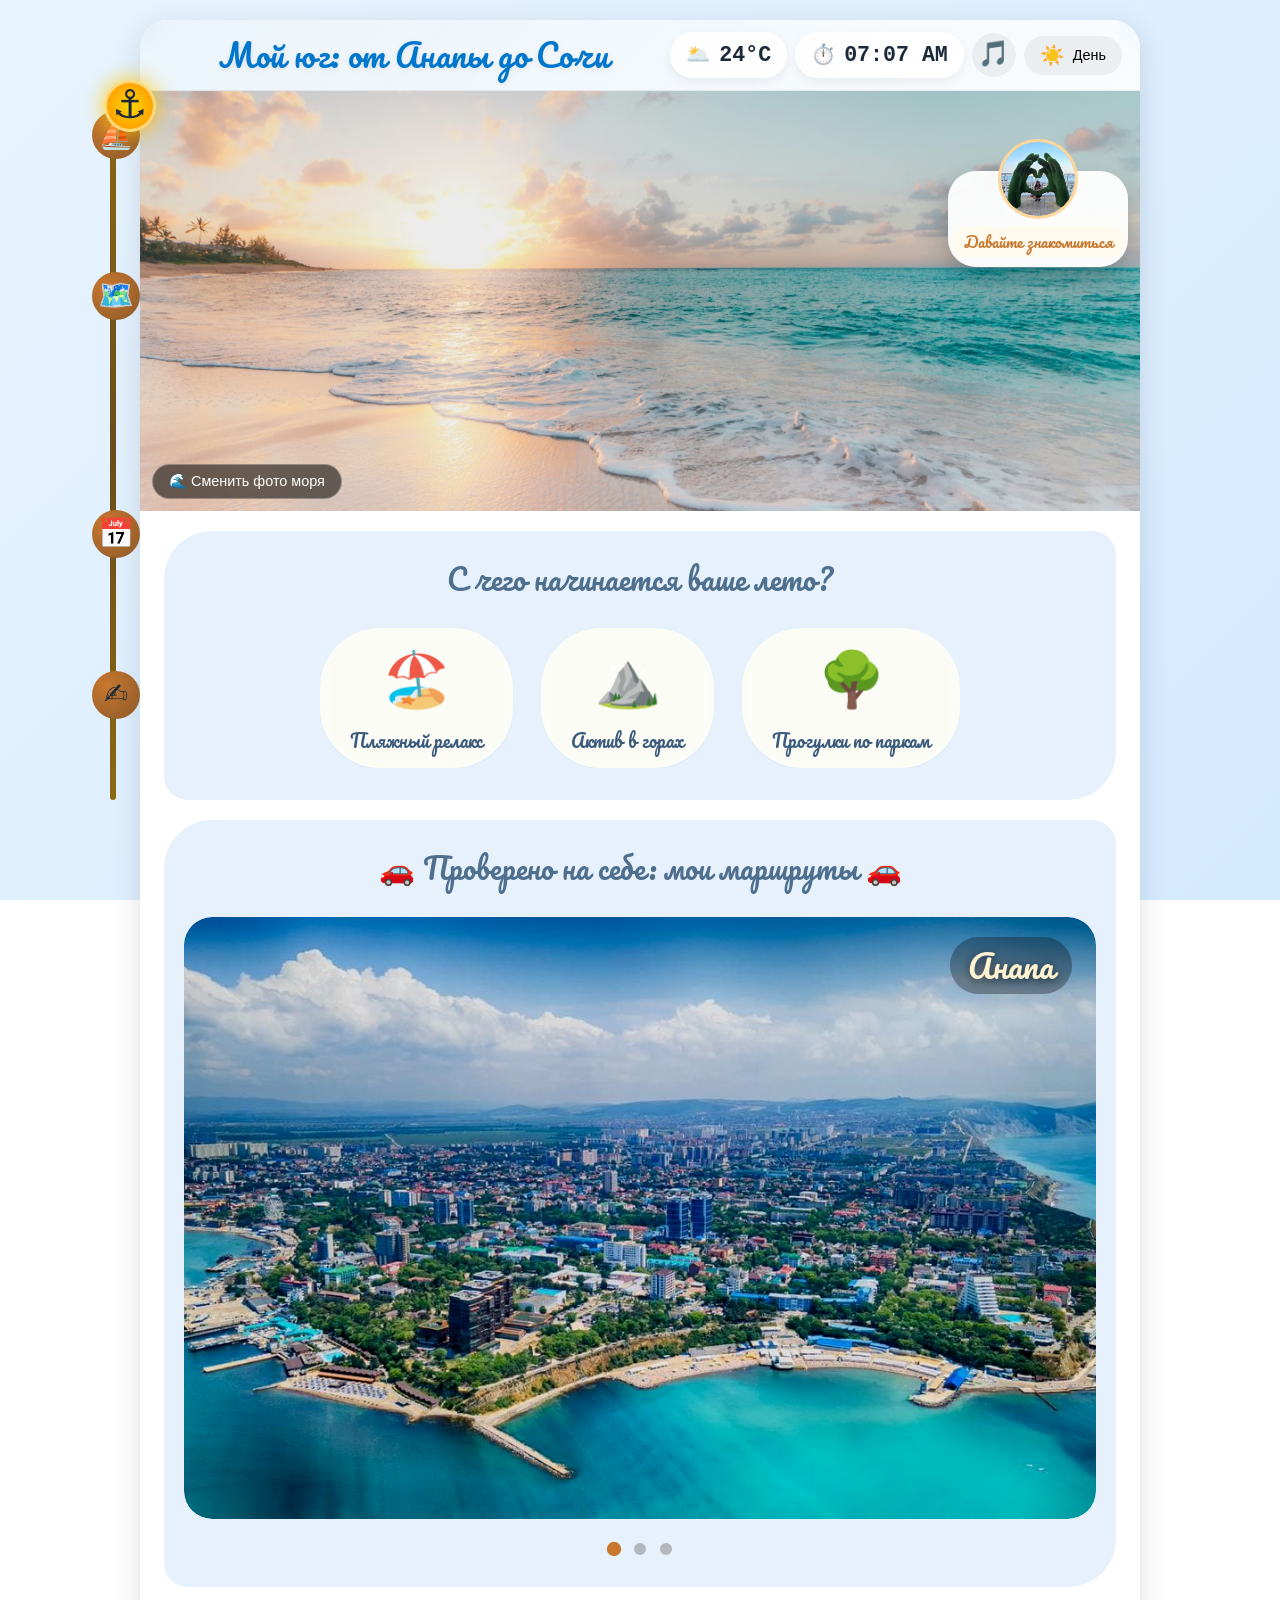
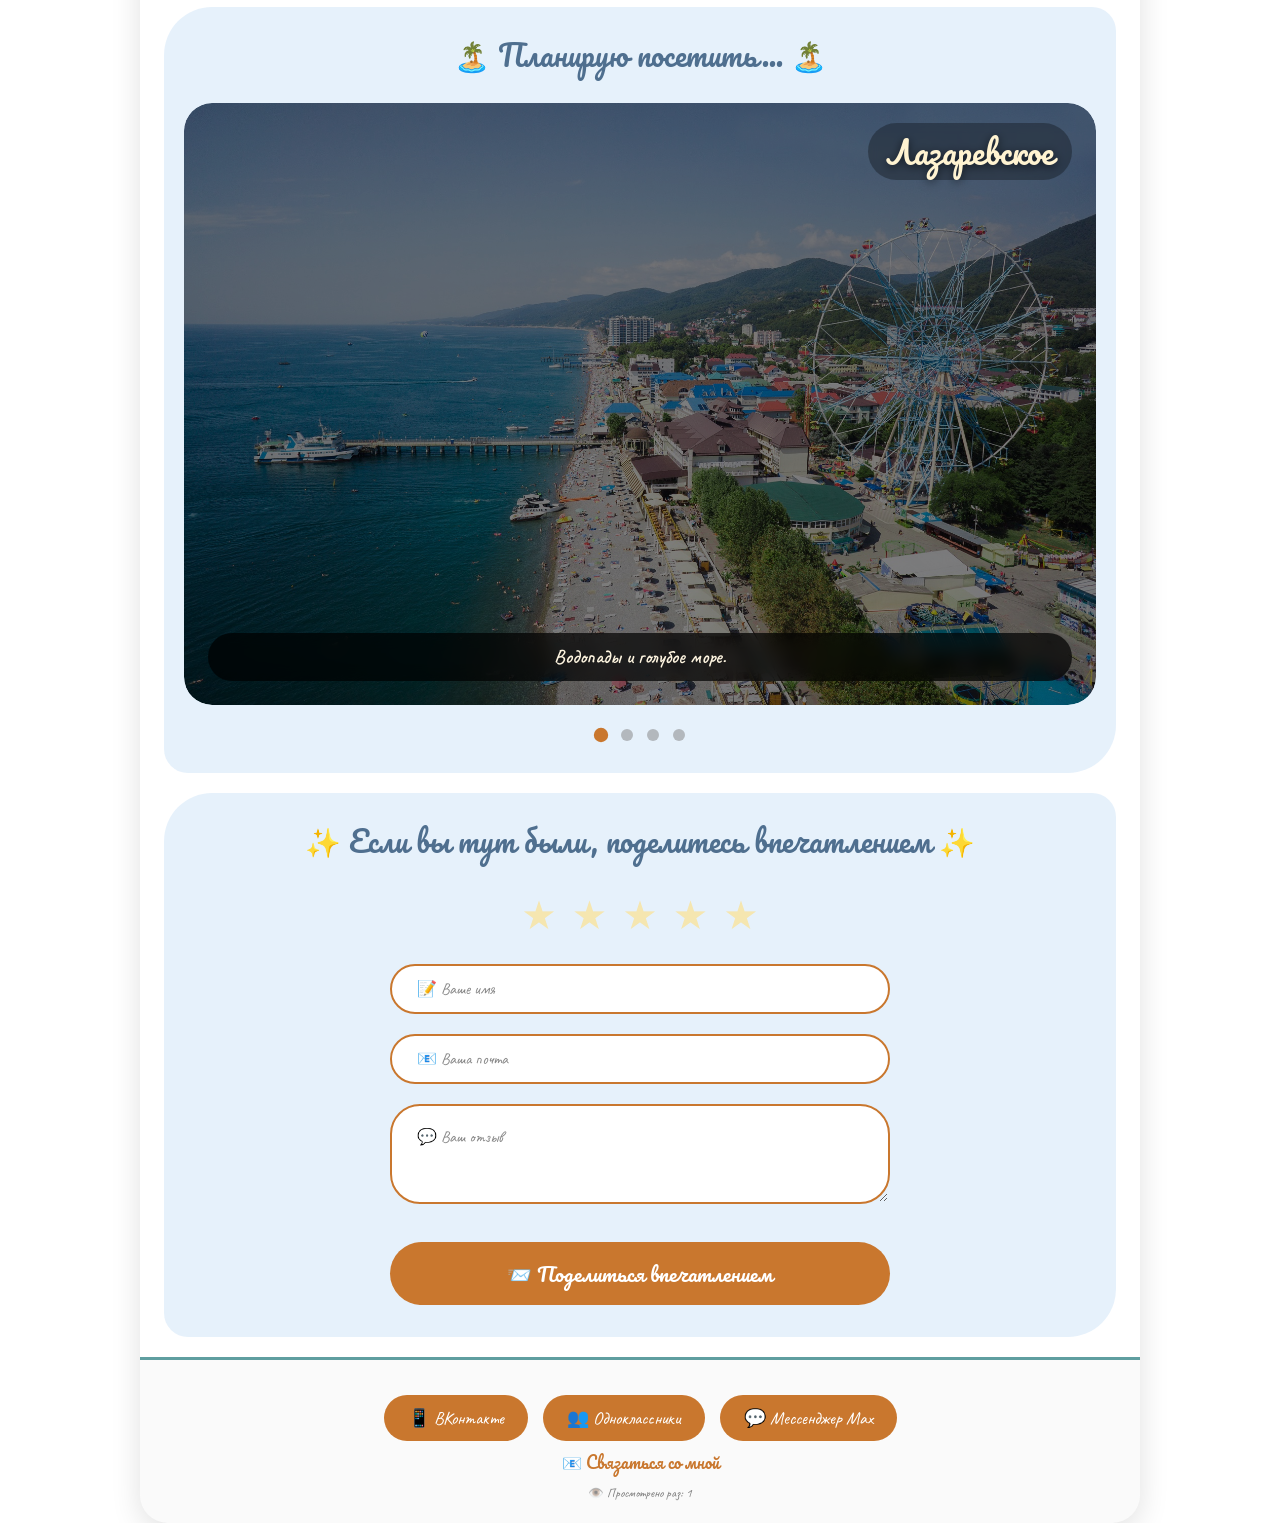
==== index.html @ ef2dfda8 "с" ====
<!DOCTYPE html>
<html lang="ru">
<head>
<meta charset="utf-8" />
<meta name="viewport" content="width=device-width, initial-scale=1.0, user-scalable=yes, viewport-fit=cover" />
<meta name="theme-color" content="#008080">
<title>Мой юг: от Анапы до Сочи</title>

<link rel="icon" href="data:image/svg+xml,<svg xmlns='http://www.w3.org/2000/svg' viewBox='0 0 100 100'><text y='.9em' font-size='90'>☀️</text></svg>">
<link rel="apple-touch-icon" href="data:image/svg+xml,<svg xmlns='http://www.w3.org/2000/svg' viewBox='0 0 100 100'><text y='.9em' font-size='90'>☀️</text></svg>">

<link href="https://fonts.googleapis.com/css2?family=Pacifico&display=swap" rel="stylesheet">
<link href="https://fonts.googleapis.com/css2?family=Caveat:wght@400;500;600;700&display=swap" rel="stylesheet">
<link rel="stylesheet" href="index.css">
</head>
<body>

<div class="container">
  <!-- ШАПКА -->
  <div class="header">
    <div class="header-left">
      <div class="mobile-menu-btn" id="mobileMenuBtn">⛵</div>
    </div>
    <div class="title">Мой юг: от Анапы до Сочи</div>
    <div class="header-right">
      <div class="stickers">
        <div class="sticker">🌥️<span id="st-weather-txt">Загрузка</span></div>
        <div class="sticker">⏱️<span id="st-time-txt">--:--</span></div>
        <div class="music-player" id="musicToggle">
          <span id="musicIcon">🎵</span>
        </div>
        <button id="theme-toggle" class="icon-btn">
          <span id="themeIcon">☀️</span>
          <span class="theme-text" id="themeText">День</span>
        </button>
      </div>
    </div>
  </div>

  <!-- МОБИЛЬНОЕ МЕНЮ -->
  <div class="mobile-menu-overlay" id="mobileMenuOverlay">
    <div class="mobile-menu-container">
      <button class="mobile-menu-close" id="mobileMenuClose">✕</button>
      <div class="mobile-menu-item" data-target="section-main">⛵ Главная</div>
      <div class="mobile-menu-item" id="mobileRoutesBtn">🗺️ Мои маршруты</div>
      <div class="mobile-menu-sub" id="mobileRoutesSub" style="display: none;">
        <a href="Anapa/Anapa.html" class="mobile-sub-link">🏖️ Анапа</a>
        <a href="Gelendzhik/Gelendzhik.html" class="mobile-sub-link">🌴 Геленджик</a>
        <a href="Sochi/Sochi.html" class="mobile-sub-link">☀️ Сочи</a>
        <a href="Sirius/Sirius.html" class="mobile-sub-link">⭐ Сириус</a>
        <a href="Roza/Roza.html" class="mobile-sub-link">⛰️ Роза-Хутор</a>
      </div>
      <div class="mobile-menu-item" data-target="section-places">📅 Планирую посетить</div>
      <div class="mobile-menu-item" data-target="section-review">✍️ Поделиться впечатлением</div>
    </div>
  </div>

  <!-- Кнопка наверх -->
  <button class="scroll-top-btn" id="scrollTopBtn">↑</button>

  <!-- ГЛАВНОЕ ФОТО -->
  <div class="photo-wrap">
    <img src="Img.Index/m.avif" alt="Море и пляж" class="photo" id="seaPhoto">
    <div class="photo-overlay"></div>
    <button class="change-bg-btn" id="changeSeaBtn">🌊 Сменить фото моря</button>
    <div class="about-float" id="about-float">
      <img src="Img.Index/i.jpg" class="about-photo" id="about-photo" alt="avatar">
      <div class="about-desc">Давайте знакомиться</div>
    </div>
  </div>

  <!-- ОПРОС -->
  <div class="survey-section" id="section-main">
    <div class="question-text">С чего начинается ваше лето?</div>
    <div class="options-row">
      <div class="option-card" data-option="пляжный релакс">
        <div class="option-emoji">🏖️</div>
        <div class="option-label">Пляжный релакс</div>
      </div>
      <div class="option-card" data-option="актив в горах">
        <div class="option-emoji">⛰️</div>
        <div class="option-label">Актив в горах</div>
      </div>
      <div class="option-card" data-option="прогулки по паркам">
        <div class="option-emoji">🌳</div>
        <div class="option-label">Прогулки по паркам</div>
      </div>
    </div>
    <div id="answerResult" class="answer-result" style="display: none;"></div>
  </div>

  <!-- КАРУСЕЛЬ МАРШРУТОВ -->
  <div class="routes-section" id="section-routes">
    <div class="routes-title">🚗 Проверено на себе: мои маршруты 🚗</div>
    <div class="carousel-container" id="routesCarousel">
      <div class="carousel-track" id="routesTrack">
        <div class="route-card" data-page="Anapa/Anapa.html">
          <div class="card-inner"><img class="route-img" src="Img.Index/anapa.jpeg" alt="Анапа"><div class="route-title-overlay">Анапа</div><div class="route-desc-overlay">Песчаные пляжи, ласковое море и семейный уют.</div></div>
        </div>
        <div class="route-card" data-page="Gelendzhik/Gelendzhik.html">
          <div class="card-inner"><img class="route-img" src="Img.Index/gelend.jpg" alt="Геленджик"><div class="route-title-overlay">Геленджик</div><div class="route-desc-overlay">Набережная, бухта и живописные горы.</div></div>
        </div>
        <div class="route-card" data-page="Sochi/Sochi.html">
          <div class="card-inner"><img class="route-img" src="Img.Index/sohi.jpg" alt="Сочи"><div class="route-title-overlay">Сочи</div><div class="route-desc-overlay">Субтропики, горы и вечное лето.</div></div>
        </div>
      </div>
    </div>
    <div class="dots" id="routesDots"></div>
  </div>

  <!-- КАРУСЕЛЬ "ПЛАНИРУЮ ПОСЕТИТЬ" -->
  <div class="places-section" id="section-places">
    <div class="places-title">🏝️ Планирую посетить... 🏝️</div>
    <div class="carousel-container" id="placesCarousel">
      <div class="carousel-track" id="placesTrack">
        <div class="place-card" data-place="lazarevskoe">
          <div class="card-inner"><img class="place-img" src="Img.Index/laz.jpg"><div class="place-title-overlay">Лазаревское</div><div class="place-desc-overlay">Водопады и голубое море.</div></div>
        </div>
        <div class="place-card" data-place="dzhugba">
          <div class="card-inner"><img class="place-img" src="Img.Index/dgub.jpg"><div class="place-title-overlay">Джугба</div><div class="place-desc-overlay">Дикие пляжи и реликтовый лес.</div></div>
        </div>
        <div class="place-card" data-place="kabardinka">
          <div class="card-inner"><img class="place-img" src="Img.Index/kabard.jpg"><div class="place-title-overlay">Кабардинка</div><div class="place-desc-overlay">Чистые пляжи, Старый парк у моря.</div></div>
        </div>
        <div class="place-card" data-place="novorossiysk">
          <div class="card-inner"><img class="place-img" src="Img.Index/novoros.jpg"><div class="place-title-overlay">Новороссийск</div><div class="place-desc-overlay">Герой-город, морской порт.</div></div>
        </div>
      </div>
    </div>
    <div class="dots" id="placesDots"></div>
  </div>

  <!-- ФОРМА ОТЗЫВА -->
  <div class="survey-section" id="section-review" style="margin-top:0; overflow:visible;">
    <div class="question-text">✨ Если вы тут были, поделитесь впечатлением ✨</div>
    <div class="star-rating" id="starRating">
      <span class="star" data-value="1">★</span>
      <span class="star" data-value="2">★</span>
      <span class="star" data-value="3">★</span>
      <span class="star" data-value="4">★</span>
      <span class="star" data-value="5">★</span>
    </div>
    <form id="reviewForm" class="review-form">
      <div class="form-field-wrapper" onclick="document.getElementById('reviewerName').focus();">
        <input type="text" id="reviewerName" name="reviewerName" autocomplete="off" placeholder=" ">
        <label>📝 Ваше имя</label>
      </div>
      <div class="form-field-wrapper" onclick="document.getElementById('reviewerEmail').focus();">
        <input type="email" id="reviewerEmail" name="reviewerEmail" autocomplete="off" placeholder=" ">
        <label>📧 Ваша почта</label>
      </div>
      <div class="form-field-wrapper" onclick="document.getElementById('reviewText').focus();">
        <textarea id="reviewText" name="reviewText" placeholder=" "></textarea>
        <label>💬 Ваш отзыв</label>
      </div>
      <button type="submit" class="submit-review-btn">📨 Поделиться впечатлением</button>
    </form>
  </div>

  <!-- ФУТЕР -->
  <div class="footer">
    <div class="share-buttons">
      <button class="share-btn" id="vkShareBtn">📱 ВКонтакте</button>
      <button class="share-btn" id="okShareBtn">👥 Одноклассники</button>
      <button class="share-btn" id="maxShareBtn">💬 Мессенджер Max</button>
    </div>
    <div><a href="javascript:void(0);" id="footerMailLink">📧 Связаться со мной</a></div>
    <div style="margin-top:10px; font-size:0.7rem;">👁️ Просмотрено раз: <span id="siteViewsCounter">0</span></div>
  </div>
</div>

<!-- ПК ЛИАНА -->
<div class="rope-container">
  <div class="rope-line"></div>
  <div class="knot-item" data-target="section-main" style="top: 5%;">⛵<div class="bubble-menu-right">⚓ Главная</div></div>
  <div class="knot-item" data-target="section-routes" style="top: 28%;">🗺️
    <div class="subknots-right">
      <div class="subknot-title">📋 Мои маршруты</div>
      <a href="Anapa/Anapa.html" class="subknot-link">🏖️ Анапа</a>
      <a href="Gelendzhik/Gelendzhik.html" class="subknot-link">🌴 Геленджик</a>
      <a href="Sochi/Sochi.html" class="subknot-link">☀️ Сочи</a>
      <a href="Sirius/Sirius.html" class="subknot-link">⭐ Сириус</a>
      <a href="Roza/Roza.html" class="subknot-link">⛰️ Роза-Хутор</a>
    </div>
  </div>
  <div class="knot-item" data-target="section-places" style="top: 62%;">📅<div class="bubble-menu-right">📅 Планирую посетить</div></div>
  <div class="knot-item" data-target="section-review" style="top: 85%;">✍️<div class="bubble-menu-right">✍️ Поделиться впечатлением</div></div>
</div>
<div class="rope-anchor" id="ropeAnchor">⚓</div>

<!-- ДОПОЛНИТЕЛЬНЫЕ ЭЛЕМЕНТЫ -->
<div class="side-panel" id="panel"><div class="checklist" id="checklist"></div></div>
<div id="toastMsg" class="toast-message"></div>
<div id="introModal" class="modal-overlay"><div class="modal-card"><img src="Img.Index/i.jpg" class="modal-photo" id="modalUserPhoto"><div class="modal-text">Давайте знакомиться!<br><br>Меня зовут Черновалова Ангелина Алексеевна, я студентка ПИ-3,6-2024-2УД. Я объединила знания интернет-технологий и свою страсть к путешествиям, чтобы создать удобный интерфейс для планирования отдыха.</div><button class="modal-close" id="closeModalBtn">Закрыть</button></div></div>

<audio id="bgMusic" src="Audio.Index/chai.mp3" loop></audio>

<script src="menu.js"></script>
<script src="index.js"></script>
</body>
</html>
---- index.css ----
/* ========== ОБНУЛЕНИЕ И БАЗОВЫЕ СТИЛИ ========== */
* {
  margin: 0;
  padding: 0;
  box-sizing: border-box;
}

.clickable, .option-card, .route-card, .about-float, .icon-btn, .change-bg-btn, .modal-close, .star, .share-btn, .knot-item, .subknot-link, button, a, .dot, .modal-card, .music-player, .mobile-menu-btn, .scroll-top-btn, .place-card {
  cursor: pointer;
  -webkit-tap-highlight-color: transparent;
  touch-action: manipulation;
}

/* ========== ПЕРЕМЕННЫЕ ========== */
:root {
  --site-width: 1000px;
  --accent: #0077cc;
  --bg-page: linear-gradient(135deg, #e8f4ff 0%, #d4eaff 100%);
  --card-bg: #ffffff;
  --text: #1a2a3a;
  --muted: rgba(0,0,0,.5);
  --rope-color: #8B6914;
  --knot-color: #c9772e;
  --bubble-bg: rgba(0,0,0,0.75);
  --header-grad-start: rgba(0,119,204,0.08);
  --header-grad-end: rgba(0,119,204,0.02);
  --modal-bg: #fffef7;
  --modal-text: #c9772e;
  --mobile-menu-bg: #0a2463;
  --mobile-menu-text: #ffffff;
}

[data-theme="dark"] {
  --accent: #7ab8e8;
  --bg-page: linear-gradient(135deg, #0a1628 0%, #0d1f3a 50%, #0b2a4a 100%);
  --card-bg: #0c1a2ecc;
  --text: #e6f0ff;
  --muted: rgba(255,255,255,.65);
  --rope-color: #c9a03d;
  --knot-color: #e8a94e;
  --bubble-bg: rgba(0,0,0,0.85);
  --header-grad-start: rgba(100,150,220,0.2);
  --header-grad-end: rgba(100,150,220,0.05);
  --modal-bg: #f5e6c8;
  --modal-text: #8B5A2B;
  --mobile-menu-bg: #0a1a3a;
  --mobile-menu-text: #cce4ff;
}

/* ========== ОСНОВНЫЕ СТИЛИ ========== */
html, body {
  height: 100%;
  margin: 0;
  background: var(--bg-page);
  font-family: 'Caveat', system-ui, Segoe UI, Roboto, Arial;
  color: var(--text);
  font-size: 18px;
  line-height: 1.4;
  background-attachment: fixed;
  scroll-behavior: smooth;
}

.container {
  max-width: var(--site-width);
  margin: 20px auto;
  background: var(--card-bg);
  border-radius: 28px;
  overflow: hidden;
  position: relative;
  box-shadow: 0 8px 30px rgba(0,0,0,.12);
}

/* ========== ШАПКА ========== */
.header {
  background: linear-gradient(135deg, var(--header-grad-start), var(--header-grad-end));
  backdrop-filter: blur(12px);
  display: flex;
  align-items: center;
  justify-content: space-between;
  padding: 12px 18px;
  z-index: 100;
  border-bottom: 1px solid rgba(0,0,0,.06);
  flex-wrap: wrap;
  gap: 10px;
}

[data-theme="dark"] .header {
  background: linear-gradient(135deg, rgba(0,20,50,0.7), rgba(0,30,60,0.5));
  border-bottom: 1px solid rgba(100,150,220,0.2);
}

.title {
  font-family: 'Pacifico', cursive;
  font-size: 1.8rem;
  font-weight: 400;
  text-align: center;
  flex: 1;
  color: var(--accent);
  letter-spacing: 0.4px;
  text-shadow: 0 2px 6px rgba(0,0,0,.08);
}

.header-left { display: flex; align-items: center; gap: 12px; }
.header-right { display: flex; gap: 12px; align-items: center; flex-wrap: wrap; }
.stickers { display: flex; gap: 8px; align-items: center; flex-wrap: wrap; }

.sticker {
  display: inline-flex;
  align-items: center;
  gap: 8px;
  padding: 8px 16px;
  border-radius: 40px;
  background: rgba(255,255,255,0.95);
  box-shadow: 0 4px 12px rgba(0,0,0,.06);
  font-size: 1.1rem;
  font-weight: bold;
  color: var(--text);
}

[data-theme="dark"] .sticker {
  background: rgba(0,20,40,0.7);
  border: 1px solid rgba(100,150,220,0.3);
  color: #eef4ff;
}

#st-time-txt, #st-weather-txt {
  font-weight: 800;
  font-size: 1.2rem;
  font-family: monospace;
}

.icon-btn {
  background: rgba(0,0,0,0.05);
  border: none;
  border-radius: 40px;
  padding: 8px 16px;
  font-size: 1.1rem;
  transition: 0.2s;
  display: flex;
  align-items: center;
  gap: 8px;
  font-weight: 500;
  min-width: 70px;
  justify-content: center;
}

.icon-btn:active { transform: scale(0.95); }

.music-player {
  display: inline-flex;
  align-items: center;
  justify-content: center;
  background: rgba(0,0,0,0.05);
  border-radius: 40px;
  width: 44px;
  height: 44px;
  font-size: 1.4rem;
  transition: 0.2s;
}

.music-player:active { transform: scale(0.95); }

.theme-text { font-size: 0.8rem; font-weight: normal; color: inherit; }

/* ========== МОБИЛЬНОЕ МЕНЮ ========== */
.mobile-menu-btn {
  display: none;
  background: rgba(0,0,0,0.4);
  backdrop-filter: blur(8px);
  border: 1px solid rgba(255,255,255,0.25);
  border-radius: 60px;
  padding: 8px 14px;
  font-size: 1.4rem;
  color: white;
  animation: menuPulse 1.5s ease-in-out infinite;
}

@keyframes menuPulse {
  0%, 100% { transform: scale(1); box-shadow: 0 0 0 0 rgba(255,255,255,0.4); }
  50% { transform: scale(1.05); box-shadow: 0 0 0 6px rgba(255,255,255,0.2); }
}

.mobile-menu-btn:active { transform: scale(0.95); animation: none; }

.mobile-menu-overlay {
  position: fixed;
  top: 0;
  left: 0;
  width: 100%;
  height: 100%;
  background: rgba(0,0,0,0.92);
  backdrop-filter: blur(12px);
  z-index: 20000;
  visibility: hidden;
  opacity: 0;
  transition: 0.25s ease;
}

.mobile-menu-overlay.active { visibility: visible; opacity: 1; }

.mobile-menu-container {
  position: absolute;
  top: 0;
  left: 0;
  width: 75%;
  max-width: 300px;
  height: 100%;
  background: var(--mobile-menu-bg);
  padding: 80px 20px 30px;
  display: flex;
  flex-direction: column;
  gap: 5px;
  transform: translateX(-100%);
  transition: transform 0.25s ease-out;
  overflow-y: auto;
}

.mobile-menu-overlay.active .mobile-menu-container { transform: translateX(0); }

.mobile-menu-close {
  position: absolute;
  top: 15px;
  right: 15px;
  background: rgba(255,255,255,0.15);
  border: none;
  border-radius: 50%;
  width: 40px;
  height: 40px;
  font-size: 1.6rem;
  color: white;
  cursor: pointer;
}

.mobile-menu-item {
  display: flex;
  align-items: center;
  gap: 15px;
  padding: 14px 16px;
  border-radius: 28px;
  color: var(--mobile-menu-text);
  font-family: 'Caveat', cursive;
  font-size: 1.3rem;
  font-weight: 600;
  background: rgba(255,255,255,0.05);
  margin-bottom: 8px;
}

.mobile-menu-sub {
  padding-left: 45px;
  display: flex;
  flex-direction: column;
  gap: 5px;
  margin-bottom: 12px;
}

.mobile-sub-link {
  display: flex;
  align-items: center;
  gap: 12px;
  padding: 10px 16px;
  border-radius: 24px;
  color: var(--mobile-menu-text);
  font-family: 'Caveat', cursive;
  font-size: 1.1rem;
  text-decoration: none;
  background: rgba(0,0,0,0.4);
}

@media (min-width: 769px) {
  .rope-container { display: block; }
  .rope-anchor { display: flex; }
  .mobile-menu-btn { display: none; }
  .mobile-menu-overlay { display: none; }
}

@media (max-width: 768px) {
  .rope-container { display: none !important; }
  .rope-anchor { display: none !important; }
  .mobile-menu-btn { display: flex; }
}

/* ========== КНОПКА НАВЕРХ ========== */
.scroll-top-btn {
  position: fixed;
  bottom: 20px;
  right: 20px;
  width: 50px;
  height: 50px;
  background: var(--accent);
  border-radius: 50%;
  display: none;
  align-items: center;
  justify-content: center;
  font-size: 1.8rem;
  color: white;
  box-shadow: 0 4px 15px rgba(0,0,0,0.3);
  z-index: 9999;
  border: none;
  opacity: 0;
  transform: scale(0.8);
}

.scroll-top-btn.show { display: flex; opacity: 1; transform: scale(1); }
.scroll-top-btn:active { transform: scale(0.9); }

/* ========== ЯКОРЬ ========== */
.rope-anchor {
  position: fixed;
  left: calc(50% - var(--site-width)/2 - 36px);
  width: 52px;
  height: 52px;
  background: radial-gradient(circle, #ffd700, #ff8c00);
  border-radius: 50%;
  display: flex;
  align-items: center;
  justify-content: center;
  font-size: 2.2rem;
  z-index: 1005;
  pointer-events: none;
  box-shadow: 0 0 22px rgba(255,200,0,0.9);
  border: 3px solid rgba(255,255,200,0.6);
  transition: top 0.55s cubic-bezier(0.2, 0.9, 0.4, 1.2);
}

@media (max-width: 1060px) {
  .rope-anchor { left: 2px; width: 44px; height: 44px; font-size: 1.8rem; }
}

/* ========== ГЛАВНОЕ ФОТО ========== */
.photo { width: 100%; height: 420px; object-fit: cover; display: block; position: relative; }
.photo-wrap { position: relative; }

.photo-overlay {
  position: absolute;
  left: 0;
  top: 0;
  width: 100%;
  height: 100%;
  display: flex;
  align-items: flex-start;
  justify-content: flex-end;
  padding: 18px;
  pointer-events: none;
}

.change-bg-btn {
  position: absolute;
  bottom: 12px;
  left: 12px;
  background: rgba(0,0,0,0.55);
  backdrop-filter: blur(12px);
  color: white;
  border: 1px solid rgba(255,255,255,0.3);
  border-radius: 40px;
  padding: 8px 16px;
  font-size: 0.8rem;
  z-index: 20;
}

.about-float {
  position: absolute;
  right: 12px;
  top: 80px;
  width: 180px;
  background: rgba(255,255,255,0.94);
  border-radius: 28px;
  padding: 12px 10px 10px;
  box-shadow: 0 12px 24px rgba(0,0,0,.2);
  display: flex;
  flex-direction: column;
  align-items: center;
  z-index: 15;
  backdrop-filter: blur(4px);
}

.about-photo {
  width: 80px;
  height: 80px;
  border-radius: 50%;
  object-fit: cover;
  border: 3px solid rgba(255,215,150,0.98);
  margin-top: -44px;
  margin-bottom: 8px;
}

.about-desc {
  font-family: 'Pacifico', cursive;
  font-size: 0.85rem;
  color: #c9772e;
  background: rgba(255,250,235,0.8);
  padding: 4px 12px;
  border-radius: 40px;
  white-space: nowrap;
}

/* ========== ЛИАНА ========== */
.rope-container {
  position: fixed;
  left: calc(50% - var(--site-width)/2 - 30px);
  top: 100px;
  bottom: 100px;
  width: 6px;
  z-index: 1000;
  pointer-events: none;
}

@media (max-width: 1060px) { .rope-container { left: 8px; } }

.rope-line {
  position: absolute;
  left: 0;
  top: 0;
  width: 100%;
  height: 100%;
  background: linear-gradient(180deg, var(--rope-color) 0%, #6b4c1a 50%, var(--rope-color) 100%);
  border-radius: 4px;
}

.knot-item {
  position: absolute;
  left: -18px;
  width: 48px;
  height: 48px;
  background: radial-gradient(circle at 30% 30%, var(--knot-color), #8B5A2B);
  border-radius: 50%;
  transform: translateY(-50%);
  pointer-events: auto;
  display: flex;
  align-items: center;
  justify-content: center;
  font-size: 1.6rem;
}

.bubble-menu-right {
  position: absolute;
  left: 54px;
  top: 50%;
  transform: translateY(-50%);
  background: var(--bubble-bg);
  backdrop-filter: blur(12px);
  border-radius: 30px;
  padding: 6px 20px;
  white-space: nowrap;
  font-family: 'Caveat', cursive;
  color: #ffefcf;
  pointer-events: none;
  opacity: 0;
  transition: 0.2s;
}

.knot-item:hover .bubble-menu-right { opacity: 1; }

.subknots-right {
  position: absolute;
  left: 54px;
  top: 50%;
  transform: translateY(-50%);
  display: flex;
  flex-direction: column;
  gap: 6px;
  opacity: 0;
  visibility: hidden;
  transition: opacity 0.2s, visibility 0.2s;
}

.knot-item:hover .subknots-right { opacity: 1; visibility: visible; }

.subknots-right .subknot-title {
  display: flex;
  align-items: center;
  gap: 10px;
  font-family: 'Caveat', cursive;
  font-size: 1rem;
  font-weight: 600;
  color: #ffefcf;
  padding: 8px 18px;
  margin-bottom: 8px;
  background: rgba(0,0,0,0.6);
  backdrop-filter: blur(10px);
  border-radius: 40px;
  pointer-events: none;
}

.subknot-link {
  display: flex;
  align-items: center;
  gap: 8px;
  font-family: 'Caveat', cursive;
  font-size: 1rem;
  color: #ffefcf;
  text-decoration: none;
  padding: 6px 14px;
  border-radius: 20px;
  background: rgba(0,0,0,0.4);
}

/* ========== СЕКЦИИ ========== */
.survey-section, .routes-section, .places-section {
  margin: 20px 24px;
  padding: 28px 20px 32px 20px;
  background: rgba(200,225,245,0.45);
  backdrop-filter: blur(2px);
  border-radius: 48px 24px 48px 24px;
  text-align: center;
}

[data-theme="dark"] .survey-section,
[data-theme="dark"] .routes-section,
[data-theme="dark"] .places-section {
  background: rgba(20,35,55,0.6);
}

.question-text, .routes-title, .places-title {
  font-family: 'Pacifico', cursive;
  font-size: 1.6rem;
  color: #4f6f8f;
  margin-bottom: 28px;
  text-align: center;
}

/* ========== ОПЦИИ ОПРОСА ========== */
.options-row { display: flex; flex-wrap: wrap; justify-content: center; gap: 28px; }

.option-card {
  background: rgba(255,255,245,0.9);
  backdrop-filter: blur(4px);
  border-radius: 60px;
  padding: 15px 30px;
  display: flex;
  flex-direction: column;
  align-items: center;
  gap: 10px;
  min-width: 140px;
  transition: all 0.2s;
  cursor: pointer;
}

.option-card:active {
  transform: scale(0.95);
  background: #d4a373;
}

.option-emoji { font-size: 3rem; }
.option-label { font-family: 'Pacifico', cursive; font-size: 1rem; color: #3c5a7d; }

.answer-result {
  margin-top: 20px;
  padding: 15px 20px;
  background: rgba(0,119,204,0.1);
  border-radius: 60px;
  font-family: 'Caveat', cursive;
  font-size: 1.2rem;
  font-weight: 600;
  color: var(--accent);
  text-align: center;
}

/* ========== КАРУСЕЛИ ========== */
.carousel-container { overflow: hidden; border-radius: 28px; touch-action: pan-y pinch-zoom; }
.carousel-track { display: flex; transition: transform 0.5s ease-in-out; }

.route-card, .place-card {
  flex: 0 0 100%;
  position: relative;
  border-radius: 28px;
  overflow: hidden;
  cursor: pointer;
  min-height: 200px;
}

.route-card .card-inner, .place-card .card-inner {
  position: relative;
  width: 100%;
  padding-bottom: 66%;
  overflow: hidden;
  min-height: 200px;
}

.route-img, .place-img {
  position: absolute;
  top: 0;
  left: 0;
  width: 100%;
  height: 100%;
  object-fit: cover;
}

.route-img {
  filter: brightness(0.9) contrast(1.05);
}

.place-img {
  filter: brightness(0.5) !important;
  transition: filter 0.3s;
}

.place-card:active .place-img {
  filter: brightness(0.65) !important;
}

.route-title-overlay, .place-title-overlay {
  position: absolute;
  top: 20px;
  right: 24px;
  font-family: 'Pacifico', cursive;
  font-size: 1.8rem;
  color: #fff3d1;
  text-shadow: 0 2px 10px rgba(0,0,0,0.6);
  z-index: 5;
  background: rgba(0,0,0,0.3);
  padding: 6px 18px;
  border-radius: 60px;
  backdrop-filter: blur(4px);
}

.route-desc-overlay, .place-desc-overlay {
  position: absolute;
  bottom: 24px;
  left: 24px;
  right: 24px;
  font-family: 'Caveat', cursive;
  font-size: 1.1rem;
  font-weight: 600;
  color: #fef5e0;
  background: rgba(0,0,0,0.7);
  padding: 10px 16px;
  border-radius: 28px;
  backdrop-filter: blur(8px);
  text-align: center;
}

.route-desc-overlay { opacity: 0; transform: translateY(20px); transition: opacity 0.3s, transform 0.3s; }
.route-card:hover .route-desc-overlay { opacity: 1; transform: translateY(0); }
.place-desc-overlay { opacity: 1; }

.dots { display: flex; justify-content: center; gap: 14px; margin-top: 24px; }
.dot {
  width: 12px;
  height: 12px;
  background: rgba(128,128,128,0.5);
  border-radius: 50%;
  transition: 0.2s;
}
.dot.active { background: #c9772e; transform: scale(1.2); }

/* ========== ФОРМА ОТЗЫВА ========== */
.review-form { max-width: 500px; margin: 20px auto 0; display: flex; flex-direction: column; gap: 20px; }

.form-field-wrapper {
  position: relative;
  width: 100%;
  cursor: pointer;
  touch-action: manipulation;
}

.form-field-wrapper input,
.form-field-wrapper textarea {
  width: 100%;
  padding: 18px 20px 8px 20px;
  font-size: 16px;
  border-radius: 60px !important;
  border: 2px solid #c9772e;
  background: white;
  color: #1a2a3a;
  font-family: 'Caveat', cursive;
  outline: none;
  transition: all 0.2s ease;
  box-sizing: border-box;
}

.form-field-wrapper textarea {
  border-radius: 30px !important;
  resize: vertical;
  min-height: 100px;
  padding-top: 22px;
}

.form-field-wrapper label {
  position: absolute;
  left: 22px;
  top: 50%;
  transform: translateY(-50%);
  font-family: 'Caveat', cursive;
  font-size: 16px;
  color: #888;
  pointer-events: none;
  transition: 0.2s ease all;
  background: transparent;
  padding: 0 5px;
}

.form-field-wrapper textarea ~ label {
  top: 22px;
  transform: none;
}

.form-field-wrapper input:focus ~ label,
.form-field-wrapper input:not(:placeholder-shown) ~ label,
.form-field-wrapper textarea:focus ~ label,
.form-field-wrapper textarea:not(:placeholder-shown) ~ label {
  top: 5px;
  transform: translateY(0);
  font-size: 11px;
  color: #c9772e;
  background: white;
  padding: 0 5px;
  border-radius: 20px;
}

.submit-review-btn {
  background: #c9772e;
  border: none;
  border-radius: 60px;
  padding: 14px 28px;
  font-family: 'Pacifico', cursive;
  font-size: 1.1rem;
  color: white;
  cursor: pointer;
  transition: 0.2s;
  margin-top: 10px;
}
.submit-review-btn:active { transform: scale(0.97); }

/* ========== ЗВЁЗДЫ ========== */
.star-rating { display: flex; justify-content: center; gap: 15px; margin: 20px 0; }
.star {
  font-size: 2.2rem;
  color: #f5e6b0;
  transition: color 0.2s;
  cursor: pointer;
}
.star.active, .star:hover { color: #ffc107; }

/* ========== ФУТЕР ========== */
.footer {
  text-align: center;
  padding: 20px;
  font-size: 0.9rem;
  border-top: 3px solid #5f9ea0;
  color: var(--muted);
  background: rgba(0,0,0,0.02);
}

.share-buttons {
  display: flex;
  justify-content: center;
  gap: 15px;
  margin: 15px 0 10px;
  flex-wrap: wrap;
}

.share-btn {
  background: #c9772e;
  color: white;
  border: none;
  border-radius: 40px;
  padding: 12px 24px;
  font-family: 'Caveat', cursive;
  font-size: 1rem;
  cursor: pointer;
  transition: 0.2s;
  min-width: 110px;
}
.share-btn:active { transform: scale(0.96); background: #b86520; }

.footer a { color: #c9772e; text-decoration: none; font-family: 'Pacifico', cursive; cursor: pointer; }

/* ========== МОДАЛЬНОЕ ОКНО ========== */
.modal-overlay {
  position: fixed;
  top: 0;
  left: 0;
  width: 100%;
  height: 100%;
  background: rgba(0,0,0,0.65);
  backdrop-filter: blur(8px);
  display: flex;
  align-items: center;
  justify-content: center;
  z-index: 10000;
  visibility: hidden;
  opacity: 0;
  transition: 0.2s;
}
.modal-overlay.active { visibility: visible; opacity: 1; }
.modal-card {
  max-width: 500px;
  width: 88%;
  background: var(--modal-bg);
  border-radius: 56px 32px 56px 32px;
  padding: 36px 28px;
  text-align: center;
  box-shadow: 0 25px 50px rgba(0,0,0,0.3);
  border: 2px solid #ffd796;
}
.modal-photo {
  width: 120px;
  height: 120px;
  border-radius: 50%;
  object-fit: cover;
  border: 4px solid #ffd796;
  margin-bottom: 20px;
}
.modal-text {
  font-family: 'Caveat', cursive;
  font-size: 1.2rem;
  line-height: 1.5;
  color: var(--modal-text);
  margin-bottom: 28px;
  background: rgba(255,250,235,0.5);
  padding: 16px;
  border-radius: 32px;
}
.modal-close {
  background: #c9772e;
  border: none;
  border-radius: 40px;
  padding: 10px 28px;
  font-family: 'Pacifico', cursive;
  font-size: 1rem;
  color: white;
  cursor: pointer;
}

/* ========== TOAST ========== */
.toast-message {
  position: fixed;
  bottom: 30px;
  left: 50%;
  transform: translateX(-50%) scale(0.9);
  background: rgba(0,0,0,0.8);
  backdrop-filter: blur(20px);
  color: #ffefcf;
  font-family: 'Pacifico', cursive;
  padding: 12px 28px;
  border-radius: 60px;
  z-index: 20000;
  opacity: 0;
  transition: 0.2s;
  white-space: nowrap;
}
.toast-message.show { opacity: 1; transform: translateX(-50%) scale(1); }

/* ========== АДАПТАЦИЯ ========== */
@media (max-width: 700px) {
  .container { margin: 10px; border-radius: 20px; width: auto; }
  .title { font-size: 1.2rem; }
  .header { padding: 8px 12px; }
  .sticker { padding: 5px 10px; font-size: 0.8rem; }
  .icon-btn { min-width: 65px; padding: 5px 10px; font-size: 0.9rem; }
  .question-text, .routes-title, .places-title { font-size: 1.2rem; }
  .option-card { min-width: 110px; padding: 10px 16px; }
  .survey-section, .routes-section, .places-section { margin: 12px 16px; padding: 20px 16px; }
  
  .form-field-wrapper input,
  .form-field-wrapper textarea {
    font-size: 18px !important;
    padding: 20px 20px 10px 20px !important;
    min-height: 55px !important;
  }
  .form-field-wrapper textarea { min-height: 120px !important; }
  .form-field-wrapper label { font-size: 18px; left: 25px; }
  .submit-review-btn { padding: 14px 24px; font-size: 1rem; }
  .star { font-size: 1.8rem !important; padding: 5px; }
  
  .share-btn { padding: 10px 16px; font-size: 0.85rem; min-width: 90px; }
  .share-buttons { gap: 10px; }
  
  .place-title-overlay { font-size: 1.2rem; top: 10px; right: 12px; }
  .place-desc-overlay { font-size: 0.8rem; bottom: 12px; left: 12px; right: 12px; }
}

/* ========== ТЁМНАЯ ТЕМА ========== */
[data-theme="dark"] .footer { background: rgba(0,0,0,0.5); color: #cccccc; }
[data-theme="dark"] .footer a { color: #ffcc66; }
[data-theme="dark"] .form-field-wrapper input,
[data-theme="dark"] .form-field-wrapper textarea { background: #1a2a3a; color: #e6f0ff; border-color: #7ab8e8; }
[data-theme="dark"] .form-field-wrapper input:focus ~ label,
[data-theme="dark"] .form-field-wrapper textarea:focus ~ label { background: #1a2a3a; color: #7ab8e8; }

/* ========== ДОПОЛНИТЕЛЬНЫЕ ЭЛЕМЕНТЫ ========== */
.side-panel {
  position: fixed;
  left: 20px;
  top: 110px;
  width: 260px;
  max-width: 85vw;
  background: var(--card-bg);
  border-radius: 8px;
  padding: 10px;
  box-shadow: 0 10px 34px rgba(0,0,0,.18);
  z-index: 9999;
  opacity: 0;
  transform: translateX(-8px);
  transition: 0.18s;
}
.side-panel.visible { opacity: 1; transform: translateX(0); }
.checkrow { display: flex; align-items: center; gap: 8px; padding: 6px; border-radius: 6px; }
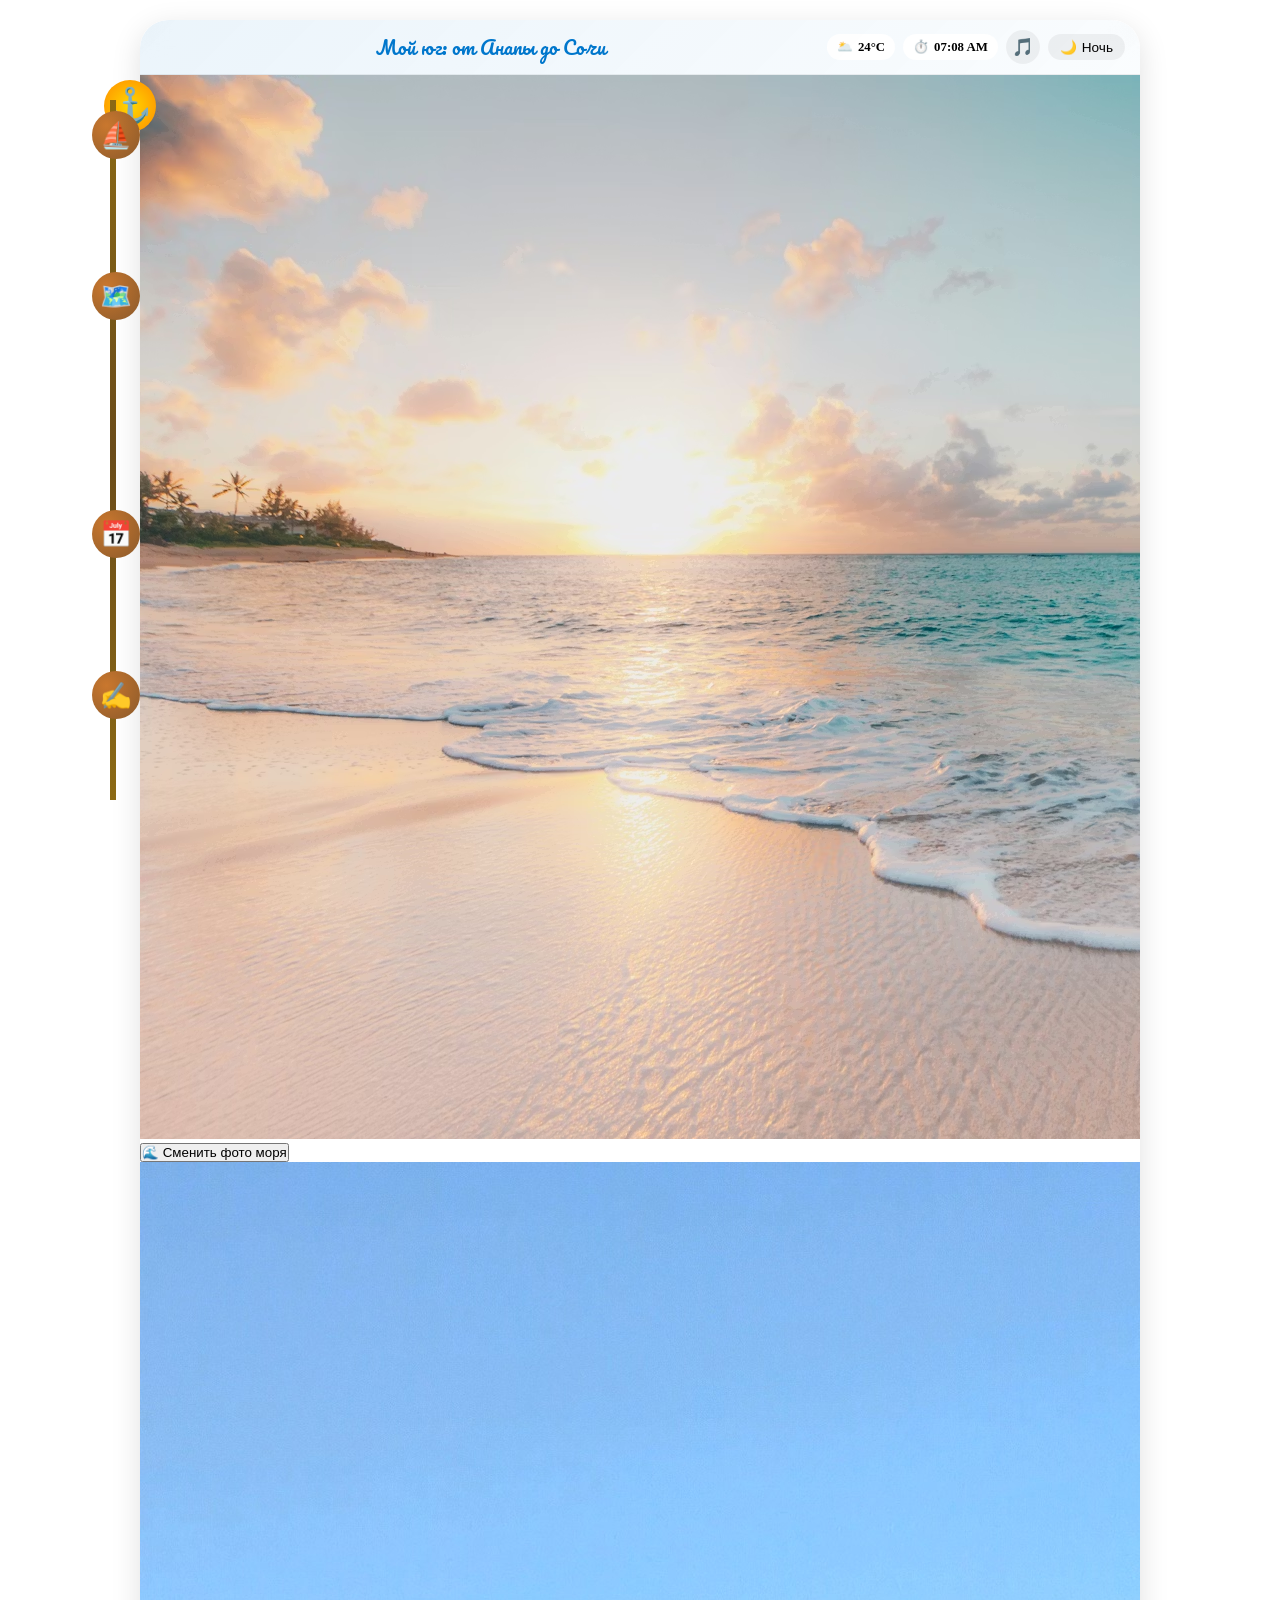
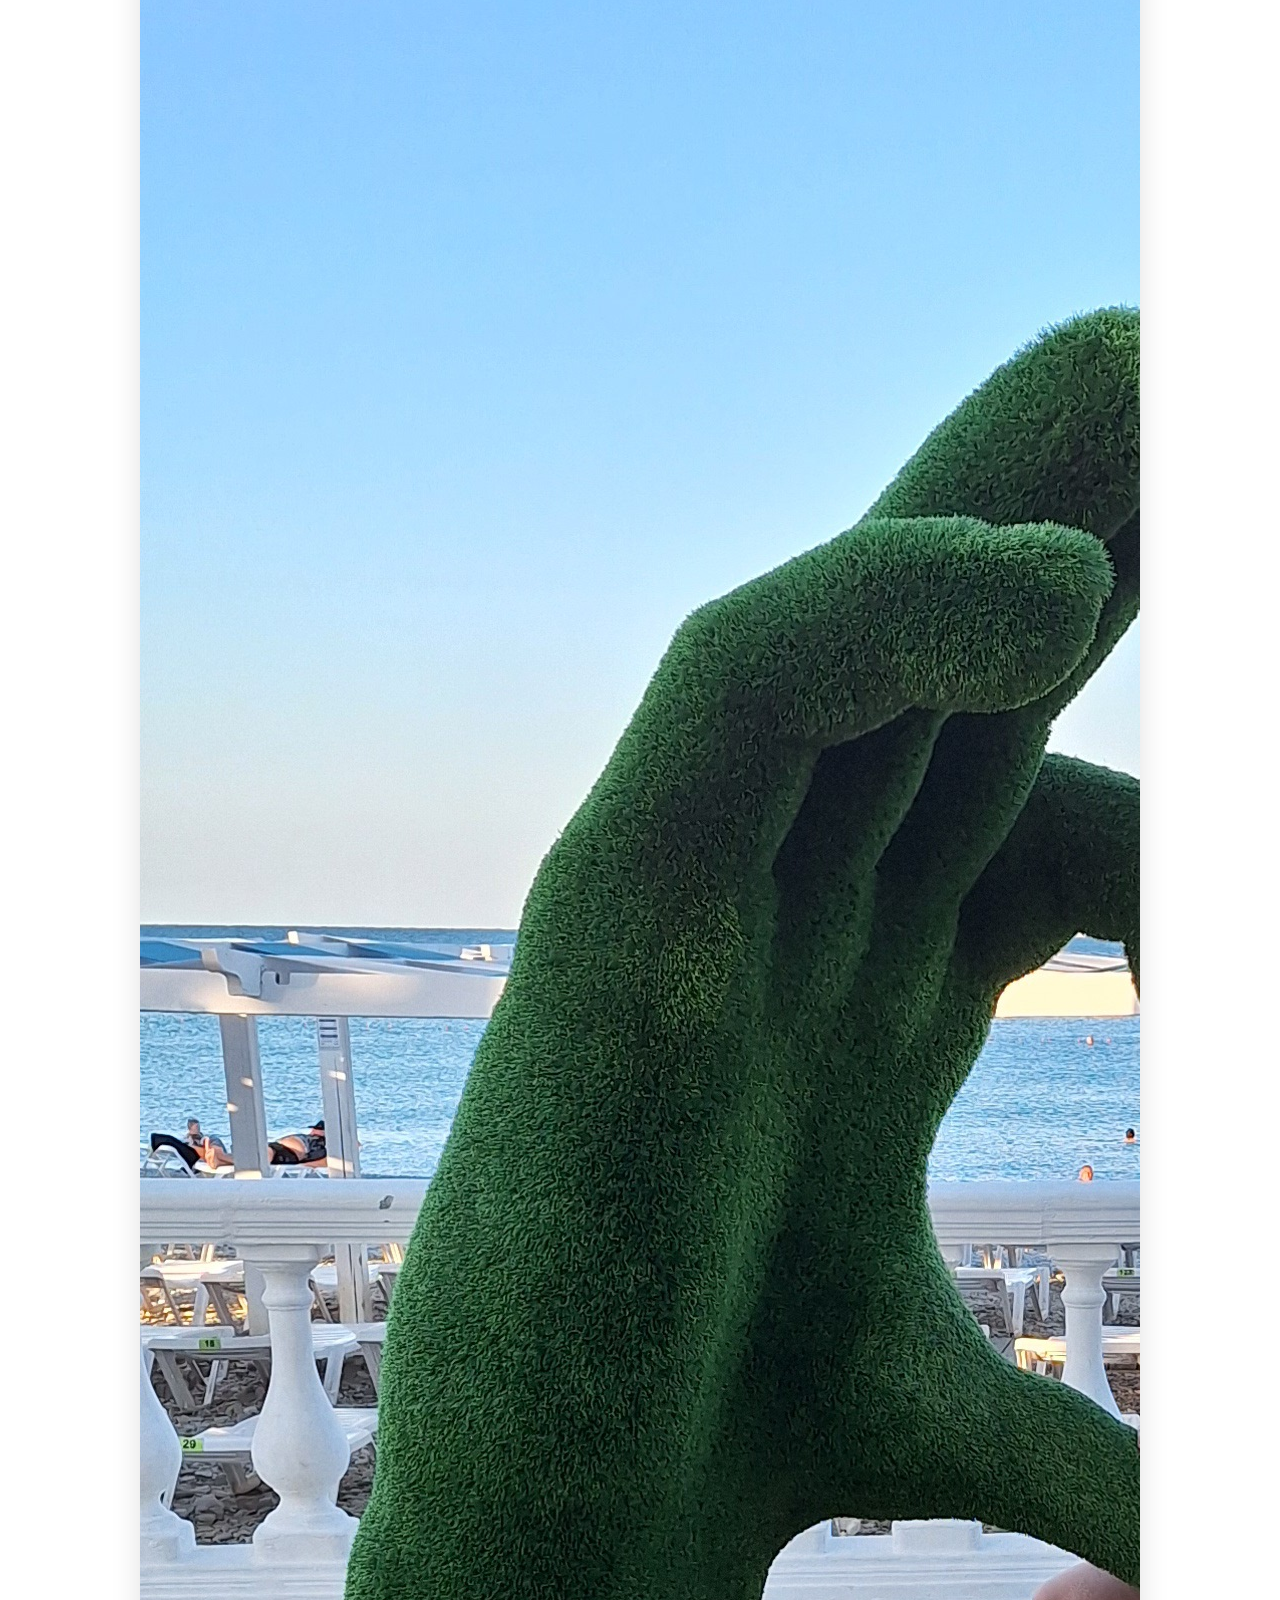
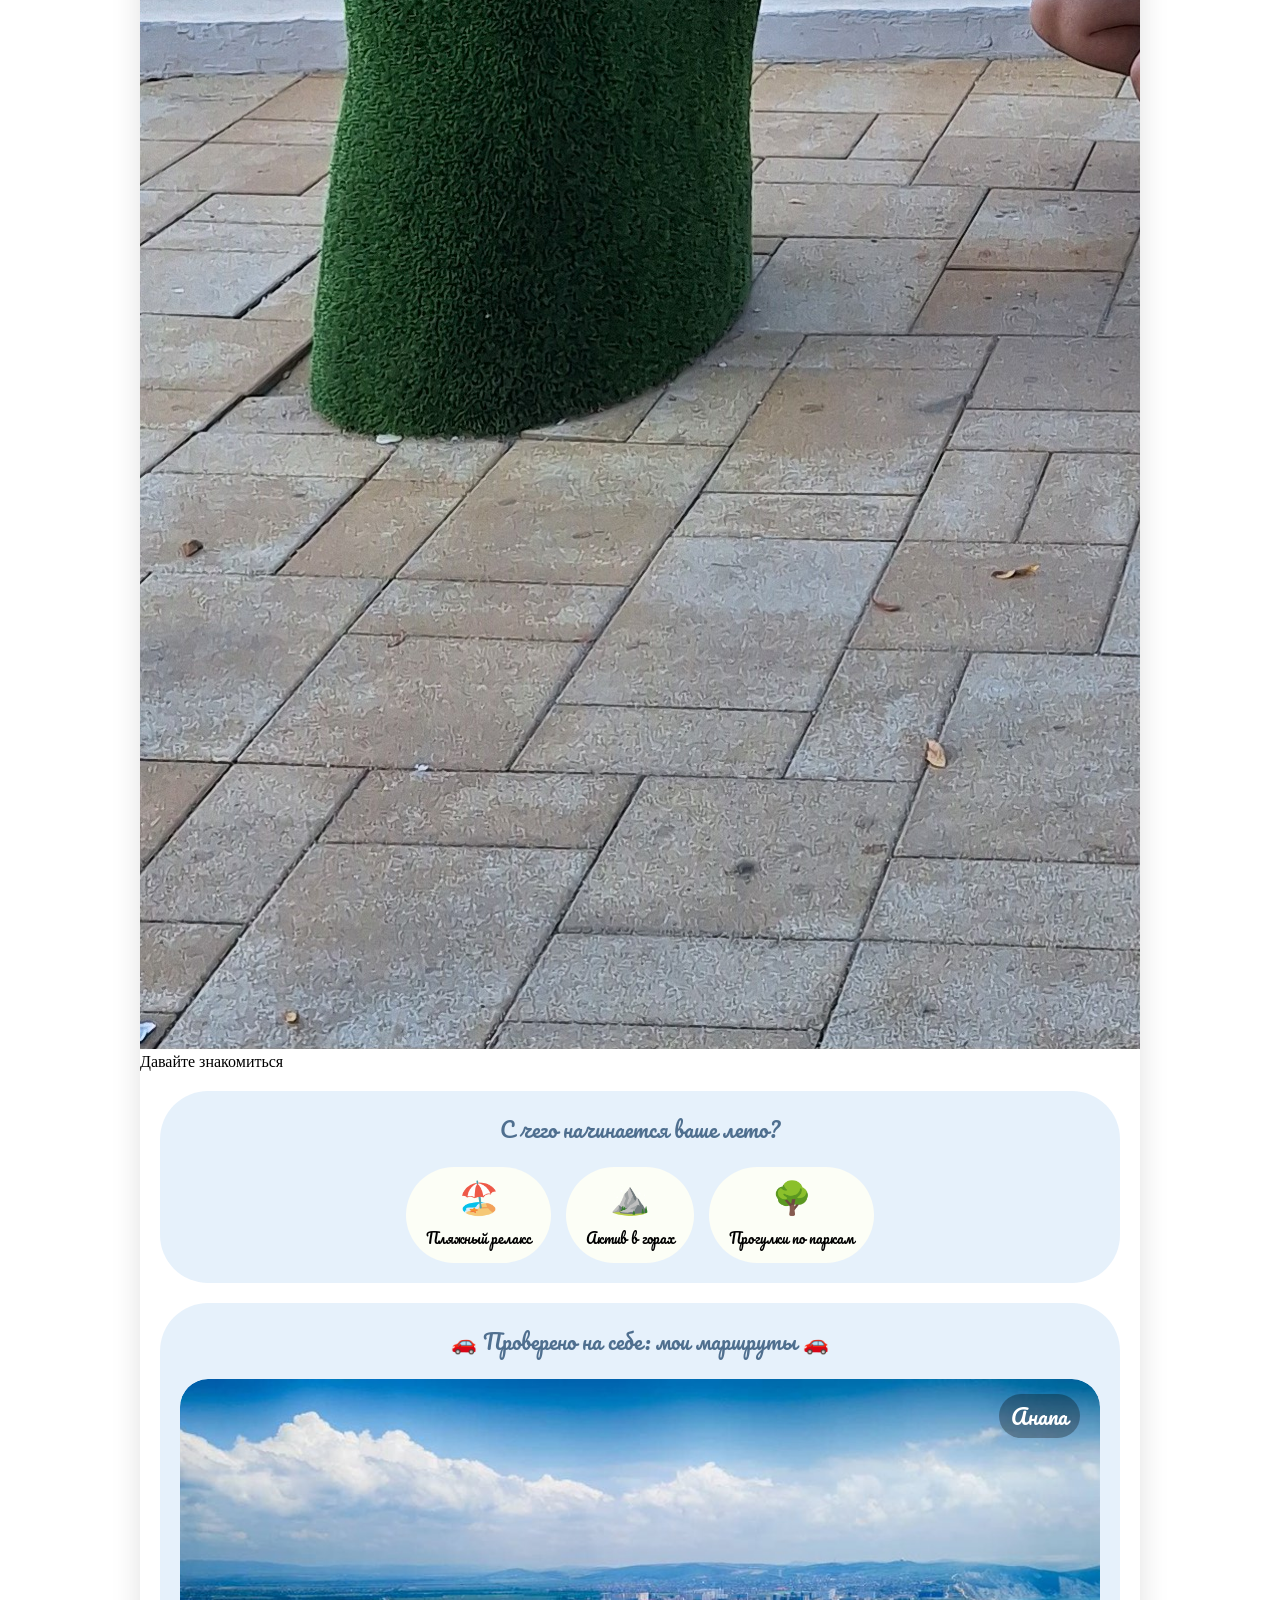
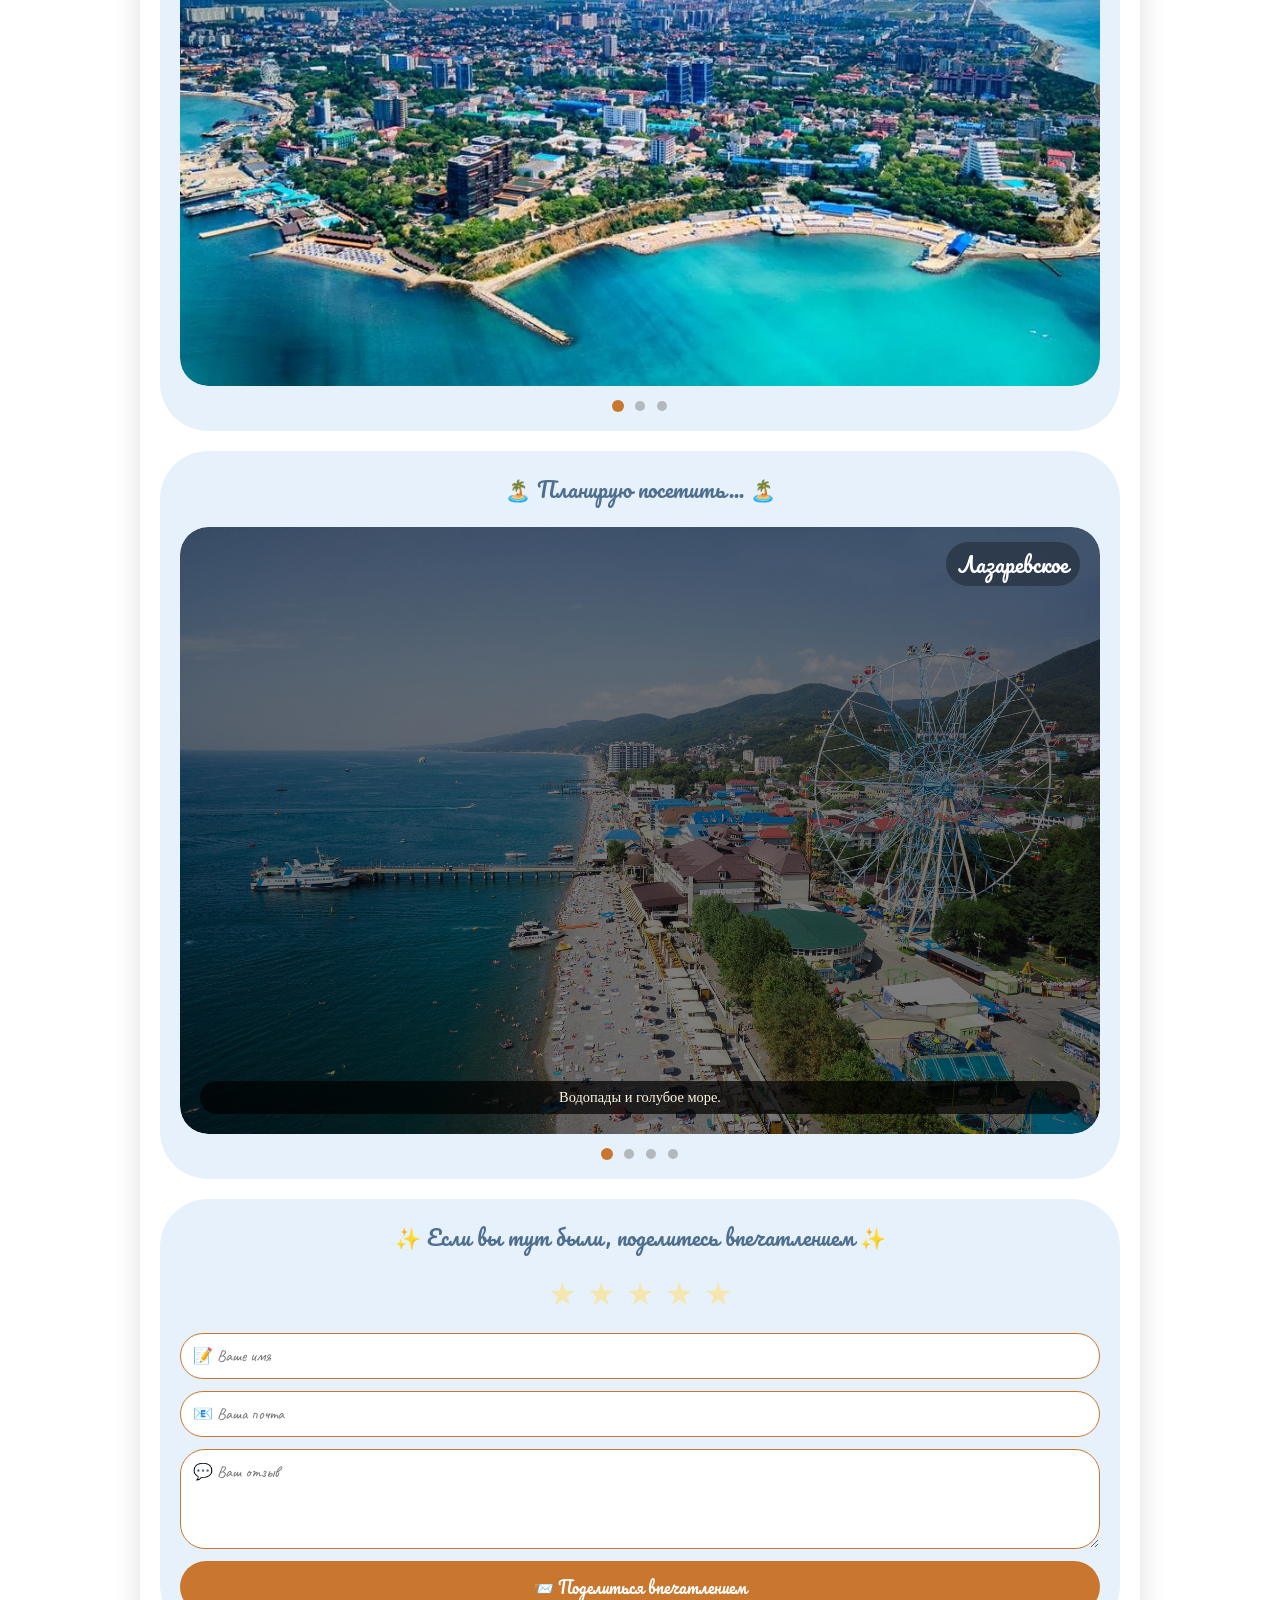
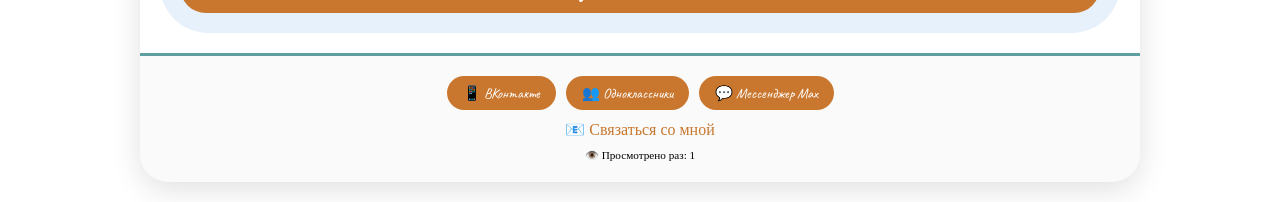
==== commit e7a686d6: "с" ====
--- a/index.html
+++ b/index.html
@@ -23,17 +23,10 @@
     </div>
     <div class="title">Мой юг: от Анапы до Сочи</div>
     <div class="header-right">
-      <div class="stickers">
-        <div class="sticker">🌥️<span id="st-weather-txt">Загрузка</span></div>
-        <div class="sticker">⏱️<span id="st-time-txt">--:--</span></div>
-        <div class="music-player" id="musicToggle">
-          <span id="musicIcon">🎵</span>
-        </div>
-        <button id="theme-toggle" class="icon-btn">
-          <span id="themeIcon">☀️</span>
-          <span class="theme-text" id="themeText">День</span>
-        </button>
-      </div>
+      <div class="sticker">🌥️<span id="st-weather-txt">Загрузка</span></div>
+      <div class="sticker">⏱️<span id="st-time-txt">--:--</span></div>
+      <div class="music-player" id="musicToggle"><span id="musicIcon">🎵</span></div>
+      <button id="theme-toggle" class="icon-btn"><span id="themeIcon">🌙</span><span class="theme-text" id="themeText">Ночь</span></button>
     </div>
   </div>
 
@@ -55,7 +48,6 @@
     </div>
   </div>
 
-  <!-- Кнопка наверх -->
   <button class="scroll-top-btn" id="scrollTopBtn">↑</button>
 
   <!-- ГЛАВНОЕ ФОТО -->
@@ -73,18 +65,9 @@
   <div class="survey-section" id="section-main">
     <div class="question-text">С чего начинается ваше лето?</div>
     <div class="options-row">
-      <div class="option-card" data-option="пляжный релакс">
-        <div class="option-emoji">🏖️</div>
-        <div class="option-label">Пляжный релакс</div>
-      </div>
-      <div class="option-card" data-option="актив в горах">
-        <div class="option-emoji">⛰️</div>
-        <div class="option-label">Актив в горах</div>
-      </div>
-      <div class="option-card" data-option="прогулки по паркам">
-        <div class="option-emoji">🌳</div>
-        <div class="option-label">Прогулки по паркам</div>
-      </div>
+      <div class="option-card" data-option="пляжный релакс"><div class="option-emoji">🏖️</div><div class="option-label">Пляжный релакс</div></div>
+      <div class="option-card" data-option="актив в горах"><div class="option-emoji">⛰️</div><div class="option-label">Актив в горах</div></div>
+      <div class="option-card" data-option="прогулки по паркам"><div class="option-emoji">🌳</div><div class="option-label">Прогулки по паркам</div></div>
     </div>
     <div id="answerResult" class="answer-result" style="display: none;"></div>
   </div>
@@ -94,65 +77,38 @@
     <div class="routes-title">🚗 Проверено на себе: мои маршруты 🚗</div>
     <div class="carousel-container" id="routesCarousel">
       <div class="carousel-track" id="routesTrack">
-        <div class="route-card" data-page="Anapa/Anapa.html">
-          <div class="card-inner"><img class="route-img" src="Img.Index/anapa.jpeg" alt="Анапа"><div class="route-title-overlay">Анапа</div><div class="route-desc-overlay">Песчаные пляжи, ласковое море и семейный уют.</div></div>
-        </div>
-        <div class="route-card" data-page="Gelendzhik/Gelendzhik.html">
-          <div class="card-inner"><img class="route-img" src="Img.Index/gelend.jpg" alt="Геленджик"><div class="route-title-overlay">Геленджик</div><div class="route-desc-overlay">Набережная, бухта и живописные горы.</div></div>
-        </div>
-        <div class="route-card" data-page="Sochi/Sochi.html">
-          <div class="card-inner"><img class="route-img" src="Img.Index/sohi.jpg" alt="Сочи"><div class="route-title-overlay">Сочи</div><div class="route-desc-overlay">Субтропики, горы и вечное лето.</div></div>
-        </div>
+        <div class="route-card" data-page="Anapa/Anapa.html"><div class="card-inner"><img class="route-img" src="Img.Index/anapa.jpeg"><div class="route-title-overlay">Анапа</div><div class="route-desc-overlay">Песчаные пляжи, ласковое море и семейный уют.</div></div></div>
+        <div class="route-card" data-page="Gelendzhik/Gelendzhik.html"><div class="card-inner"><img class="route-img" src="Img.Index/gelend.jpg"><div class="route-title-overlay">Геленджик</div><div class="route-desc-overlay">Набережная, бухта и живописные горы.</div></div></div>
+        <div class="route-card" data-page="Sochi/Sochi.html"><div class="card-inner"><img class="route-img" src="Img.Index/sohi.jpg"><div class="route-title-overlay">Сочи</div><div class="route-desc-overlay">Субтропики, горы и вечное лето.</div></div></div>
       </div>
     </div>
     <div class="dots" id="routesDots"></div>
   </div>
 
-  <!-- КАРУСЕЛЬ "ПЛАНИРУЮ ПОСЕТИТЬ" -->
+  <!-- ПЛАНИРУЮ ПОСЕТИТЬ -->
   <div class="places-section" id="section-places">
     <div class="places-title">🏝️ Планирую посетить... 🏝️</div>
     <div class="carousel-container" id="placesCarousel">
       <div class="carousel-track" id="placesTrack">
-        <div class="place-card" data-place="lazarevskoe">
-          <div class="card-inner"><img class="place-img" src="Img.Index/laz.jpg"><div class="place-title-overlay">Лазаревское</div><div class="place-desc-overlay">Водопады и голубое море.</div></div>
-        </div>
-        <div class="place-card" data-place="dzhugba">
-          <div class="card-inner"><img class="place-img" src="Img.Index/dgub.jpg"><div class="place-title-overlay">Джугба</div><div class="place-desc-overlay">Дикие пляжи и реликтовый лес.</div></div>
-        </div>
-        <div class="place-card" data-place="kabardinka">
-          <div class="card-inner"><img class="place-img" src="Img.Index/kabard.jpg"><div class="place-title-overlay">Кабардинка</div><div class="place-desc-overlay">Чистые пляжи, Старый парк у моря.</div></div>
-        </div>
-        <div class="place-card" data-place="novorossiysk">
-          <div class="card-inner"><img class="place-img" src="Img.Index/novoros.jpg"><div class="place-title-overlay">Новороссийск</div><div class="place-desc-overlay">Герой-город, морской порт.</div></div>
-        </div>
+        <div class="place-card" data-place="lazarevskoe"><div class="card-inner"><img class="place-img" src="Img.Index/laz.jpg"><div class="place-title-overlay">Лазаревское</div><div class="place-desc-overlay">Водопады и голубое море.</div></div></div>
+        <div class="place-card" data-place="dzhugba"><div class="card-inner"><img class="place-img" src="Img.Index/dgub.jpg"><div class="place-title-overlay">Джугба</div><div class="place-desc-overlay">Дикие пляжи и реликтовый лес.</div></div></div>
+        <div class="place-card" data-place="kabardinka"><div class="card-inner"><img class="place-img" src="Img.Index/kabard.jpg"><div class="place-title-overlay">Кабардинка</div><div class="place-desc-overlay">Чистые пляжи, Старый парк у моря.</div></div></div>
+        <div class="place-card" data-place="novorossiysk"><div class="card-inner"><img class="place-img" src="Img.Index/novoros.jpg"><div class="place-title-overlay">Новороссийск</div><div class="place-desc-overlay">Герой-город, морской порт.</div></div></div>
       </div>
     </div>
     <div class="dots" id="placesDots"></div>
   </div>
 
   <!-- ФОРМА ОТЗЫВА -->
-  <div class="survey-section" id="section-review" style="margin-top:0; overflow:visible;">
+  <div class="survey-section" id="section-review" style="margin-top:0">
     <div class="question-text">✨ Если вы тут были, поделитесь впечатлением ✨</div>
     <div class="star-rating" id="starRating">
-      <span class="star" data-value="1">★</span>
-      <span class="star" data-value="2">★</span>
-      <span class="star" data-value="3">★</span>
-      <span class="star" data-value="4">★</span>
-      <span class="star" data-value="5">★</span>
+      <span class="star" data-value="1">★</span><span class="star" data-value="2">★</span><span class="star" data-value="3">★</span><span class="star" data-value="4">★</span><span class="star" data-value="5">★</span>
     </div>
     <form id="reviewForm" class="review-form">
-      <div class="form-field-wrapper" onclick="document.getElementById('reviewerName').focus();">
-        <input type="text" id="reviewerName" name="reviewerName" autocomplete="off" placeholder=" ">
-        <label>📝 Ваше имя</label>
-      </div>
-      <div class="form-field-wrapper" onclick="document.getElementById('reviewerEmail').focus();">
-        <input type="email" id="reviewerEmail" name="reviewerEmail" autocomplete="off" placeholder=" ">
-        <label>📧 Ваша почта</label>
-      </div>
-      <div class="form-field-wrapper" onclick="document.getElementById('reviewText').focus();">
-        <textarea id="reviewText" name="reviewText" placeholder=" "></textarea>
-        <label>💬 Ваш отзыв</label>
-      </div>
+      <input type="text" id="reviewerName" placeholder="📝 Ваше имя" autocomplete="off">
+      <input type="email" id="reviewerEmail" placeholder="📧 Ваша почта" autocomplete="off">
+      <textarea id="reviewText" placeholder="💬 Ваш отзыв"></textarea>
       <button type="submit" class="submit-review-btn">📨 Поделиться впечатлением</button>
     </form>
   </div>
@@ -173,16 +129,7 @@
 <div class="rope-container">
   <div class="rope-line"></div>
   <div class="knot-item" data-target="section-main" style="top: 5%;">⛵<div class="bubble-menu-right">⚓ Главная</div></div>
-  <div class="knot-item" data-target="section-routes" style="top: 28%;">🗺️
-    <div class="subknots-right">
-      <div class="subknot-title">📋 Мои маршруты</div>
-      <a href="Anapa/Anapa.html" class="subknot-link">🏖️ Анапа</a>
-      <a href="Gelendzhik/Gelendzhik.html" class="subknot-link">🌴 Геленджик</a>
-      <a href="Sochi/Sochi.html" class="subknot-link">☀️ Сочи</a>
-      <a href="Sirius/Sirius.html" class="subknot-link">⭐ Сириус</a>
-      <a href="Roza/Roza.html" class="subknot-link">⛰️ Роза-Хутор</a>
-    </div>
-  </div>
+  <div class="knot-item" data-target="section-routes" style="top: 28%;">🗺️<div class="subknots-right"><div class="subknot-title">📋 Мои маршруты</div><a href="Anapa/Anapa.html" class="subknot-link">🏖️ Анапа</a><a href="Gelendzhik/Gelendzhik.html" class="subknot-link">🌴 Геленджик</a><a href="Sochi/Sochi.html" class="subknot-link">☀️ Сочи</a><a href="Sirius/Sirius.html" class="subknot-link">⭐ Сириус</a><a href="Roza/Roza.html" class="subknot-link">⛰️ Роза-Хутор</a></div></div>
   <div class="knot-item" data-target="section-places" style="top: 62%;">📅<div class="bubble-menu-right">📅 Планирую посетить</div></div>
   <div class="knot-item" data-target="section-review" style="top: 85%;">✍️<div class="bubble-menu-right">✍️ Поделиться впечатлением</div></div>
 </div>
@@ -191,7 +138,7 @@
 <!-- ДОПОЛНИТЕЛЬНЫЕ ЭЛЕМЕНТЫ -->
 <div class="side-panel" id="panel"><div class="checklist" id="checklist"></div></div>
 <div id="toastMsg" class="toast-message"></div>
-<div id="introModal" class="modal-overlay"><div class="modal-card"><img src="Img.Index/i.jpg" class="modal-photo" id="modalUserPhoto"><div class="modal-text">Давайте знакомиться!<br><br>Меня зовут Черновалова Ангелина Алексеевна, я студентка ПИ-3,6-2024-2УД. Я объединила знания интернет-технологий и свою страсть к путешествиям, чтобы создать удобный интерфейс для планирования отдыха.</div><button class="modal-close" id="closeModalBtn">Закрыть</button></div></div>
+<div id="introModal" class="modal-overlay"><div class="modal-card"><img src="Img.Index/i.jpg" class="modal-photo" id="modalUserPhoto"><div class="modal-text">Давайте знакомиться!<br><br>Меня зовут Черновалова Ангелина Алексеевна, я студентка ПИ-3,6-2024-2УД.</div><button class="modal-close" id="closeModalBtn">Закрыть</button></div></div>
 
 <audio id="bgMusic" src="Audio.Index/chai.mp3" loop></audio>
 
--- a/index.css
+++ b/index.css
@@ -1,186 +1,104 @@
-/* ========== ОБНУЛЕНИЕ И БАЗОВЫЕ СТИЛИ ========== */
 * {
   margin: 0;
   padding: 0;
   box-sizing: border-box;
 }
 
-.clickable, .option-card, .route-card, .about-float, .icon-btn, .change-bg-btn, .modal-close, .star, .share-btn, .knot-item, .subknot-link, button, a, .dot, .modal-card, .music-player, .mobile-menu-btn, .scroll-top-btn, .place-card {
-  cursor: pointer;
-  -webkit-tap-highlight-color: transparent;
-  touch-action: manipulation;
-}
-
-/* ========== ПЕРЕМЕННЫЕ ========== */
-:root {
-  --site-width: 1000px;
-  --accent: #0077cc;
-  --bg-page: linear-gradient(135deg, #e8f4ff 0%, #d4eaff 100%);
-  --card-bg: #ffffff;
-  --text: #1a2a3a;
-  --muted: rgba(0,0,0,.5);
-  --rope-color: #8B6914;
-  --knot-color: #c9772e;
-  --bubble-bg: rgba(0,0,0,0.75);
-  --header-grad-start: rgba(0,119,204,0.08);
-  --header-grad-end: rgba(0,119,204,0.02);
-  --modal-bg: #fffef7;
-  --modal-text: #c9772e;
-  --mobile-menu-bg: #0a2463;
-  --mobile-menu-text: #ffffff;
-}
-
-[data-theme="dark"] {
-  --accent: #7ab8e8;
-  --bg-page: linear-gradient(135deg, #0a1628 0%, #0d1f3a 50%, #0b2a4a 100%);
-  --card-bg: #0c1a2ecc;
-  --text: #e6f0ff;
-  --muted: rgba(255,255,255,.65);
-  --rope-color: #c9a03d;
-  --knot-color: #e8a94e;
-  --bubble-bg: rgba(0,0,0,0.85);
-  --header-grad-start: rgba(100,150,220,0.2);
-  --header-grad-end: rgba(100,150,220,0.05);
-  --modal-bg: #f5e6c8;
-  --modal-text: #8B5A2B;
-  --mobile-menu-bg: #0a1a3a;
-  --mobile-menu-text: #cce4ff;
-}
-
-/* ========== ОСНОВНЫЕ СТИЛИ ========== */
-html, body {
-  height: 100%;
-  margin: 0;
-  background: var(--bg-page);
-  font-family: 'Caveat', system-ui, Segoe UI, Roboto, Arial;
-  color: var(--text);
-  font-size: 18px;
-  line-height: 1.4;
-  background-attachment: fixed;
-  scroll-behavior: smooth;
-}
-
+/* ========== ШАПКА ========== */
+.header {
+  background: linear-gradient(135deg, rgba(0,119,204,0.08), rgba(0,119,204,0.02));
+  backdrop-filter: blur(12px);
+  display: flex;
+  align-items: center;
+  justify-content: space-between;
+  padding: 10px 15px;
+  border-bottom: 1px solid rgba(0,0,0,.06);
+  gap: 8px;
+}
+
+.title {
+  font-family: 'Pacifico', cursive;
+  font-size: 1.2rem;
+  text-align: center;
+  flex: 1;
+  color: #0077cc;
+  white-space: nowrap;
+  overflow: hidden;
+  text-overflow: ellipsis;
+}
+
+.header-left, .header-right { display: flex; align-items: center; gap: 8px; flex-shrink: 0; }
+
+.sticker {
+  background: rgba(255,255,255,0.95);
+  border-radius: 40px;
+  padding: 5px 10px;
+  font-size: 0.8rem;
+  font-weight: bold;
+  display: inline-flex;
+  align-items: center;
+  gap: 5px;
+  white-space: nowrap;
+}
+
+.icon-btn, #theme-toggle {
+  background: rgba(0,0,0,0.05);
+  border: none;
+  border-radius: 40px;
+  padding: 5px 12px;
+  font-size: 0.85rem;
+  display: flex;
+  align-items: center;
+  gap: 5px;
+  white-space: nowrap;
+}
+
+.music-player {
+  background: rgba(0,0,0,0.05);
+  border-radius: 40px;
+  width: 34px;
+  height: 34px;
+  display: flex;
+  align-items: center;
+  justify-content: center;
+  font-size: 1.1rem;
+}
+
+/* Мобильная версия */
+@media (max-width: 768px) {
+  .title { font-size: 0.9rem; }
+  .sticker { padding: 4px 8px; font-size: 0.7rem; }
+  .icon-btn, #theme-toggle { padding: 4px 8px; font-size: 0.7rem; }
+  .music-player { width: 30px; height: 30px; font-size: 1rem; }
+  .header { padding: 8px 10px; }
+}
+
+/* ========== ОСТАЛЬНЫЕ СТИЛИ ========== */
 .container {
-  max-width: var(--site-width);
+  max-width: 1000px;
+  width: 92%;
   margin: 20px auto;
-  background: var(--card-bg);
+  background: #fff;
   border-radius: 28px;
   overflow: hidden;
-  position: relative;
   box-shadow: 0 8px 30px rgba(0,0,0,.12);
 }
 
-/* ========== ШАПКА ========== */
-.header {
-  background: linear-gradient(135deg, var(--header-grad-start), var(--header-grad-end));
-  backdrop-filter: blur(12px);
-  display: flex;
-  align-items: center;
-  justify-content: space-between;
-  padding: 12px 18px;
-  z-index: 100;
-  border-bottom: 1px solid rgba(0,0,0,.06);
-  flex-wrap: wrap;
-  gap: 10px;
-}
-
-[data-theme="dark"] .header {
-  background: linear-gradient(135deg, rgba(0,20,50,0.7), rgba(0,30,60,0.5));
-  border-bottom: 1px solid rgba(100,150,220,0.2);
-}
-
-.title {
-  font-family: 'Pacifico', cursive;
-  font-size: 1.8rem;
-  font-weight: 400;
-  text-align: center;
-  flex: 1;
-  color: var(--accent);
-  letter-spacing: 0.4px;
-  text-shadow: 0 2px 6px rgba(0,0,0,.08);
-}
-
-.header-left { display: flex; align-items: center; gap: 12px; }
-.header-right { display: flex; gap: 12px; align-items: center; flex-wrap: wrap; }
-.stickers { display: flex; gap: 8px; align-items: center; flex-wrap: wrap; }
-
-.sticker {
-  display: inline-flex;
-  align-items: center;
-  gap: 8px;
-  padding: 8px 16px;
-  border-radius: 40px;
-  background: rgba(255,255,255,0.95);
-  box-shadow: 0 4px 12px rgba(0,0,0,.06);
-  font-size: 1.1rem;
-  font-weight: bold;
-  color: var(--text);
-}
-
-[data-theme="dark"] .sticker {
-  background: rgba(0,20,40,0.7);
-  border: 1px solid rgba(100,150,220,0.3);
-  color: #eef4ff;
-}
-
-#st-time-txt, #st-weather-txt {
-  font-weight: 800;
-  font-size: 1.2rem;
-  font-family: monospace;
-}
-
-.icon-btn {
-  background: rgba(0,0,0,0.05);
-  border: none;
-  border-radius: 40px;
-  padding: 8px 16px;
-  font-size: 1.1rem;
-  transition: 0.2s;
-  display: flex;
-  align-items: center;
-  gap: 8px;
-  font-weight: 500;
-  min-width: 70px;
-  justify-content: center;
-}
-
-.icon-btn:active { transform: scale(0.95); }
-
-.music-player {
-  display: inline-flex;
-  align-items: center;
-  justify-content: center;
-  background: rgba(0,0,0,0.05);
-  border-radius: 40px;
-  width: 44px;
-  height: 44px;
-  font-size: 1.4rem;
-  transition: 0.2s;
-}
-
-.music-player:active { transform: scale(0.95); }
-
-.theme-text { font-size: 0.8rem; font-weight: normal; color: inherit; }
-
-/* ========== МОБИЛЬНОЕ МЕНЮ ========== */
+[data-theme="dark"] .container { background: #0c1a2ecc; color: #e6f0ff; }
+[data-theme="dark"] .sticker { background: rgba(0,20,40,0.7); color: #eef4ff; }
+[data-theme="dark"] .title { color: #7ab8e8; }
+
+/* Мобильное меню */
 .mobile-menu-btn {
   display: none;
   background: rgba(0,0,0,0.4);
   backdrop-filter: blur(8px);
-  border: 1px solid rgba(255,255,255,0.25);
   border-radius: 60px;
   padding: 8px 14px;
   font-size: 1.4rem;
   color: white;
-  animation: menuPulse 1.5s ease-in-out infinite;
-}
-
-@keyframes menuPulse {
-  0%, 100% { transform: scale(1); box-shadow: 0 0 0 0 rgba(255,255,255,0.4); }
-  50% { transform: scale(1.05); box-shadow: 0 0 0 6px rgba(255,255,255,0.2); }
-}
-
-.mobile-menu-btn:active { transform: scale(0.95); animation: none; }
+}
+@media (max-width: 768px) { .mobile-menu-btn { display: flex; } }
 
 .mobile-menu-overlay {
   position: fixed;
@@ -189,13 +107,11 @@
   width: 100%;
   height: 100%;
   background: rgba(0,0,0,0.92);
-  backdrop-filter: blur(12px);
   z-index: 20000;
   visibility: hidden;
   opacity: 0;
-  transition: 0.25s ease;
-}
-
+  transition: 0.25s;
+}
 .mobile-menu-overlay.active { visibility: visible; opacity: 1; }
 
 .mobile-menu-container {
@@ -203,18 +119,14 @@
   top: 0;
   left: 0;
   width: 75%;
-  max-width: 300px;
+  max-width: 280px;
   height: 100%;
-  background: var(--mobile-menu-bg);
+  background: #0a2463;
   padding: 80px 20px 30px;
-  display: flex;
-  flex-direction: column;
-  gap: 5px;
   transform: translateX(-100%);
-  transition: transform 0.25s ease-out;
+  transition: transform 0.25s;
   overflow-y: auto;
 }
-
 .mobile-menu-overlay.active .mobile-menu-container { transform: translateX(0); }
 
 .mobile-menu-close {
@@ -228,7 +140,6 @@
   height: 40px;
   font-size: 1.6rem;
   color: white;
-  cursor: pointer;
 }
 
 .mobile-menu-item {
@@ -237,219 +148,76 @@
   gap: 15px;
   padding: 14px 16px;
   border-radius: 28px;
-  color: var(--mobile-menu-text);
+  color: white;
   font-family: 'Caveat', cursive;
   font-size: 1.3rem;
-  font-weight: 600;
   background: rgba(255,255,255,0.05);
   margin-bottom: 8px;
 }
 
-.mobile-menu-sub {
-  padding-left: 45px;
-  display: flex;
-  flex-direction: column;
-  gap: 5px;
-  margin-bottom: 12px;
-}
-
+.mobile-menu-sub { padding-left: 45px; display: flex; flex-direction: column; gap: 5px; }
 .mobile-sub-link {
   display: flex;
-  align-items: center;
   gap: 12px;
   padding: 10px 16px;
   border-radius: 24px;
-  color: var(--mobile-menu-text);
+  color: white;
   font-family: 'Caveat', cursive;
   font-size: 1.1rem;
   text-decoration: none;
   background: rgba(0,0,0,0.4);
 }
 
-@media (min-width: 769px) {
-  .rope-container { display: block; }
-  .rope-anchor { display: flex; }
-  .mobile-menu-btn { display: none; }
-  .mobile-menu-overlay { display: none; }
-}
-
-@media (max-width: 768px) {
-  .rope-container { display: none !important; }
-  .rope-anchor { display: none !important; }
-  .mobile-menu-btn { display: flex; }
-}
-
-/* ========== КНОПКА НАВЕРХ ========== */
-.scroll-top-btn {
-  position: fixed;
-  bottom: 20px;
-  right: 20px;
-  width: 50px;
-  height: 50px;
-  background: var(--accent);
-  border-radius: 50%;
-  display: none;
-  align-items: center;
-  justify-content: center;
-  font-size: 1.8rem;
-  color: white;
-  box-shadow: 0 4px 15px rgba(0,0,0,0.3);
-  z-index: 9999;
-  border: none;
-  opacity: 0;
-  transform: scale(0.8);
-}
-
-.scroll-top-btn.show { display: flex; opacity: 1; transform: scale(1); }
-.scroll-top-btn:active { transform: scale(0.9); }
-
-/* ========== ЯКОРЬ ========== */
-.rope-anchor {
-  position: fixed;
-  left: calc(50% - var(--site-width)/2 - 36px);
-  width: 52px;
-  height: 52px;
-  background: radial-gradient(circle, #ffd700, #ff8c00);
-  border-radius: 50%;
-  display: flex;
-  align-items: center;
-  justify-content: center;
-  font-size: 2.2rem;
-  z-index: 1005;
-  pointer-events: none;
-  box-shadow: 0 0 22px rgba(255,200,0,0.9);
-  border: 3px solid rgba(255,255,200,0.6);
-  transition: top 0.55s cubic-bezier(0.2, 0.9, 0.4, 1.2);
-}
-
-@media (max-width: 1060px) {
-  .rope-anchor { left: 2px; width: 44px; height: 44px; font-size: 1.8rem; }
-}
-
-/* ========== ГЛАВНОЕ ФОТО ========== */
-.photo { width: 100%; height: 420px; object-fit: cover; display: block; position: relative; }
-.photo-wrap { position: relative; }
-
-.photo-overlay {
-  position: absolute;
-  left: 0;
-  top: 0;
-  width: 100%;
-  height: 100%;
-  display: flex;
-  align-items: flex-start;
-  justify-content: flex-end;
-  padding: 18px;
-  pointer-events: none;
-}
-
-.change-bg-btn {
-  position: absolute;
-  bottom: 12px;
-  left: 12px;
-  background: rgba(0,0,0,0.55);
-  backdrop-filter: blur(12px);
-  color: white;
-  border: 1px solid rgba(255,255,255,0.3);
-  border-radius: 40px;
-  padding: 8px 16px;
-  font-size: 0.8rem;
-  z-index: 20;
-}
-
-.about-float {
-  position: absolute;
-  right: 12px;
-  top: 80px;
-  width: 180px;
-  background: rgba(255,255,255,0.94);
-  border-radius: 28px;
-  padding: 12px 10px 10px;
-  box-shadow: 0 12px 24px rgba(0,0,0,.2);
-  display: flex;
-  flex-direction: column;
-  align-items: center;
-  z-index: 15;
-  backdrop-filter: blur(4px);
-}
-
-.about-photo {
-  width: 80px;
-  height: 80px;
-  border-radius: 50%;
-  object-fit: cover;
-  border: 3px solid rgba(255,215,150,0.98);
-  margin-top: -44px;
-  margin-bottom: 8px;
-}
-
-.about-desc {
-  font-family: 'Pacifico', cursive;
-  font-size: 0.85rem;
-  color: #c9772e;
-  background: rgba(255,250,235,0.8);
-  padding: 4px 12px;
-  border-radius: 40px;
-  white-space: nowrap;
-}
-
-/* ========== ЛИАНА ========== */
+/* Лиана для ПК */
+@media (min-width: 769px) { .rope-container { display: block; } }
+@media (max-width: 768px) { .rope-container { display: none !important; } }
+
 .rope-container {
   position: fixed;
-  left: calc(50% - var(--site-width)/2 - 30px);
+  left: calc(50% - 500px - 30px);
   top: 100px;
   bottom: 100px;
   width: 6px;
   z-index: 1000;
   pointer-events: none;
 }
-
-@media (max-width: 1060px) { .rope-container { left: 8px; } }
-
 .rope-line {
   position: absolute;
   left: 0;
-  top: 0;
   width: 100%;
   height: 100%;
-  background: linear-gradient(180deg, var(--rope-color) 0%, #6b4c1a 50%, var(--rope-color) 100%);
-  border-radius: 4px;
-}
-
+  background: linear-gradient(180deg, #8B6914 0%, #6b4c1a 50%, #8B6914 100%);
+}
 .knot-item {
   position: absolute;
   left: -18px;
   width: 48px;
   height: 48px;
-  background: radial-gradient(circle at 30% 30%, var(--knot-color), #8B5A2B);
+  background: radial-gradient(circle at 30% 30%, #c9772e, #8B5A2B);
   border-radius: 50%;
   transform: translateY(-50%);
-  pointer-events: auto;
   display: flex;
   align-items: center;
   justify-content: center;
   font-size: 1.6rem;
-}
-
+  cursor: pointer;
+}
 .bubble-menu-right {
   position: absolute;
   left: 54px;
   top: 50%;
   transform: translateY(-50%);
-  background: var(--bubble-bg);
+  background: rgba(0,0,0,0.75);
   backdrop-filter: blur(12px);
   border-radius: 30px;
   padding: 6px 20px;
   white-space: nowrap;
-  font-family: 'Caveat', cursive;
   color: #ffefcf;
-  pointer-events: none;
   opacity: 0;
   transition: 0.2s;
-}
-
+  pointer-events: none;
+}
 .knot-item:hover .bubble-menu-right { opacity: 1; }
-
 .subknots-right {
   position: absolute;
   left: 54px;
@@ -460,122 +228,120 @@
   gap: 6px;
   opacity: 0;
   visibility: hidden;
-  transition: opacity 0.2s, visibility 0.2s;
-}
-
+  transition: 0.2s;
+}
 .knot-item:hover .subknots-right { opacity: 1; visibility: visible; }
-
-.subknots-right .subknot-title {
-  display: flex;
-  align-items: center;
-  gap: 10px;
-  font-family: 'Caveat', cursive;
-  font-size: 1rem;
-  font-weight: 600;
-  color: #ffefcf;
+.subknot-title {
+  background: rgba(0,0,0,0.6);
+  border-radius: 40px;
   padding: 8px 18px;
   margin-bottom: 8px;
-  background: rgba(0,0,0,0.6);
-  backdrop-filter: blur(10px);
-  border-radius: 40px;
+  color: #ffefcf;
   pointer-events: none;
 }
-
 .subknot-link {
   display: flex;
   align-items: center;
   gap: 8px;
-  font-family: 'Caveat', cursive;
-  font-size: 1rem;
-  color: #ffefcf;
-  text-decoration: none;
   padding: 6px 14px;
   border-radius: 20px;
   background: rgba(0,0,0,0.4);
-}
-
-/* ========== СЕКЦИИ ========== */
+  color: #ffefcf;
+  text-decoration: none;
+  font-size: 1rem;
+}
+.rope-anchor {
+  position: fixed;
+  left: calc(50% - 500px - 36px);
+  width: 52px;
+  height: 52px;
+  background: radial-gradient(circle, #ffd700, #ff8c00);
+  border-radius: 50%;
+  display: flex;
+  align-items: center;
+  justify-content: center;
+  font-size: 2.2rem;
+  pointer-events: none;
+}
+
+/* Кнопка наверх */
+.scroll-top-btn {
+  position: fixed;
+  bottom: 20px;
+  right: 20px;
+  width: 50px;
+  height: 50px;
+  background: #0077cc;
+  border-radius: 50%;
+  display: none;
+  align-items: center;
+  justify-content: center;
+  font-size: 1.8rem;
+  color: white;
+  z-index: 9999;
+  border: none;
+  cursor: pointer;
+}
+.scroll-top-btn.show { display: flex; }
+
+/* Секции */
 .survey-section, .routes-section, .places-section {
-  margin: 20px 24px;
-  padding: 28px 20px 32px 20px;
+  margin: 20px;
+  padding: 20px;
   background: rgba(200,225,245,0.45);
-  backdrop-filter: blur(2px);
-  border-radius: 48px 24px 48px 24px;
+  border-radius: 48px;
   text-align: center;
 }
-
-[data-theme="dark"] .survey-section,
-[data-theme="dark"] .routes-section,
-[data-theme="dark"] .places-section {
-  background: rgba(20,35,55,0.6);
-}
-
 .question-text, .routes-title, .places-title {
   font-family: 'Pacifico', cursive;
-  font-size: 1.6rem;
+  font-size: 1.3rem;
   color: #4f6f8f;
-  margin-bottom: 28px;
-  text-align: center;
-}
-
-/* ========== ОПЦИИ ОПРОСА ========== */
-.options-row { display: flex; flex-wrap: wrap; justify-content: center; gap: 28px; }
-
+  margin-bottom: 20px;
+}
+@media (max-width: 700px) {
+  .question-text, .routes-title, .places-title { font-size: 1.1rem; }
+  .survey-section, .routes-section, .places-section { margin: 12px; padding: 16px; }
+}
+
+/* Опции опроса */
+.options-row { display: flex; flex-wrap: wrap; justify-content: center; gap: 15px; }
 .option-card {
   background: rgba(255,255,245,0.9);
-  backdrop-filter: blur(4px);
   border-radius: 60px;
-  padding: 15px 30px;
+  padding: 12px 20px;
   display: flex;
   flex-direction: column;
   align-items: center;
-  gap: 10px;
-  min-width: 140px;
-  transition: all 0.2s;
-  cursor: pointer;
-}
-
-.option-card:active {
-  transform: scale(0.95);
-  background: #d4a373;
-}
-
-.option-emoji { font-size: 3rem; }
-.option-label { font-family: 'Pacifico', cursive; font-size: 1rem; color: #3c5a7d; }
+  gap: 8px;
+  min-width: 110px;
+  cursor: pointer;
+  transition: 0.2s;
+}
+.option-card:active { transform: scale(0.95); background: #d4a373; }
+.option-emoji { font-size: 2rem; }
+.option-label { font-family: 'Pacifico', cursive; font-size: 0.9rem; }
 
 .answer-result {
-  margin-top: 20px;
-  padding: 15px 20px;
+  margin-top: 15px;
+  padding: 12px;
   background: rgba(0,119,204,0.1);
   border-radius: 60px;
-  font-family: 'Caveat', cursive;
-  font-size: 1.2rem;
+  font-size: 1rem;
   font-weight: 600;
-  color: var(--accent);
-  text-align: center;
-}
-
-/* ========== КАРУСЕЛИ ========== */
-.carousel-container { overflow: hidden; border-radius: 28px; touch-action: pan-y pinch-zoom; }
-.carousel-track { display: flex; transition: transform 0.5s ease-in-out; }
-
+  color: #0077cc;
+}
+
+/* Карусели */
+.carousel-container { overflow: hidden; border-radius: 28px; }
+.carousel-track { display: flex; transition: transform 0.5s ease; }
 .route-card, .place-card {
   flex: 0 0 100%;
   position: relative;
   border-radius: 28px;
   overflow: hidden;
   cursor: pointer;
-  min-height: 200px;
-}
-
-.route-card .card-inner, .place-card .card-inner {
-  position: relative;
-  width: 100%;
-  padding-bottom: 66%;
-  overflow: hidden;
-  min-height: 200px;
-}
-
+}
+.card-inner { position: relative; width: 100%; padding-bottom: 66%; }
 .route-img, .place-img {
   position: absolute;
   top: 0;
@@ -584,188 +350,93 @@
   height: 100%;
   object-fit: cover;
 }
-
-.route-img {
-  filter: brightness(0.9) contrast(1.05);
-}
-
-.place-img {
-  filter: brightness(0.5) !important;
-  transition: filter 0.3s;
-}
-
-.place-card:active .place-img {
-  filter: brightness(0.65) !important;
-}
-
+.place-img { filter: brightness(0.5); }
 .route-title-overlay, .place-title-overlay {
   position: absolute;
-  top: 20px;
-  right: 24px;
+  top: 15px;
+  right: 20px;
   font-family: 'Pacifico', cursive;
-  font-size: 1.8rem;
-  color: #fff3d1;
-  text-shadow: 0 2px 10px rgba(0,0,0,0.6);
-  z-index: 5;
+  font-size: 1.3rem;
+  color: white;
   background: rgba(0,0,0,0.3);
-  padding: 6px 18px;
+  padding: 4px 12px;
   border-radius: 60px;
-  backdrop-filter: blur(4px);
-}
-
+}
 .route-desc-overlay, .place-desc-overlay {
   position: absolute;
-  bottom: 24px;
-  left: 24px;
-  right: 24px;
-  font-family: 'Caveat', cursive;
-  font-size: 1.1rem;
-  font-weight: 600;
+  bottom: 20px;
+  left: 20px;
+  right: 20px;
+  background: rgba(0,0,0,0.7);
+  border-radius: 28px;
+  padding: 8px;
+  font-size: 0.9rem;
   color: #fef5e0;
-  background: rgba(0,0,0,0.7);
-  padding: 10px 16px;
-  border-radius: 28px;
-  backdrop-filter: blur(8px);
   text-align: center;
 }
-
-.route-desc-overlay { opacity: 0; transform: translateY(20px); transition: opacity 0.3s, transform 0.3s; }
-.route-card:hover .route-desc-overlay { opacity: 1; transform: translateY(0); }
-.place-desc-overlay { opacity: 1; }
-
-.dots { display: flex; justify-content: center; gap: 14px; margin-top: 24px; }
+.route-desc-overlay { opacity: 0; transition: 0.3s; }
+.route-card:hover .route-desc-overlay { opacity: 1; }
+.dots { display: flex; justify-content: center; gap: 12px; margin-top: 15px; }
 .dot {
-  width: 12px;
-  height: 12px;
+  width: 10px;
+  height: 10px;
   background: rgba(128,128,128,0.5);
   border-radius: 50%;
-  transition: 0.2s;
 }
 .dot.active { background: #c9772e; transform: scale(1.2); }
 
-/* ========== ФОРМА ОТЗЫВА ========== */
-.review-form { max-width: 500px; margin: 20px auto 0; display: flex; flex-direction: column; gap: 20px; }
-
-.form-field-wrapper {
-  position: relative;
-  width: 100%;
-  cursor: pointer;
-  touch-action: manipulation;
-}
-
-.form-field-wrapper input,
-.form-field-wrapper textarea {
-  width: 100%;
-  padding: 18px 20px 8px 20px;
-  font-size: 16px;
-  border-radius: 60px !important;
-  border: 2px solid #c9772e;
+/* Форма отзыва */
+.review-form { display: flex; flex-direction: column; gap: 12px; margin-top: 20px; }
+.review-form input, .review-form textarea {
+  padding: 12px;
+  border-radius: 40px;
+  border: 1px solid #c9772e;
+  font-family: 'Caveat', cursive;
+  font-size: 1rem;
   background: white;
-  color: #1a2a3a;
-  font-family: 'Caveat', cursive;
-  outline: none;
-  transition: all 0.2s ease;
-  box-sizing: border-box;
-}
-
-.form-field-wrapper textarea {
-  border-radius: 30px !important;
-  resize: vertical;
-  min-height: 100px;
-  padding-top: 22px;
-}
-
-.form-field-wrapper label {
-  position: absolute;
-  left: 22px;
-  top: 50%;
-  transform: translateY(-50%);
-  font-family: 'Caveat', cursive;
-  font-size: 16px;
-  color: #888;
-  pointer-events: none;
-  transition: 0.2s ease all;
-  background: transparent;
-  padding: 0 5px;
-}
-
-.form-field-wrapper textarea ~ label {
-  top: 22px;
-  transform: none;
-}
-
-.form-field-wrapper input:focus ~ label,
-.form-field-wrapper input:not(:placeholder-shown) ~ label,
-.form-field-wrapper textarea:focus ~ label,
-.form-field-wrapper textarea:not(:placeholder-shown) ~ label {
-  top: 5px;
-  transform: translateY(0);
-  font-size: 11px;
-  color: #c9772e;
-  background: white;
-  padding: 0 5px;
-  border-radius: 20px;
-}
-
+}
+.review-form textarea { min-height: 100px; border-radius: 25px; }
 .submit-review-btn {
   background: #c9772e;
   border: none;
   border-radius: 60px;
-  padding: 14px 28px;
+  padding: 12px;
   font-family: 'Pacifico', cursive;
-  font-size: 1.1rem;
-  color: white;
-  cursor: pointer;
-  transition: 0.2s;
-  margin-top: 10px;
-}
-.submit-review-btn:active { transform: scale(0.97); }
-
-/* ========== ЗВЁЗДЫ ========== */
-.star-rating { display: flex; justify-content: center; gap: 15px; margin: 20px 0; }
+  font-size: 1rem;
+  color: white;
+  cursor: pointer;
+}
+
+/* Звёзды */
+.star-rating { display: flex; justify-content: center; gap: 10px; margin: 15px 0; }
 .star {
-  font-size: 2.2rem;
+  font-size: 2rem;
   color: #f5e6b0;
-  transition: color 0.2s;
   cursor: pointer;
 }
 .star.active, .star:hover { color: #ffc107; }
 
-/* ========== ФУТЕР ========== */
+/* Футер */
 .footer {
   text-align: center;
   padding: 20px;
-  font-size: 0.9rem;
   border-top: 3px solid #5f9ea0;
-  color: var(--muted);
   background: rgba(0,0,0,0.02);
 }
-
-.share-buttons {
-  display: flex;
-  justify-content: center;
-  gap: 15px;
-  margin: 15px 0 10px;
-  flex-wrap: wrap;
-}
-
+.share-buttons { display: flex; justify-content: center; gap: 10px; flex-wrap: wrap; margin-bottom: 10px; }
 .share-btn {
   background: #c9772e;
-  color: white;
   border: none;
   border-radius: 40px;
-  padding: 12px 24px;
+  padding: 8px 16px;
+  color: white;
   font-family: 'Caveat', cursive;
-  font-size: 1rem;
-  cursor: pointer;
-  transition: 0.2s;
-  min-width: 110px;
-}
-.share-btn:active { transform: scale(0.96); background: #b86520; }
-
-.footer a { color: #c9772e; text-decoration: none; font-family: 'Pacifico', cursive; cursor: pointer; }
-
-/* ========== МОДАЛЬНОЕ ОКНО ========== */
+  font-size: 0.9rem;
+  cursor: pointer;
+}
+.footer a { color: #c9772e; text-decoration: none; cursor: pointer; }
+
+/* Модальное окно */
 .modal-overlay {
   position: fixed;
   top: 0;
@@ -773,7 +444,6 @@
   width: 100%;
   height: 100%;
   background: rgba(0,0,0,0.65);
-  backdrop-filter: blur(8px);
   display: flex;
   align-items: center;
   justify-content: center;
@@ -785,114 +455,68 @@
 .modal-overlay.active { visibility: visible; opacity: 1; }
 .modal-card {
   max-width: 500px;
-  width: 88%;
-  background: var(--modal-bg);
-  border-radius: 56px 32px 56px 32px;
-  padding: 36px 28px;
+  width: 90%;
+  background: #fffef7;
+  border-radius: 56px;
+  padding: 30px;
   text-align: center;
-  box-shadow: 0 25px 50px rgba(0,0,0,0.3);
-  border: 2px solid #ffd796;
 }
 .modal-photo {
-  width: 120px;
-  height: 120px;
+  width: 100px;
+  height: 100px;
   border-radius: 50%;
   object-fit: cover;
-  border: 4px solid #ffd796;
-  margin-bottom: 20px;
-}
-.modal-text {
-  font-family: 'Caveat', cursive;
-  font-size: 1.2rem;
-  line-height: 1.5;
-  color: var(--modal-text);
-  margin-bottom: 28px;
-  background: rgba(255,250,235,0.5);
-  padding: 16px;
-  border-radius: 32px;
+  margin-bottom: 15px;
 }
 .modal-close {
   background: #c9772e;
   border: none;
   border-radius: 40px;
-  padding: 10px 28px;
-  font-family: 'Pacifico', cursive;
-  font-size: 1rem;
-  color: white;
-  cursor: pointer;
-}
-
-/* ========== TOAST ========== */
+  padding: 10px 20px;
+  color: white;
+  cursor: pointer;
+}
+
+/* Toast */
 .toast-message {
   position: fixed;
   bottom: 30px;
   left: 50%;
-  transform: translateX(-50%) scale(0.9);
+  transform: translateX(-50%);
   background: rgba(0,0,0,0.8);
-  backdrop-filter: blur(20px);
   color: #ffefcf;
-  font-family: 'Pacifico', cursive;
-  padding: 12px 28px;
+  padding: 10px 20px;
   border-radius: 60px;
   z-index: 20000;
   opacity: 0;
   transition: 0.2s;
   white-space: nowrap;
 }
-.toast-message.show { opacity: 1; transform: translateX(-50%) scale(1); }
-
-/* ========== АДАПТАЦИЯ ========== */
-@media (max-width: 700px) {
-  .container { margin: 10px; border-radius: 20px; width: auto; }
-  .title { font-size: 1.2rem; }
-  .header { padding: 8px 12px; }
-  .sticker { padding: 5px 10px; font-size: 0.8rem; }
-  .icon-btn { min-width: 65px; padding: 5px 10px; font-size: 0.9rem; }
-  .question-text, .routes-title, .places-title { font-size: 1.2rem; }
-  .option-card { min-width: 110px; padding: 10px 16px; }
-  .survey-section, .routes-section, .places-section { margin: 12px 16px; padding: 20px 16px; }
-  
-  .form-field-wrapper input,
-  .form-field-wrapper textarea {
-    font-size: 18px !important;
-    padding: 20px 20px 10px 20px !important;
-    min-height: 55px !important;
-  }
-  .form-field-wrapper textarea { min-height: 120px !important; }
-  .form-field-wrapper label { font-size: 18px; left: 25px; }
-  .submit-review-btn { padding: 14px 24px; font-size: 1rem; }
-  .star { font-size: 1.8rem !important; padding: 5px; }
-  
-  .share-btn { padding: 10px 16px; font-size: 0.85rem; min-width: 90px; }
-  .share-buttons { gap: 10px; }
-  
-  .place-title-overlay { font-size: 1.2rem; top: 10px; right: 12px; }
-  .place-desc-overlay { font-size: 0.8rem; bottom: 12px; left: 12px; right: 12px; }
-}
-
-/* ========== ТЁМНАЯ ТЕМА ========== */
-[data-theme="dark"] .footer { background: rgba(0,0,0,0.5); color: #cccccc; }
-[data-theme="dark"] .footer a { color: #ffcc66; }
-[data-theme="dark"] .form-field-wrapper input,
-[data-theme="dark"] .form-field-wrapper textarea { background: #1a2a3a; color: #e6f0ff; border-color: #7ab8e8; }
-[data-theme="dark"] .form-field-wrapper input:focus ~ label,
-[data-theme="dark"] .form-field-wrapper textarea:focus ~ label { background: #1a2a3a; color: #7ab8e8; }
-
-/* ========== ДОПОЛНИТЕЛЬНЫЕ ЭЛЕМЕНТЫ ========== */
+.toast-message.show { opacity: 1; }
+
+/* Чек-лист */
 .side-panel {
   position: fixed;
   left: 20px;
   top: 110px;
   width: 260px;
-  max-width: 85vw;
-  background: var(--card-bg);
+  background: white;
   border-radius: 8px;
   padding: 10px;
-  box-shadow: 0 10px 34px rgba(0,0,0,.18);
   z-index: 9999;
   opacity: 0;
   transform: translateX(-8px);
   transition: 0.18s;
 }
 .side-panel.visible { opacity: 1; transform: translateX(0); }
-.checkrow { display: flex; align-items: center; gap: 8px; padding: 6px; border-radius: 6px; }+.checkrow { display: flex; align-items: center; gap: 8px; padding: 5px; }
+
+/* Тёмная тема */
+[data-theme="dark"] .survey-section,
+[data-theme="dark"] .routes-section,
+[data-theme="dark"] .places-section { background: rgba(20,35,55,0.6); }
+[data-theme="dark"] .option-card { background: rgba(0,30,50,0.7); }
+[data-theme="dark"] .answer-result { background: rgba(100,150,220,0.2); color: #66ccff; }
+[data-theme="dark"] .review-form input,
+[data-theme="dark"] .review-form textarea { background: #1a2a3a; color: #e6f0ff; }
+[data-theme="dark"] .modal-card { background: #f5e6c8; }
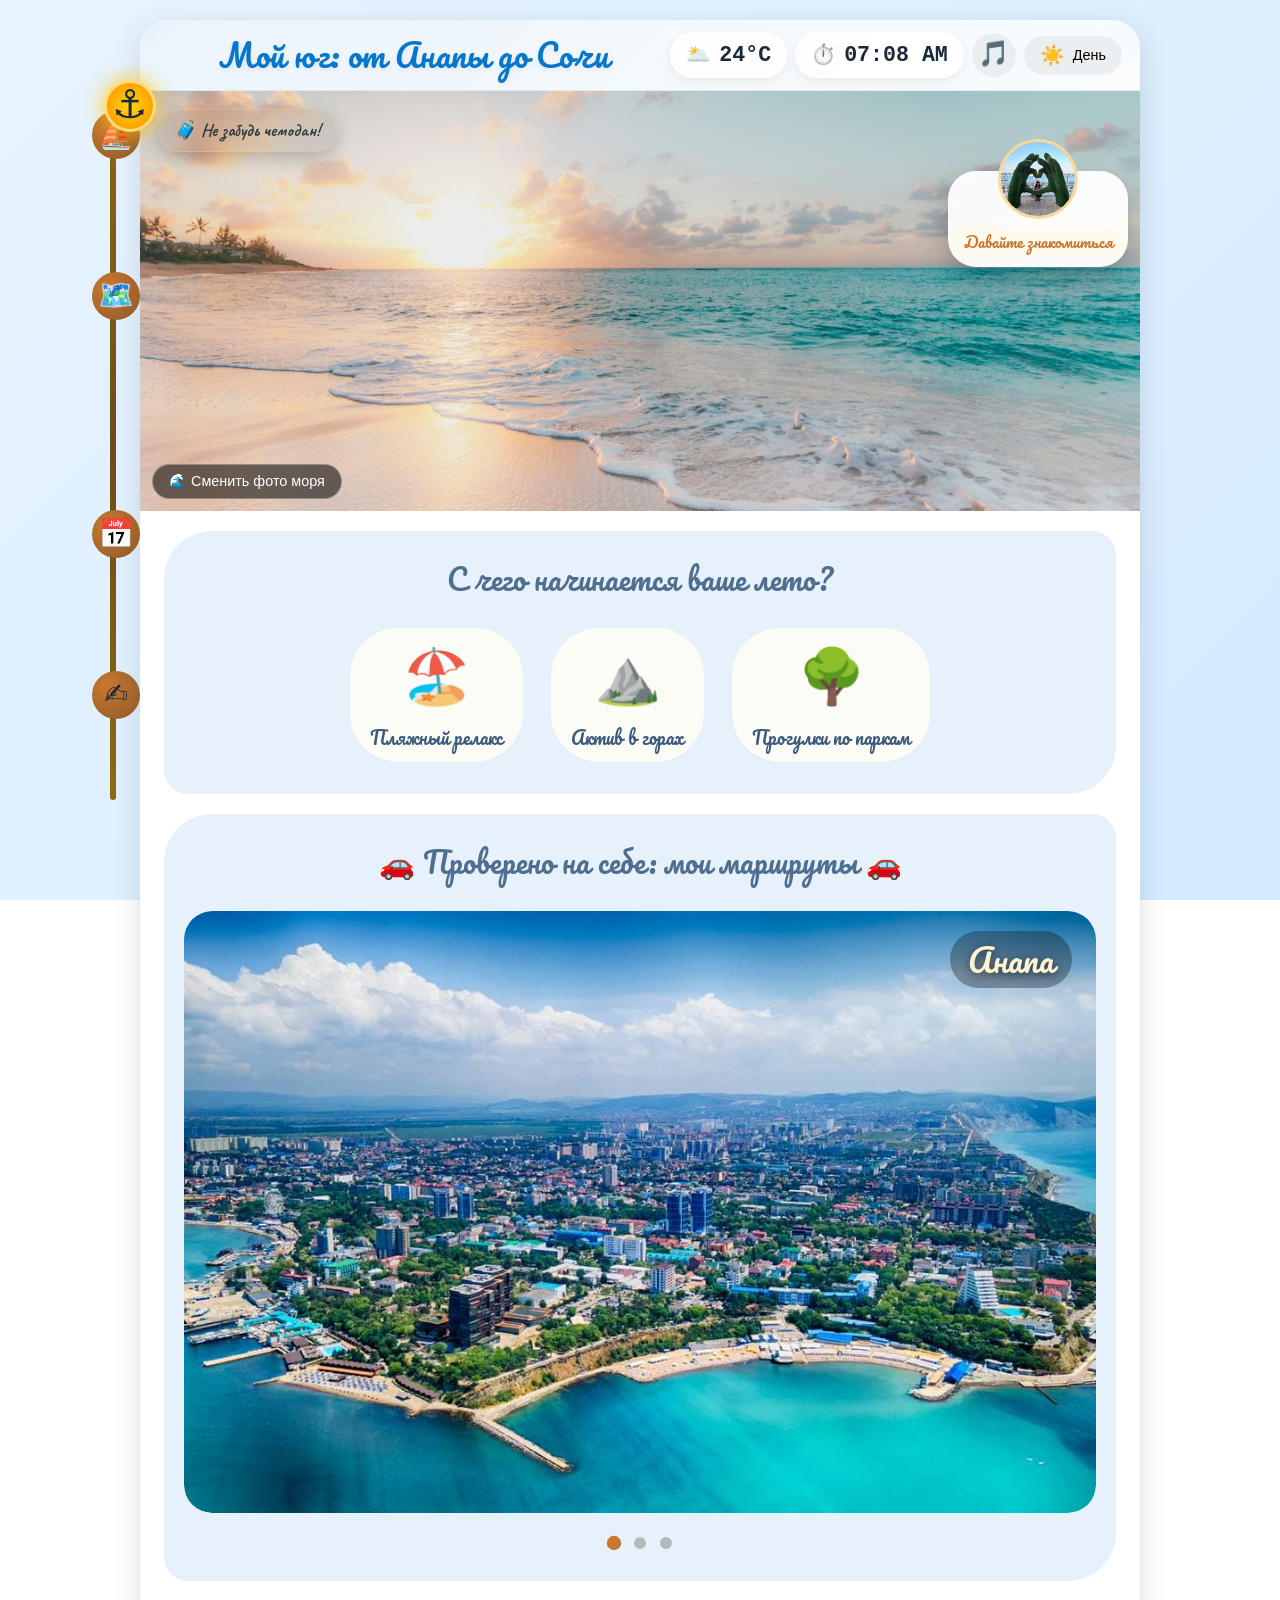
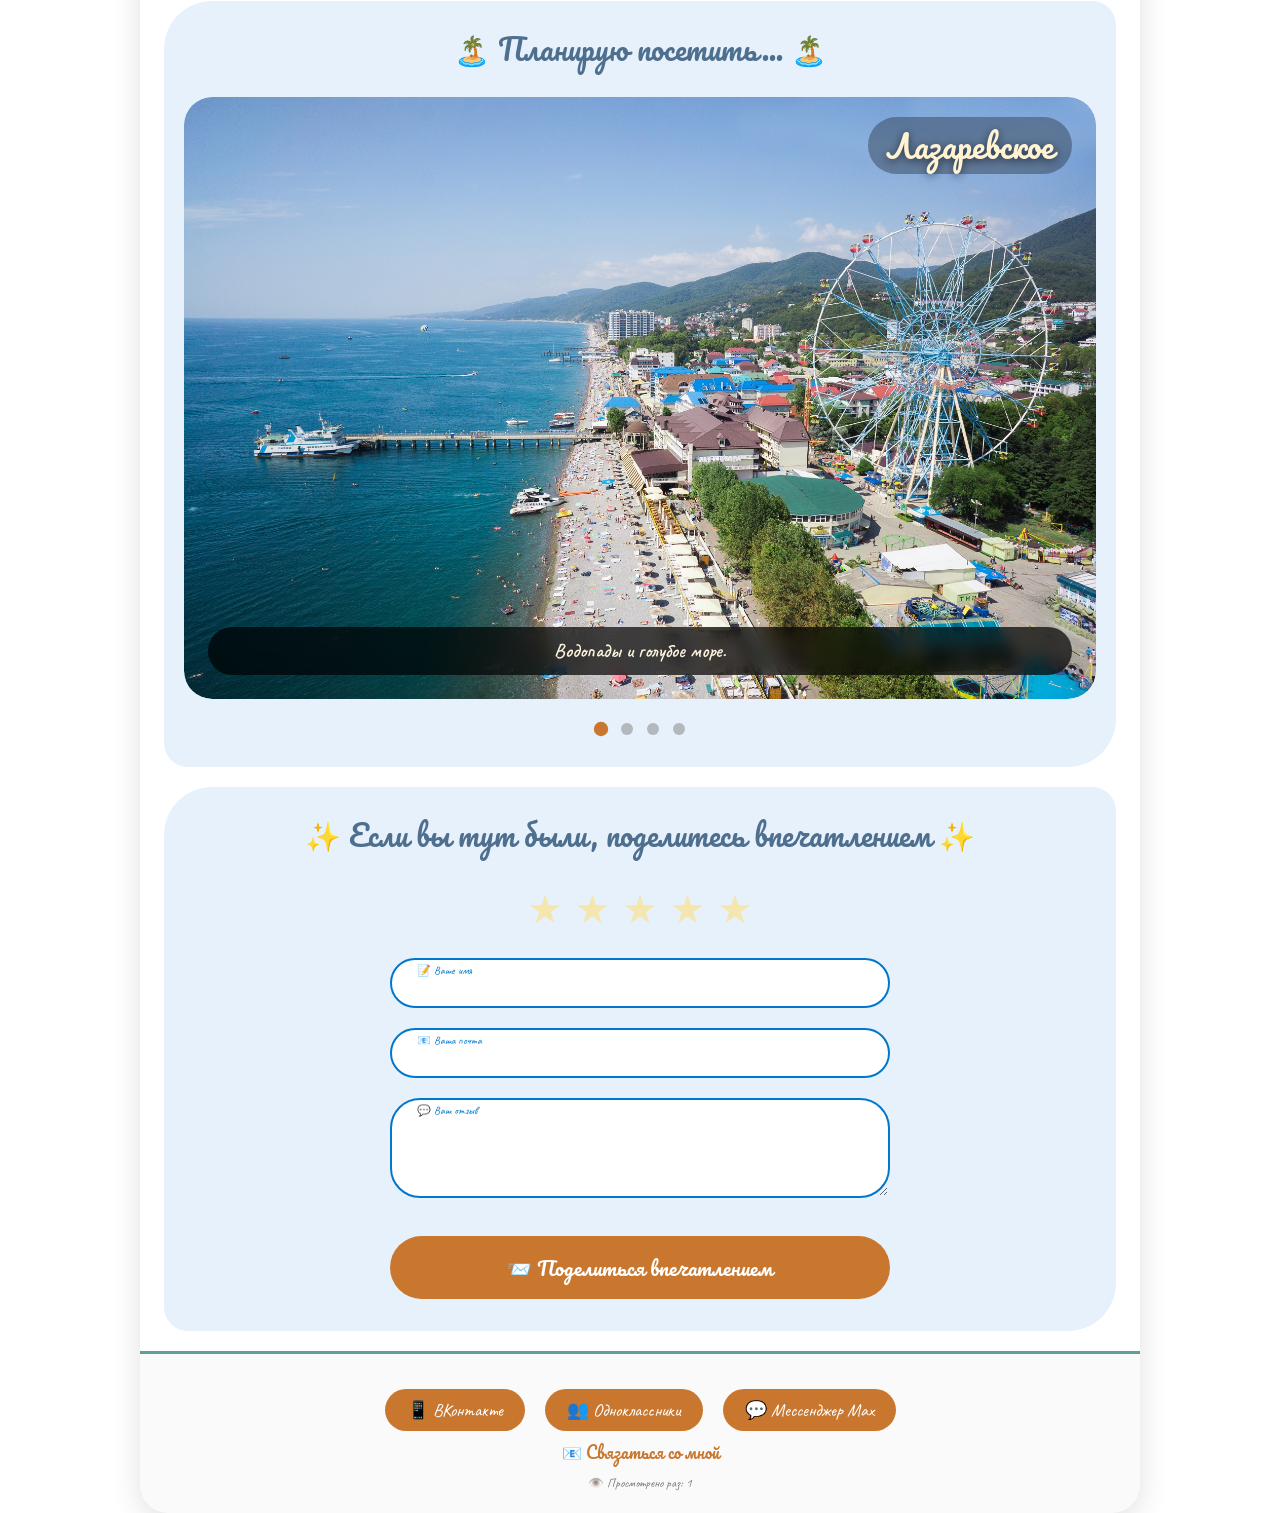
==== commit d8df9540: "с" ====
--- a/index.html
+++ b/index.html
@@ -16,21 +16,28 @@
 <body>
 
 <div class="container">
-  <!-- ШАПКА -->
+  <!-- ========== ШАПКА ========== -->
   <div class="header">
     <div class="header-left">
       <div class="mobile-menu-btn" id="mobileMenuBtn">⛵</div>
     </div>
     <div class="title">Мой юг: от Анапы до Сочи</div>
     <div class="header-right">
-      <div class="sticker">🌥️<span id="st-weather-txt">Загрузка</span></div>
-      <div class="sticker">⏱️<span id="st-time-txt">--:--</span></div>
-      <div class="music-player" id="musicToggle"><span id="musicIcon">🎵</span></div>
-      <button id="theme-toggle" class="icon-btn"><span id="themeIcon">🌙</span><span class="theme-text" id="themeText">Ночь</span></button>
+      <div class="stickers">
+        <div class="sticker">🌥️<span id="st-weather-txt">Загрузка</span></div>
+        <div class="sticker">⏱️<span id="st-time-txt">--:--</span></div>
+        <div class="music-player" id="musicToggle">
+          <span id="musicIcon">🎵</span>
+        </div>
+        <button id="theme-toggle" class="icon-btn">
+          <span id="themeIcon">☀️</span>
+          <span class="theme-text" id="themeText">День</span>
+        </button>
+      </div>
     </div>
   </div>
 
-  <!-- МОБИЛЬНОЕ МЕНЮ -->
+  <!-- ========== МОБИЛЬНОЕ МЕНЮ ========== -->
   <div class="mobile-menu-overlay" id="mobileMenuOverlay">
     <div class="mobile-menu-container">
       <button class="mobile-menu-close" id="mobileMenuClose">✕</button>
@@ -48,12 +55,15 @@
     </div>
   </div>
 
+  <!-- Кнопка наверх -->
   <button class="scroll-top-btn" id="scrollTopBtn">↑</button>
 
-  <!-- ГЛАВНОЕ ФОТО -->
+  <!-- ========== ГЛАВНОЕ ФОТО ========== -->
   <div class="photo-wrap">
     <img src="Img.Index/m.avif" alt="Море и пляж" class="photo" id="seaPhoto">
-    <div class="photo-overlay"></div>
+    <div class="photo-overlay">
+      <div class="remind-wrap" id="remind-area"><div class="remind-text">🧳 Не забудь чемодан!</div></div>
+    </div>
     <button class="change-bg-btn" id="changeSeaBtn">🌊 Сменить фото моря</button>
     <div class="about-float" id="about-float">
       <img src="Img.Index/i.jpg" class="about-photo" id="about-photo" alt="avatar">
@@ -61,84 +71,124 @@
     </div>
   </div>
 
-  <!-- ОПРОС -->
+  <!-- ========== ОПРОС ========== -->
   <div class="survey-section" id="section-main">
     <div class="question-text">С чего начинается ваше лето?</div>
     <div class="options-row">
-      <div class="option-card" data-option="пляжный релакс"><div class="option-emoji">🏖️</div><div class="option-label">Пляжный релакс</div></div>
-      <div class="option-card" data-option="актив в горах"><div class="option-emoji">⛰️</div><div class="option-label">Актив в горах</div></div>
-      <div class="option-card" data-option="прогулки по паркам"><div class="option-emoji">🌳</div><div class="option-label">Прогулки по паркам</div></div>
+      <div class="option-card" data-option="пляжный релакс">
+        <div class="option-emoji">🏖️</div>
+        <div class="option-label">Пляжный релакс</div>
+      </div>
+      <div class="option-card" data-option="актив в горах">
+        <div class="option-emoji">⛰️</div>
+        <div class="option-label">Актив в горах</div>
+      </div>
+      <div class="option-card" data-option="прогулки по паркам">
+        <div class="option-emoji">🌳</div>
+        <div class="option-label">Прогулки по паркам</div>
+      </div>
     </div>
     <div id="answerResult" class="answer-result" style="display: none;"></div>
   </div>
 
-  <!-- КАРУСЕЛЬ МАРШРУТОВ -->
+  <!-- ========== КАРУСЕЛЬ МАРШРУТОВ ========== -->
   <div class="routes-section" id="section-routes">
     <div class="routes-title">🚗 Проверено на себе: мои маршруты 🚗</div>
     <div class="carousel-container" id="routesCarousel">
       <div class="carousel-track" id="routesTrack">
-        <div class="route-card" data-page="Anapa/Anapa.html"><div class="card-inner"><img class="route-img" src="Img.Index/anapa.jpeg"><div class="route-title-overlay">Анапа</div><div class="route-desc-overlay">Песчаные пляжи, ласковое море и семейный уют.</div></div></div>
-        <div class="route-card" data-page="Gelendzhik/Gelendzhik.html"><div class="card-inner"><img class="route-img" src="Img.Index/gelend.jpg"><div class="route-title-overlay">Геленджик</div><div class="route-desc-overlay">Набережная, бухта и живописные горы.</div></div></div>
-        <div class="route-card" data-page="Sochi/Sochi.html"><div class="card-inner"><img class="route-img" src="Img.Index/sohi.jpg"><div class="route-title-overlay">Сочи</div><div class="route-desc-overlay">Субтропики, горы и вечное лето.</div></div></div>
+        <div class="route-card" data-page="Anapa/Anapa.html">
+          <div class="card-inner"><img class="route-img" src="Img.Index/anapa.jpeg" alt="Анапа"><div class="route-title-overlay">Анапа</div><div class="route-desc-overlay">Песчаные пляжи, ласковое море и семейный уют.</div></div>
+        </div>
+        <div class="route-card" data-page="Gelendzhik/Gelendzhik.html">
+          <div class="card-inner"><img class="route-img" src="Img.Index/gelend.jpg" alt="Геленджик"><div class="route-title-overlay">Геленджик</div><div class="route-desc-overlay">Набережная, бухта и живописные горы.</div></div>
+        </div>
+        <div class="route-card" data-page="Sochi/Sochi.html">
+          <div class="card-inner"><img class="route-img" src="Img.Index/sohi.jpg" alt="Сочи"><div class="route-title-overlay">Сочи</div><div class="route-desc-overlay">Субтропики, горы и вечное лето.</div></div>
+        </div>
       </div>
     </div>
     <div class="dots" id="routesDots"></div>
   </div>
 
-  <!-- ПЛАНИРУЮ ПОСЕТИТЬ -->
+  <!-- ========== КАРУСЕЛЬ "ПЛАНИРУЮ ПОСЕТИТЬ" ========== -->
   <div class="places-section" id="section-places">
     <div class="places-title">🏝️ Планирую посетить... 🏝️</div>
     <div class="carousel-container" id="placesCarousel">
       <div class="carousel-track" id="placesTrack">
-        <div class="place-card" data-place="lazarevskoe"><div class="card-inner"><img class="place-img" src="Img.Index/laz.jpg"><div class="place-title-overlay">Лазаревское</div><div class="place-desc-overlay">Водопады и голубое море.</div></div></div>
-        <div class="place-card" data-place="dzhugba"><div class="card-inner"><img class="place-img" src="Img.Index/dgub.jpg"><div class="place-title-overlay">Джугба</div><div class="place-desc-overlay">Дикие пляжи и реликтовый лес.</div></div></div>
-        <div class="place-card" data-place="kabardinka"><div class="card-inner"><img class="place-img" src="Img.Index/kabard.jpg"><div class="place-title-overlay">Кабардинка</div><div class="place-desc-overlay">Чистые пляжи, Старый парк у моря.</div></div></div>
-        <div class="place-card" data-place="novorossiysk"><div class="card-inner"><img class="place-img" src="Img.Index/novoros.jpg"><div class="place-title-overlay">Новороссийск</div><div class="place-desc-overlay">Герой-город, морской порт.</div></div></div>
+        <div class="place-card"><div class="card-inner"><img class="place-img" src="Img.Index/laz.jpg"><div class="place-title-overlay">Лазаревское</div><div class="place-desc-overlay">Водопады и голубое море.</div></div></div>
+        <div class="place-card"><div class="card-inner"><img class="place-img" src="Img.Index/dgub.jpg"><div class="place-title-overlay">Джугба</div><div class="place-desc-overlay">Дикие пляжи и реликтовый лес.</div></div></div>
+        <div class="place-card"><div class="card-inner"><img class="place-img" src="Img.Index/kabard.jpg"><div class="place-title-overlay">Кабардинка</div><div class="place-desc-overlay">Чистые пляжи, Старый парк у моря.</div></div></div>
+        <div class="place-card"><div class="card-inner"><img class="place-img" src="Img.Index/novoros.jpg"><div class="place-title-overlay">Новороссийск</div><div class="place-desc-overlay">Герой-город, морской порт.</div></div></div>
       </div>
     </div>
     <div class="dots" id="placesDots"></div>
   </div>
 
-  <!-- ФОРМА ОТЗЫВА -->
-  <div class="survey-section" id="section-review" style="margin-top:0">
+  <!-- ========== ФОРМА ОТЗЫВА (КЛИКАБЕЛЬНЫЕ ОВАЛЫ) ========== -->
+  <div class="survey-section" id="section-review" style="margin-top:0; overflow:visible; position:relative; z-index:100;">
     <div class="question-text">✨ Если вы тут были, поделитесь впечатлением ✨</div>
-    <div class="star-rating" id="starRating">
-      <span class="star" data-value="1">★</span><span class="star" data-value="2">★</span><span class="star" data-value="3">★</span><span class="star" data-value="4">★</span><span class="star" data-value="5">★</span>
+    <div class="star-rating" id="starRating" style="position:relative; z-index:101;">
+      <span class="star" data-value="1">★</span>
+      <span class="star" data-value="2">★</span>
+      <span class="star" data-value="3">★</span>
+      <span class="star" data-value="4">★</span>
+      <span class="star" data-value="5">★</span>
     </div>
-    <form id="reviewForm" class="review-form">
-      <input type="text" id="reviewerName" placeholder="📝 Ваше имя" autocomplete="off">
-      <input type="email" id="reviewerEmail" placeholder="📧 Ваша почта" autocomplete="off">
-      <textarea id="reviewText" placeholder="💬 Ваш отзыв"></textarea>
+    <form id="reviewForm" class="review-form" style="position:relative; z-index:102;">
+      <!-- Поле "Ваше имя" - кликабельный овал -->
+      <div class="form-field-wrapper" onclick="document.getElementById('reviewerName').focus();">
+        <input type="text" id="reviewerName" name="reviewerName" autocomplete="off">
+        <label>📝 Ваше имя</label>
+      </div>
+      <!-- Поле "Ваша почта" - кликабельный овал -->
+      <div class="form-field-wrapper" onclick="document.getElementById('reviewerEmail').focus();">
+        <input type="email" id="reviewerEmail" name="reviewerEmail" autocomplete="off">
+        <label>📧 Ваша почта</label>
+      </div>
+      <!-- Поле "Ваш отзыв" - кликабельный овал -->
+      <div class="form-field-wrapper" onclick="document.getElementById('reviewText').focus();">
+        <textarea id="reviewText" name="reviewText"></textarea>
+        <label>💬 Ваш отзыв</label>
+      </div>
       <button type="submit" class="submit-review-btn">📨 Поделиться впечатлением</button>
     </form>
   </div>
 
-  <!-- ФУТЕР -->
+  <!-- ========== ФУТЕР ========== -->
   <div class="footer">
     <div class="share-buttons">
-      <button class="share-btn" id="vkShareBtn">📱 ВКонтакте</button>
-      <button class="share-btn" id="okShareBtn">👥 Одноклассники</button>
-      <button class="share-btn" id="maxShareBtn">💬 Мессенджер Max</button>
+      <button class="share-btn" data-share="vk">📱 ВКонтакте</button>
+      <button class="share-btn" data-share="ok">👥 Одноклассники</button>
+      <button class="share-btn" data-share="max">💬 Мессенджер Max</button>
     </div>
-    <div><a href="javascript:void(0);" id="footerMailLink">📧 Связаться со мной</a></div>
+    <div><a href="mailto:angelina.chernovalova@yandex.ru">📧 Связаться со мной</a></div>
     <div style="margin-top:10px; font-size:0.7rem;">👁️ Просмотрено раз: <span id="siteViewsCounter">0</span></div>
   </div>
 </div>
 
-<!-- ПК ЛИАНА -->
+<!-- ========== ПК ЛИАНА ========== -->
 <div class="rope-container">
   <div class="rope-line"></div>
   <div class="knot-item" data-target="section-main" style="top: 5%;">⛵<div class="bubble-menu-right">⚓ Главная</div></div>
-  <div class="knot-item" data-target="section-routes" style="top: 28%;">🗺️<div class="subknots-right"><div class="subknot-title">📋 Мои маршруты</div><a href="Anapa/Anapa.html" class="subknot-link">🏖️ Анапа</a><a href="Gelendzhik/Gelendzhik.html" class="subknot-link">🌴 Геленджик</a><a href="Sochi/Sochi.html" class="subknot-link">☀️ Сочи</a><a href="Sirius/Sirius.html" class="subknot-link">⭐ Сириус</a><a href="Roza/Roza.html" class="subknot-link">⛰️ Роза-Хутор</a></div></div>
+  <div class="knot-item" data-target="section-routes" style="top: 28%;">🗺️
+    <div class="subknots-right">
+      <div class="subknot-title">📋 Мои маршруты</div>
+      <a href="Anapa/Anapa.html" class="subknot-link">🏖️ Анапа</a>
+      <a href="Gelendzhik/Gelendzhik.html" class="subknot-link">🌴 Геленджик</a>
+      <a href="Sochi/Sochi.html" class="subknot-link">☀️ Сочи</a>
+      <a href="Sirius/Sirius.html" class="subknot-link">⭐ Сириус</a>
+      <a href="Roza/Roza.html" class="subknot-link">⛰️ Роза-Хутор</a>
+    </div>
+  </div>
   <div class="knot-item" data-target="section-places" style="top: 62%;">📅<div class="bubble-menu-right">📅 Планирую посетить</div></div>
   <div class="knot-item" data-target="section-review" style="top: 85%;">✍️<div class="bubble-menu-right">✍️ Поделиться впечатлением</div></div>
 </div>
 <div class="rope-anchor" id="ropeAnchor">⚓</div>
 
-<!-- ДОПОЛНИТЕЛЬНЫЕ ЭЛЕМЕНТЫ -->
+<!-- ========== ДОПОЛНИТЕЛЬНЫЕ ЭЛЕМЕНТЫ ========== -->
 <div class="side-panel" id="panel"><div class="checklist" id="checklist"></div></div>
 <div id="toastMsg" class="toast-message"></div>
-<div id="introModal" class="modal-overlay"><div class="modal-card"><img src="Img.Index/i.jpg" class="modal-photo" id="modalUserPhoto"><div class="modal-text">Давайте знакомиться!<br><br>Меня зовут Черновалова Ангелина Алексеевна, я студентка ПИ-3,6-2024-2УД.</div><button class="modal-close" id="closeModalBtn">Закрыть</button></div></div>
+<div id="introModal" class="modal-overlay"><div class="modal-card"><img src="Img.Index/i.jpg" class="modal-photo" id="modalUserPhoto"><div class="modal-text">Давайте знакомиться!<br><br>Меня зовут Черновалова Ангелина Алексеевна, я студентка ПИ-3,6-2024-2УД. Я объединила знания интернет-технологий и свою страсть к путешествиям, чтобы создать удобный интерфейс для планирования отдыха.</div><button class="modal-close" id="closeModalBtn">Закрыть</button></div></div>
 
 <audio id="bgMusic" src="Audio.Index/chai.mp3" loop></audio>
 
--- a/index.css
+++ b/index.css
@@ -1,104 +1,189 @@
+/* ========== ОБНУЛЕНИЕ И БАЗОВЫЕ СТИЛИ ========== */
 * {
   margin: 0;
   padding: 0;
   box-sizing: border-box;
 }
 
+.clickable, .option-card, .route-card, .remind-wrap, .about-float, .icon-btn, .change-bg-btn, .modal-close, .star, .share-btn, .knot-item, .subknot-link, button, a, .dot, .modal-card, .music-player, .mobile-menu-btn, .scroll-top-btn, .form-field-wrapper, .submit-review-btn {
+  cursor: pointer;
+  -webkit-tap-highlight-color: transparent;
+  touch-action: manipulation;
+}
+
+/* ========== ПЕРЕМЕННЫЕ ========== */
+:root {
+  --site-width: 1000px;
+  --accent: #0077cc;
+  --bg-page: linear-gradient(135deg, #e8f4ff 0%, #d4eaff 100%);
+  --card-bg: #ffffff;
+  --text: #1a2a3a;
+  --muted: rgba(0,0,0,.5);
+  --rope-color: #8B6914;
+  --knot-color: #c9772e;
+  --bubble-bg: rgba(0,0,0,0.75);
+  --remind-bg: rgba(0,0,0,0.08);
+  --remind-text: #2c3e3f;
+  --header-grad-start: rgba(0,119,204,0.08);
+  --header-grad-end: rgba(0,119,204,0.02);
+  --modal-bg: #fffef7;
+  --modal-text: #c9772e;
+  --mobile-menu-bg: #0a2463;
+  --mobile-menu-text: #ffffff;
+}
+
+[data-theme="dark"] {
+  --accent: #7ab8e8;
+  --bg-page: linear-gradient(135deg, #0a1628 0%, #0d1f3a 50%, #0b2a4a 100%);
+  --card-bg: #0c1a2ecc;
+  --text: #e6f0ff;
+  --muted: rgba(255,255,255,.65);
+  --rope-color: #c9a03d;
+  --knot-color: #e8a94e;
+  --bubble-bg: rgba(0,0,0,0.85);
+  --remind-bg: rgba(100,150,220,0.3);
+  --remind-text: #ffefcf;
+  --header-grad-start: rgba(100,150,220,0.2);
+  --header-grad-end: rgba(100,150,220,0.05);
+  --modal-bg: #f5e6c8;
+  --modal-text: #8B5A2B;
+  --mobile-menu-bg: #0a1a3a;
+  --mobile-menu-text: #cce4ff;
+}
+
+/* ========== ОСНОВНЫЕ СТИЛИ ========== */
+html, body {
+  height: 100%;
+  margin: 0;
+  background: var(--bg-page);
+  font-family: 'Caveat', system-ui, Segoe UI, Roboto, Arial;
+  color: var(--text);
+  font-size: 18px;
+  line-height: 1.4;
+  background-attachment: fixed;
+  scroll-behavior: smooth;
+}
+
+.container {
+  max-width: var(--site-width);
+  margin: 20px auto;
+  background: var(--card-bg);
+  border-radius: 28px;
+  overflow: hidden;
+  position: relative;
+  box-shadow: 0 8px 30px rgba(0,0,0,.12);
+}
+
 /* ========== ШАПКА ========== */
 .header {
-  background: linear-gradient(135deg, rgba(0,119,204,0.08), rgba(0,119,204,0.02));
+  background: linear-gradient(135deg, var(--header-grad-start), var(--header-grad-end));
   backdrop-filter: blur(12px);
   display: flex;
   align-items: center;
   justify-content: space-between;
-  padding: 10px 15px;
+  padding: 12px 18px;
+  z-index: 100;
   border-bottom: 1px solid rgba(0,0,0,.06);
-  gap: 8px;
+  flex-wrap: wrap;
+  gap: 10px;
+}
+
+[data-theme="dark"] .header {
+  background: linear-gradient(135deg, rgba(0,20,50,0.7), rgba(0,30,60,0.5));
+  border-bottom: 1px solid rgba(100,150,220,0.2);
 }
 
 .title {
   font-family: 'Pacifico', cursive;
-  font-size: 1.2rem;
+  font-size: 1.8rem;
+  font-weight: 400;
   text-align: center;
   flex: 1;
-  color: #0077cc;
-  white-space: nowrap;
-  overflow: hidden;
-  text-overflow: ellipsis;
-}
-
-.header-left, .header-right { display: flex; align-items: center; gap: 8px; flex-shrink: 0; }
+  color: var(--accent);
+  letter-spacing: 0.4px;
+  text-shadow: 0 2px 6px rgba(0,0,0,.08);
+}
+
+.header-left { display: flex; align-items: center; gap: 12px; }
+.header-right { display: flex; gap: 12px; align-items: center; }
+.stickers { display: flex; gap: 8px; align-items: center; flex-wrap: wrap; }
 
 .sticker {
+  display: inline-flex;
+  align-items: center;
+  gap: 8px;
+  padding: 8px 16px;
+  border-radius: 40px;
   background: rgba(255,255,255,0.95);
-  border-radius: 40px;
-  padding: 5px 10px;
-  font-size: 0.8rem;
+  box-shadow: 0 4px 12px rgba(0,0,0,.06);
+  font-size: 1.1rem;
   font-weight: bold;
-  display: inline-flex;
-  align-items: center;
-  gap: 5px;
-  white-space: nowrap;
-}
-
-.icon-btn, #theme-toggle {
+  color: var(--text);
+}
+
+[data-theme="dark"] .sticker {
+  background: rgba(0,20,40,0.7);
+  border: 1px solid rgba(100,150,220,0.3);
+  color: #eef4ff;
+}
+
+#st-time-txt, #st-weather-txt {
+  font-weight: 800;
+  font-size: 1.2rem;
+  font-family: monospace;
+}
+
+.icon-btn {
   background: rgba(0,0,0,0.05);
   border: none;
   border-radius: 40px;
-  padding: 5px 12px;
-  font-size: 0.85rem;
-  display: flex;
-  align-items: center;
-  gap: 5px;
-  white-space: nowrap;
-}
+  padding: 8px 16px;
+  font-size: 1.1rem;
+  transition: 0.2s;
+  display: flex;
+  align-items: center;
+  gap: 8px;
+  font-weight: 500;
+}
+
+.icon-btn:active { transform: scale(0.95); }
 
 .music-player {
+  display: inline-flex;
+  align-items: center;
+  justify-content: center;
   background: rgba(0,0,0,0.05);
   border-radius: 40px;
-  width: 34px;
-  height: 34px;
-  display: flex;
-  align-items: center;
-  justify-content: center;
-  font-size: 1.1rem;
-}
-
-/* Мобильная версия */
-@media (max-width: 768px) {
-  .title { font-size: 0.9rem; }
-  .sticker { padding: 4px 8px; font-size: 0.7rem; }
-  .icon-btn, #theme-toggle { padding: 4px 8px; font-size: 0.7rem; }
-  .music-player { width: 30px; height: 30px; font-size: 1rem; }
-  .header { padding: 8px 10px; }
-}
-
-/* ========== ОСТАЛЬНЫЕ СТИЛИ ========== */
-.container {
-  max-width: 1000px;
-  width: 92%;
-  margin: 20px auto;
-  background: #fff;
-  border-radius: 28px;
-  overflow: hidden;
-  box-shadow: 0 8px 30px rgba(0,0,0,.12);
-}
-
-[data-theme="dark"] .container { background: #0c1a2ecc; color: #e6f0ff; }
-[data-theme="dark"] .sticker { background: rgba(0,20,40,0.7); color: #eef4ff; }
-[data-theme="dark"] .title { color: #7ab8e8; }
-
-/* Мобильное меню */
+  width: 44px;
+  height: 44px;
+  font-size: 1.4rem;
+  transition: 0.2s;
+}
+
+.music-player:active { transform: scale(0.95); }
+
+.theme-text { font-size: 0.8rem; font-weight: normal; color: inherit; }
+[data-theme="dark"] .theme-text { color: #eef4ff; }
+
+/* ========== МОБИЛЬНОЕ МЕНЮ ========== */
 .mobile-menu-btn {
   display: none;
   background: rgba(0,0,0,0.4);
   backdrop-filter: blur(8px);
+  border: 1px solid rgba(255,255,255,0.25);
   border-radius: 60px;
   padding: 8px 14px;
   font-size: 1.4rem;
   color: white;
-}
-@media (max-width: 768px) { .mobile-menu-btn { display: flex; } }
+  animation: menuPulse 1.5s ease-in-out infinite;
+}
+
+@keyframes menuPulse {
+  0%, 100% { transform: scale(1); box-shadow: 0 0 0 0 rgba(255,255,255,0.4); }
+  50% { transform: scale(1.05); box-shadow: 0 0 0 6px rgba(255,255,255,0.2); }
+}
+
+.mobile-menu-btn:active { transform: scale(0.95); animation: none; }
 
 .mobile-menu-overlay {
   position: fixed;
@@ -107,11 +192,13 @@
   width: 100%;
   height: 100%;
   background: rgba(0,0,0,0.92);
+  backdrop-filter: blur(12px);
   z-index: 20000;
   visibility: hidden;
   opacity: 0;
-  transition: 0.25s;
-}
+  transition: 0.3s ease;
+}
+
 .mobile-menu-overlay.active { visibility: visible; opacity: 1; }
 
 .mobile-menu-container {
@@ -119,14 +206,18 @@
   top: 0;
   left: 0;
   width: 75%;
-  max-width: 280px;
+  max-width: 300px;
   height: 100%;
-  background: #0a2463;
+  background: var(--mobile-menu-bg);
   padding: 80px 20px 30px;
+  display: flex;
+  flex-direction: column;
+  gap: 5px;
   transform: translateX(-100%);
-  transition: transform 0.25s;
+  transition: transform 0.3s ease;
   overflow-y: auto;
 }
+
 .mobile-menu-overlay.active .mobile-menu-container { transform: translateX(0); }
 
 .mobile-menu-close {
@@ -140,6 +231,7 @@
   height: 40px;
   font-size: 1.6rem;
   color: white;
+  cursor: pointer;
 }
 
 .mobile-menu-item {
@@ -148,200 +240,374 @@
   gap: 15px;
   padding: 14px 16px;
   border-radius: 28px;
-  color: white;
+  color: var(--mobile-menu-text);
   font-family: 'Caveat', cursive;
   font-size: 1.3rem;
+  font-weight: 600;
   background: rgba(255,255,255,0.05);
   margin-bottom: 8px;
 }
 
-.mobile-menu-sub { padding-left: 45px; display: flex; flex-direction: column; gap: 5px; }
+.mobile-menu-item:active { background: rgba(255,255,255,0.2); transform: scale(0.98); }
+
+.mobile-menu-sub {
+  padding-left: 45px;
+  display: flex;
+  flex-direction: column;
+  gap: 5px;
+  margin-bottom: 12px;
+}
+
 .mobile-sub-link {
   display: flex;
+  align-items: center;
   gap: 12px;
   padding: 10px 16px;
   border-radius: 24px;
-  color: white;
+  color: var(--mobile-menu-text);
   font-family: 'Caveat', cursive;
   font-size: 1.1rem;
   text-decoration: none;
   background: rgba(0,0,0,0.4);
 }
 
-/* Лиана для ПК */
-@media (min-width: 769px) { .rope-container { display: block; } }
-@media (max-width: 768px) { .rope-container { display: none !important; } }
-
-.rope-container {
-  position: fixed;
-  left: calc(50% - 500px - 30px);
-  top: 100px;
-  bottom: 100px;
-  width: 6px;
-  z-index: 1000;
-  pointer-events: none;
-}
-.rope-line {
-  position: absolute;
-  left: 0;
-  width: 100%;
-  height: 100%;
-  background: linear-gradient(180deg, #8B6914 0%, #6b4c1a 50%, #8B6914 100%);
-}
-.knot-item {
-  position: absolute;
-  left: -18px;
-  width: 48px;
-  height: 48px;
-  background: radial-gradient(circle at 30% 30%, #c9772e, #8B5A2B);
-  border-radius: 50%;
-  transform: translateY(-50%);
-  display: flex;
-  align-items: center;
-  justify-content: center;
-  font-size: 1.6rem;
-  cursor: pointer;
-}
-.bubble-menu-right {
-  position: absolute;
-  left: 54px;
-  top: 50%;
-  transform: translateY(-50%);
-  background: rgba(0,0,0,0.75);
-  backdrop-filter: blur(12px);
-  border-radius: 30px;
-  padding: 6px 20px;
-  white-space: nowrap;
-  color: #ffefcf;
-  opacity: 0;
-  transition: 0.2s;
-  pointer-events: none;
-}
-.knot-item:hover .bubble-menu-right { opacity: 1; }
-.subknots-right {
-  position: absolute;
-  left: 54px;
-  top: 50%;
-  transform: translateY(-50%);
-  display: flex;
-  flex-direction: column;
-  gap: 6px;
-  opacity: 0;
-  visibility: hidden;
-  transition: 0.2s;
-}
-.knot-item:hover .subknots-right { opacity: 1; visibility: visible; }
-.subknot-title {
-  background: rgba(0,0,0,0.6);
-  border-radius: 40px;
-  padding: 8px 18px;
-  margin-bottom: 8px;
-  color: #ffefcf;
-  pointer-events: none;
-}
-.subknot-link {
-  display: flex;
-  align-items: center;
-  gap: 8px;
-  padding: 6px 14px;
-  border-radius: 20px;
-  background: rgba(0,0,0,0.4);
-  color: #ffefcf;
-  text-decoration: none;
-  font-size: 1rem;
-}
-.rope-anchor {
-  position: fixed;
-  left: calc(50% - 500px - 36px);
-  width: 52px;
-  height: 52px;
-  background: radial-gradient(circle, #ffd700, #ff8c00);
-  border-radius: 50%;
-  display: flex;
-  align-items: center;
-  justify-content: center;
-  font-size: 2.2rem;
-  pointer-events: none;
-}
-
-/* Кнопка наверх */
+.mobile-sub-link:active { background: rgba(255,215,150,0.3); transform: scale(0.97); }
+
+@media (min-width: 769px) {
+  .rope-container { display: block; }
+  .rope-anchor { display: flex; }
+  .mobile-menu-btn { display: none; }
+  .mobile-menu-overlay { display: none; }
+  .remind-wrap { display: flex; }
+}
+
+@media (max-width: 768px) {
+  .rope-container { display: none !important; }
+  .rope-anchor { display: none !important; }
+  .mobile-menu-btn { display: flex; }
+  .remind-wrap { display: flex !important; }
+}
+
+/* ========== КНОПКА НАВЕРХ ========== */
 .scroll-top-btn {
   position: fixed;
   bottom: 20px;
   right: 20px;
   width: 50px;
   height: 50px;
-  background: #0077cc;
+  background: var(--accent);
   border-radius: 50%;
   display: none;
   align-items: center;
   justify-content: center;
   font-size: 1.8rem;
   color: white;
+  box-shadow: 0 4px 15px rgba(0,0,0,0.3);
   z-index: 9999;
   border: none;
-  cursor: pointer;
-}
-.scroll-top-btn.show { display: flex; }
-
-/* Секции */
+  opacity: 0;
+  transform: scale(0.8);
+}
+
+.scroll-top-btn.show { display: flex; opacity: 1; transform: scale(1); }
+.scroll-top-btn:active { transform: scale(0.9); }
+
+/* ========== ЯКОРЬ ЛИАНЫ ========== */
+.rope-anchor {
+  position: fixed;
+  left: calc(50% - var(--site-width)/2 - 36px);
+  width: 52px;
+  height: 52px;
+  background: radial-gradient(circle, #ffd700, #ff8c00);
+  border-radius: 50%;
+  display: flex;
+  align-items: center;
+  justify-content: center;
+  font-size: 2.2rem;
+  z-index: 1005;
+  pointer-events: none;
+  box-shadow: 0 0 22px rgba(255,200,0,0.9);
+  border: 3px solid rgba(255,255,200,0.6);
+  transition: top 0.55s cubic-bezier(0.2, 0.9, 0.4, 1.2);
+}
+
+@media (max-width: 1060px) {
+  .rope-anchor { left: 2px; width: 44px; height: 44px; font-size: 1.8rem; }
+}
+
+/* ========== ГЛАВНОЕ ФОТО ========== */
+.photo { width: 100%; height: 420px; object-fit: cover; display: block; position: relative; }
+.photo-wrap { position: relative; }
+
+.photo-overlay {
+  position: absolute;
+  left: 0;
+  top: 0;
+  width: 100%;
+  height: 100%;
+  display: flex;
+  align-items: flex-start;
+  justify-content: space-between;
+  padding: 18px;
+  pointer-events: none;
+}
+
+.remind-wrap {
+  pointer-events: auto;
+  display: flex;
+  align-items: center;
+  gap: 10px;
+  background: var(--remind-bg);
+  backdrop-filter: blur(12px);
+  padding: 8px 16px;
+  border-radius: 28px;
+  box-shadow: 0 6px 18px rgba(0,0,0,.2);
+  border: 1px solid rgba(255,215,150,0.3);
+}
+
+.remind-wrap:active { transform: scale(0.98); }
+.remind-text { font-weight: 700; font-size: 1rem; display: flex; align-items: center; gap: 8px; color: var(--remind-text); }
+
+.change-bg-btn {
+  position: absolute;
+  bottom: 12px;
+  left: 12px;
+  background: rgba(0,0,0,0.55);
+  backdrop-filter: blur(12px);
+  color: white;
+  border: 1px solid rgba(255,255,255,0.3);
+  border-radius: 40px;
+  padding: 8px 16px;
+  font-size: 0.8rem;
+  z-index: 20;
+}
+.change-bg-btn:active { transform: scale(0.92); }
+
+.about-float {
+  position: absolute;
+  right: 12px;
+  top: 80px;
+  width: 180px;
+  background: rgba(255,255,255,0.94);
+  border-radius: 28px;
+  padding: 12px 10px 10px;
+  box-shadow: 0 12px 24px rgba(0,0,0,.2);
+  display: flex;
+  flex-direction: column;
+  align-items: center;
+  z-index: 15;
+  backdrop-filter: blur(4px);
+}
+.about-float:active { transform: scale(0.97); }
+
+.about-photo {
+  width: 80px;
+  height: 80px;
+  border-radius: 50%;
+  object-fit: cover;
+  border: 3px solid rgba(255,215,150,0.98);
+  margin-top: -44px;
+  margin-bottom: 8px;
+}
+
+.about-desc {
+  font-family: 'Pacifico', cursive;
+  font-size: 0.85rem;
+  color: #c9772e;
+  background: rgba(255,250,235,0.8);
+  padding: 4px 12px;
+  border-radius: 40px;
+  white-space: nowrap;
+}
+
+/* ========== ЛИАНА ========== */
+.rope-container {
+  position: fixed;
+  left: calc(50% - var(--site-width)/2 - 30px);
+  top: 100px;
+  bottom: 100px;
+  width: 6px;
+  z-index: 1000;
+  pointer-events: none;
+}
+
+@media (max-width: 1060px) { .rope-container { left: 8px; } }
+
+.rope-line {
+  position: absolute;
+  left: 0;
+  top: 0;
+  width: 100%;
+  height: 100%;
+  background: linear-gradient(180deg, var(--rope-color) 0%, #6b4c1a 50%, var(--rope-color) 100%);
+  border-radius: 4px;
+}
+
+.knot-item {
+  position: absolute;
+  left: -18px;
+  width: 48px;
+  height: 48px;
+  background: radial-gradient(circle at 30% 30%, var(--knot-color), #8B5A2B);
+  border-radius: 50%;
+  transform: translateY(-50%);
+  pointer-events: auto;
+  display: flex;
+  align-items: center;
+  justify-content: center;
+  font-size: 1.6rem;
+  transition: transform 0.2s, box-shadow 0.2s;
+}
+.knot-item:active { transform: translateY(-50%) scale(1.1); box-shadow: 0 0 18px rgba(255,215,0,0.7); }
+
+.bubble-menu-right {
+  position: absolute;
+  left: 54px;
+  top: 50%;
+  transform: translateY(-50%);
+  background: var(--bubble-bg);
+  backdrop-filter: blur(12px);
+  border-radius: 30px;
+  padding: 6px 20px;
+  white-space: nowrap;
+  font-family: 'Caveat', cursive;
+  color: #ffefcf;
+  pointer-events: none;
+  opacity: 0;
+  transition: 0.2s;
+}
+.knot-item:hover .bubble-menu-right { opacity: 1; }
+
+.subknots-right {
+  position: absolute;
+  left: 54px;
+  top: 50%;
+  transform: translateY(-50%);
+  display: flex;
+  flex-direction: column;
+  gap: 6px;
+  opacity: 0;
+  visibility: hidden;
+  transition: opacity 0.2s, visibility 0.2s;
+}
+.knot-item:hover .subknots-right { opacity: 1; visibility: visible; }
+
+.subknots-right .subknot-title {
+  display: flex;
+  align-items: center;
+  gap: 10px;
+  font-family: 'Caveat', cursive;
+  font-size: 1rem;
+  font-weight: 600;
+  color: #ffefcf;
+  padding: 8px 18px;
+  margin-bottom: 8px;
+  background: rgba(0,0,0,0.6);
+  backdrop-filter: blur(10px);
+  border-radius: 40px;
+  border: 1px solid rgba(255,215,150,0.4);
+  pointer-events: none;
+}
+
+.subknot-link {
+  display: flex;
+  align-items: center;
+  gap: 8px;
+  font-family: 'Caveat', cursive;
+  font-size: 1rem;
+  color: #ffefcf;
+  text-decoration: none;
+  padding: 6px 14px;
+  border-radius: 20px;
+  background: rgba(0,0,0,0.4);
+}
+.subknot-link:active { background: rgba(255,215,150,0.3); transform: scale(0.96); }
+
+/* ========== СЕКЦИИ ========== */
 .survey-section, .routes-section, .places-section {
-  margin: 20px;
-  padding: 20px;
+  margin: 20px 24px;
+  padding: 28px 20px 32px 20px;
   background: rgba(200,225,245,0.45);
-  border-radius: 48px;
+  backdrop-filter: blur(2px);
+  border-radius: 48px 24px 48px 24px;
   text-align: center;
 }
+
+[data-theme="dark"] .survey-section,
+[data-theme="dark"] .routes-section,
+[data-theme="dark"] .places-section {
+  background: rgba(20,35,55,0.6);
+}
+
 .question-text, .routes-title, .places-title {
   font-family: 'Pacifico', cursive;
-  font-size: 1.3rem;
+  font-size: 1.6rem;
   color: #4f6f8f;
-  margin-bottom: 20px;
-}
-@media (max-width: 700px) {
-  .question-text, .routes-title, .places-title { font-size: 1.1rem; }
-  .survey-section, .routes-section, .places-section { margin: 12px; padding: 16px; }
-}
-
-/* Опции опроса */
-.options-row { display: flex; flex-wrap: wrap; justify-content: center; gap: 15px; }
+  margin-bottom: 28px;
+  text-align: center;
+}
+
+[data-theme="dark"] .question-text,
+[data-theme="dark"] .routes-title,
+[data-theme="dark"] .places-title {
+  color: #9ec8e0;
+}
+
+/* ========== ОПЦИИ ОПРОСА ========== */
+.options-row { display: flex; flex-wrap: wrap; justify-content: center; gap: 28px; }
+
 .option-card {
   background: rgba(255,255,245,0.9);
-  border-radius: 60px;
+  backdrop-filter: blur(4px);
+  border-radius: 48px;
   padding: 12px 20px;
   display: flex;
   flex-direction: column;
   align-items: center;
-  gap: 8px;
-  min-width: 110px;
-  cursor: pointer;
-  transition: 0.2s;
-}
-.option-card:active { transform: scale(0.95); background: #d4a373; }
-.option-emoji { font-size: 2rem; }
-.option-label { font-family: 'Pacifico', cursive; font-size: 0.9rem; }
+  gap: 10px;
+  min-width: 130px;
+}
+.option-card:active { transform: scale(0.96); }
+[data-theme="dark"] .option-card { background: rgba(0,30,50,0.7); }
+
+.option-emoji { font-size: 3rem; }
+.option-label { font-family: 'Pacifico', cursive; font-size: 1rem; color: #3c5a7d; }
+[data-theme="dark"] .option-label { color: #b8d4f0; }
 
 .answer-result {
-  margin-top: 15px;
-  padding: 12px;
+  margin-top: 20px;
+  padding: 15px 20px;
   background: rgba(0,119,204,0.1);
   border-radius: 60px;
-  font-size: 1rem;
+  font-family: 'Caveat', cursive;
+  font-size: 1.2rem;
   font-weight: 600;
-  color: #0077cc;
-}
-
-/* Карусели */
-.carousel-container { overflow: hidden; border-radius: 28px; }
-.carousel-track { display: flex; transition: transform 0.5s ease; }
+  color: var(--accent);
+  text-align: center;
+  border: 1px solid rgba(0,119,204,0.2);
+}
+
+/* ========== КАРУСЕЛИ ========== */
+.carousel-container { overflow: hidden; border-radius: 28px; touch-action: pan-y pinch-zoom; }
+.carousel-track { display: flex; transition: transform 0.5s ease-in-out; }
+
 .route-card, .place-card {
   flex: 0 0 100%;
   position: relative;
   border-radius: 28px;
   overflow: hidden;
   cursor: pointer;
-}
-.card-inner { position: relative; width: 100%; padding-bottom: 66%; }
+  min-height: 200px;
+}
+
+.route-card .card-inner, .place-card .card-inner {
+  position: relative;
+  width: 100%;
+  padding-bottom: 66%;
+  overflow: hidden;
+  min-height: 200px;
+}
+
 .route-img, .place-img {
   position: absolute;
   top: 0;
@@ -350,93 +616,193 @@
   height: 100%;
   object-fit: cover;
 }
-.place-img { filter: brightness(0.5); }
+
 .route-title-overlay, .place-title-overlay {
   position: absolute;
-  top: 15px;
-  right: 20px;
+  top: 20px;
+  right: 24px;
   font-family: 'Pacifico', cursive;
-  font-size: 1.3rem;
-  color: white;
+  font-size: 1.8rem;
+  color: #fff3d1;
+  text-shadow: 0 2px 10px rgba(0,0,0,0.6);
+  z-index: 5;
   background: rgba(0,0,0,0.3);
-  padding: 4px 12px;
+  padding: 6px 18px;
   border-radius: 60px;
-}
+  backdrop-filter: blur(4px);
+}
+
 .route-desc-overlay, .place-desc-overlay {
   position: absolute;
-  bottom: 20px;
-  left: 20px;
-  right: 20px;
+  bottom: 24px;
+  left: 24px;
+  right: 24px;
+  font-family: 'Caveat', cursive;
+  font-size: 1.1rem;
+  font-weight: 600;
+  color: #fef5e0;
   background: rgba(0,0,0,0.7);
+  padding: 10px 16px;
   border-radius: 28px;
-  padding: 8px;
-  font-size: 0.9rem;
-  color: #fef5e0;
+  backdrop-filter: blur(8px);
   text-align: center;
 }
-.route-desc-overlay { opacity: 0; transition: 0.3s; }
-.route-card:hover .route-desc-overlay { opacity: 1; }
-.dots { display: flex; justify-content: center; gap: 12px; margin-top: 15px; }
+
+.route-desc-overlay { opacity: 0; transform: translateY(20px); transition: opacity 0.3s, transform 0.3s; }
+.route-card:hover .route-desc-overlay { opacity: 1; transform: translateY(0); }
+.place-desc-overlay { opacity: 1; }
+
+.dots { display: flex; justify-content: center; gap: 14px; margin-top: 24px; }
 .dot {
-  width: 10px;
-  height: 10px;
+  width: 12px;
+  height: 12px;
   background: rgba(128,128,128,0.5);
   border-radius: 50%;
+  transition: 0.2s;
 }
 .dot.active { background: #c9772e; transform: scale(1.2); }
-
-/* Форма отзыва */
-.review-form { display: flex; flex-direction: column; gap: 12px; margin-top: 20px; }
-.review-form input, .review-form textarea {
-  padding: 12px;
-  border-radius: 40px;
-  border: 1px solid #c9772e;
-  font-family: 'Caveat', cursive;
-  font-size: 1rem;
+.dot:active { transform: scale(0.9); }
+
+/* ========== ФОРМА ОТЗЫВА - КЛИКАБЕЛЬНЫЕ ОВАЛЫ ========== */
+.review-form {
+  max-width: 500px;
+  margin: 20px auto 0;
+  display: flex;
+  flex-direction: column;
+  gap: 20px;
+}
+
+.form-field-wrapper {
+  position: relative;
+  width: 100%;
+  cursor: pointer;
+  touch-action: manipulation;
+}
+
+.form-field-wrapper input,
+.form-field-wrapper textarea {
+  width: 100%;
+  padding: 18px 20px 8px 20px;
+  font-size: 16px;
+  border-radius: 60px !important;
+  border: 2px solid var(--accent);
   background: white;
-}
-.review-form textarea { min-height: 100px; border-radius: 25px; }
+  color: #1a2a3a;
+  font-family: 'Caveat', cursive;
+  outline: none;
+  transition: all 0.2s ease;
+  box-sizing: border-box;
+}
+
+[data-theme="dark"] .form-field-wrapper input,
+[data-theme="dark"] .form-field-wrapper textarea {
+  background: #1a2a3a;
+  color: #e6f0ff;
+  border-color: #7ab8e8;
+}
+
+.form-field-wrapper textarea {
+  border-radius: 30px !important;
+  resize: vertical;
+  min-height: 100px;
+  padding-top: 22px;
+}
+
+.form-field-wrapper label {
+  position: absolute;
+  left: 22px;
+  top: 50%;
+  transform: translateY(-50%);
+  font-family: 'Caveat', cursive;
+  font-size: 16px;
+  color: #888;
+  pointer-events: none;
+  transition: 0.2s ease all;
+  background: transparent;
+  padding: 0 5px;
+}
+
+.form-field-wrapper textarea ~ label {
+  top: 22px;
+  transform: none;
+}
+
+/* Эффект при фокусе или когда поле заполнено */
+.form-field-wrapper input:focus ~ label,
+.form-field-wrapper input:not(:placeholder-shown) ~ label,
+.form-field-wrapper textarea:focus ~ label,
+.form-field-wrapper textarea:not(:placeholder-shown) ~ label {
+  top: 5px;
+  transform: translateY(0);
+  font-size: 11px;
+  color: var(--accent);
+  background: white;
+  padding: 0 5px;
+  border-radius: 20px;
+}
+
+[data-theme="dark"] .form-field-wrapper input:focus ~ label,
+[data-theme="dark"] .form-field-wrapper textarea:focus ~ label {
+  background: #1a2a3a;
+  color: #7ab8e8;
+}
+
+.form-field-wrapper input:focus,
+.form-field-wrapper textarea:focus {
+  border-color: #ffaa33;
+  box-shadow: 0 0 5px rgba(255,170,51,0.3);
+}
+
 .submit-review-btn {
   background: #c9772e;
   border: none;
   border-radius: 60px;
-  padding: 12px;
+  padding: 14px 28px;
   font-family: 'Pacifico', cursive;
-  font-size: 1rem;
+  font-size: 1.1rem;
   color: white;
   cursor: pointer;
-}
-
-/* Звёзды */
-.star-rating { display: flex; justify-content: center; gap: 10px; margin: 15px 0; }
+  transition: 0.2s;
+  margin-top: 10px;
+}
+.submit-review-btn:active { transform: scale(0.97); }
+
+/* ========== ЗВЁЗДЫ ========== */
+.star-rating { display: flex; justify-content: center; gap: 12px; margin: 20px 0; }
 .star {
-  font-size: 2rem;
+  font-size: 2.2rem;
   color: #f5e6b0;
-  cursor: pointer;
+  transition: color 0.2s;
 }
 .star.active, .star:hover { color: #ffc107; }
-
-/* Футер */
+.star:active { transform: scale(0.9); }
+
+/* ========== ФУТЕР ========== */
 .footer {
   text-align: center;
   padding: 20px;
+  font-size: 0.9rem;
   border-top: 3px solid #5f9ea0;
+  color: var(--muted);
   background: rgba(0,0,0,0.02);
 }
-.share-buttons { display: flex; justify-content: center; gap: 10px; flex-wrap: wrap; margin-bottom: 10px; }
+
+.share-buttons { display: flex; justify-content: center; gap: 20px; margin: 15px 0 10px; flex-wrap: wrap; }
 .share-btn {
   background: #c9772e;
+  color: white;
   border: none;
   border-radius: 40px;
-  padding: 8px 16px;
-  color: white;
-  font-family: 'Caveat', cursive;
-  font-size: 0.9rem;
-  cursor: pointer;
-}
-.footer a { color: #c9772e; text-decoration: none; cursor: pointer; }
-
-/* Модальное окно */
+  padding: 10px 22px;
+  font-family: 'Caveat', cursive;
+  font-size: 1rem;
+}
+.share-btn:active { transform: scale(0.96); }
+
+.footer a { color: #c9772e; text-decoration: none; font-family: 'Pacifico', cursive; }
+.footer a:active { transform: scale(0.96); }
+
+/* ========== МОДАЛЬНОЕ ОКНО ========== */
 .modal-overlay {
   position: fixed;
   top: 0;
@@ -444,6 +810,7 @@
   width: 100%;
   height: 100%;
   background: rgba(0,0,0,0.65);
+  backdrop-filter: blur(8px);
   display: flex;
   align-items: center;
   justify-content: center;
@@ -453,70 +820,113 @@
   transition: 0.2s;
 }
 .modal-overlay.active { visibility: visible; opacity: 1; }
+
 .modal-card {
   max-width: 500px;
-  width: 90%;
-  background: #fffef7;
-  border-radius: 56px;
-  padding: 30px;
+  width: 88%;
+  background: var(--modal-bg);
+  border-radius: 56px 32px 56px 32px;
+  padding: 36px 28px;
   text-align: center;
-}
+  box-shadow: 0 25px 50px rgba(0,0,0,0.3);
+  border: 2px solid #ffd796;
+}
+
 .modal-photo {
-  width: 100px;
-  height: 100px;
+  width: 120px;
+  height: 120px;
   border-radius: 50%;
   object-fit: cover;
-  margin-bottom: 15px;
-}
+  border: 4px solid #ffd796;
+  margin-bottom: 20px;
+}
+
+.modal-text {
+  font-family: 'Caveat', cursive;
+  font-size: 1.2rem;
+  line-height: 1.5;
+  color: var(--modal-text);
+  margin-bottom: 28px;
+  background: rgba(255,250,235,0.5);
+  padding: 16px;
+  border-radius: 32px;
+}
+
 .modal-close {
   background: #c9772e;
   border: none;
   border-radius: 40px;
-  padding: 10px 20px;
+  padding: 10px 28px;
+  font-family: 'Pacifico', cursive;
+  font-size: 1rem;
   color: white;
-  cursor: pointer;
-}
-
-/* Toast */
+}
+.modal-close:active { transform: scale(0.97); }
+
+/* ========== TOAST ========== */
 .toast-message {
   position: fixed;
   bottom: 30px;
   left: 50%;
-  transform: translateX(-50%);
+  transform: translateX(-50%) scale(0.9);
   background: rgba(0,0,0,0.8);
+  backdrop-filter: blur(20px);
   color: #ffefcf;
-  padding: 10px 20px;
+  font-family: 'Pacifico', cursive;
+  padding: 12px 28px;
   border-radius: 60px;
   z-index: 20000;
   opacity: 0;
   transition: 0.2s;
   white-space: nowrap;
 }
-.toast-message.show { opacity: 1; }
-
-/* Чек-лист */
+.toast-message.show { opacity: 1; transform: translateX(-50%) scale(1); }
+
+/* ========== БОКОВАЯ ПАНЕЛЬ ========== */
 .side-panel {
   position: fixed;
   left: 20px;
   top: 110px;
   width: 260px;
-  background: white;
+  max-width: 85vw;
+  background: var(--card-bg);
   border-radius: 8px;
   padding: 10px;
+  box-shadow: 0 10px 34px rgba(0,0,0,.18);
   z-index: 9999;
   opacity: 0;
   transform: translateX(-8px);
   transition: 0.18s;
 }
 .side-panel.visible { opacity: 1; transform: translateX(0); }
-.checkrow { display: flex; align-items: center; gap: 8px; padding: 5px; }
-
-/* Тёмная тема */
-[data-theme="dark"] .survey-section,
-[data-theme="dark"] .routes-section,
-[data-theme="dark"] .places-section { background: rgba(20,35,55,0.6); }
-[data-theme="dark"] .option-card { background: rgba(0,30,50,0.7); }
-[data-theme="dark"] .answer-result { background: rgba(100,150,220,0.2); color: #66ccff; }
-[data-theme="dark"] .review-form input,
-[data-theme="dark"] .review-form textarea { background: #1a2a3a; color: #e6f0ff; }
-[data-theme="dark"] .modal-card { background: #f5e6c8; }+.checkrow { display: flex; align-items: center; gap: 8px; padding: 6px; border-radius: 6px; }
+
+/* ========== АДАПТАЦИЯ ========== */
+@media (max-width: 700px) {
+  .container { margin: 10px; border-radius: 20px; width: auto; }
+  .title { font-size: 1.2rem; }
+  .header { padding: 8px 12px; }
+  .sticker { padding: 5px 10px; font-size: 0.9rem; }
+  .question-text, .routes-title, .places-title { font-size: 1.2rem; }
+  .option-card { min-width: 100px; padding: 8px 12px; }
+  .star { font-size: 1.6rem; }
+  .modal-card { padding: 24px 16px; }
+  .modal-text { font-size: 1rem; }
+  .survey-section, .routes-section, .places-section { margin: 12px 16px; padding: 20px 16px; }
+  
+  .form-field-wrapper input,
+  .form-field-wrapper textarea {
+    font-size: 18px;
+    padding: 20px 20px 10px 20px;
+  }
+  .form-field-wrapper textarea { min-height: 110px; }
+  .form-field-wrapper label { font-size: 18px; left: 25px; }
+  .submit-review-btn { padding: 16px 28px; font-size: 1.2rem; }
+  .star { font-size: 2rem !important; padding: 5px; }
+}
+
+/* ========== ТЁМНАЯ ТЕМА ========== */
+[data-theme="dark"] .footer { background: rgba(0,0,0,0.5); color: #cccccc; }
+[data-theme="dark"] .footer a { color: #ffcc66; }
+[data-theme="dark"] .form-field-wrapper input,
+[data-theme="dark"] .form-field-wrapper textarea { background: #1a2a3a; color: #e6f0ff; border-color: #7ab8e8; }
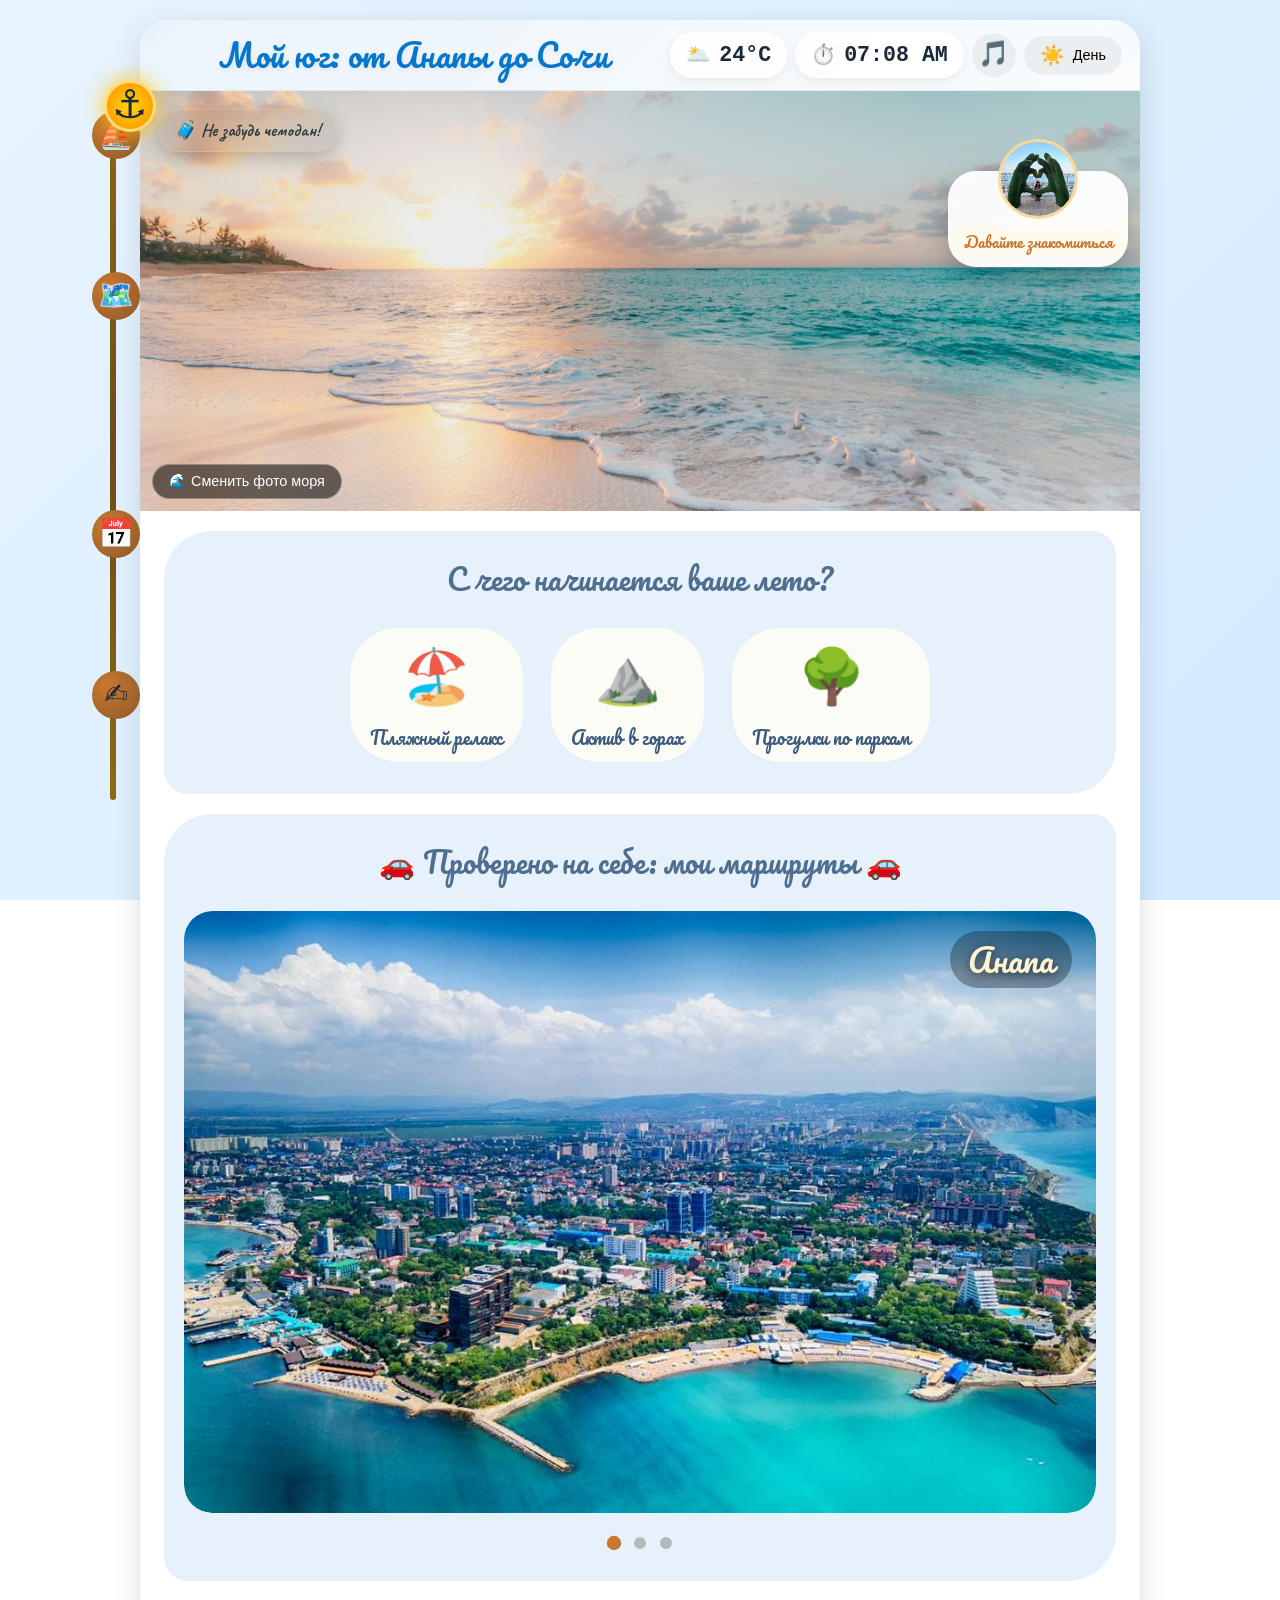
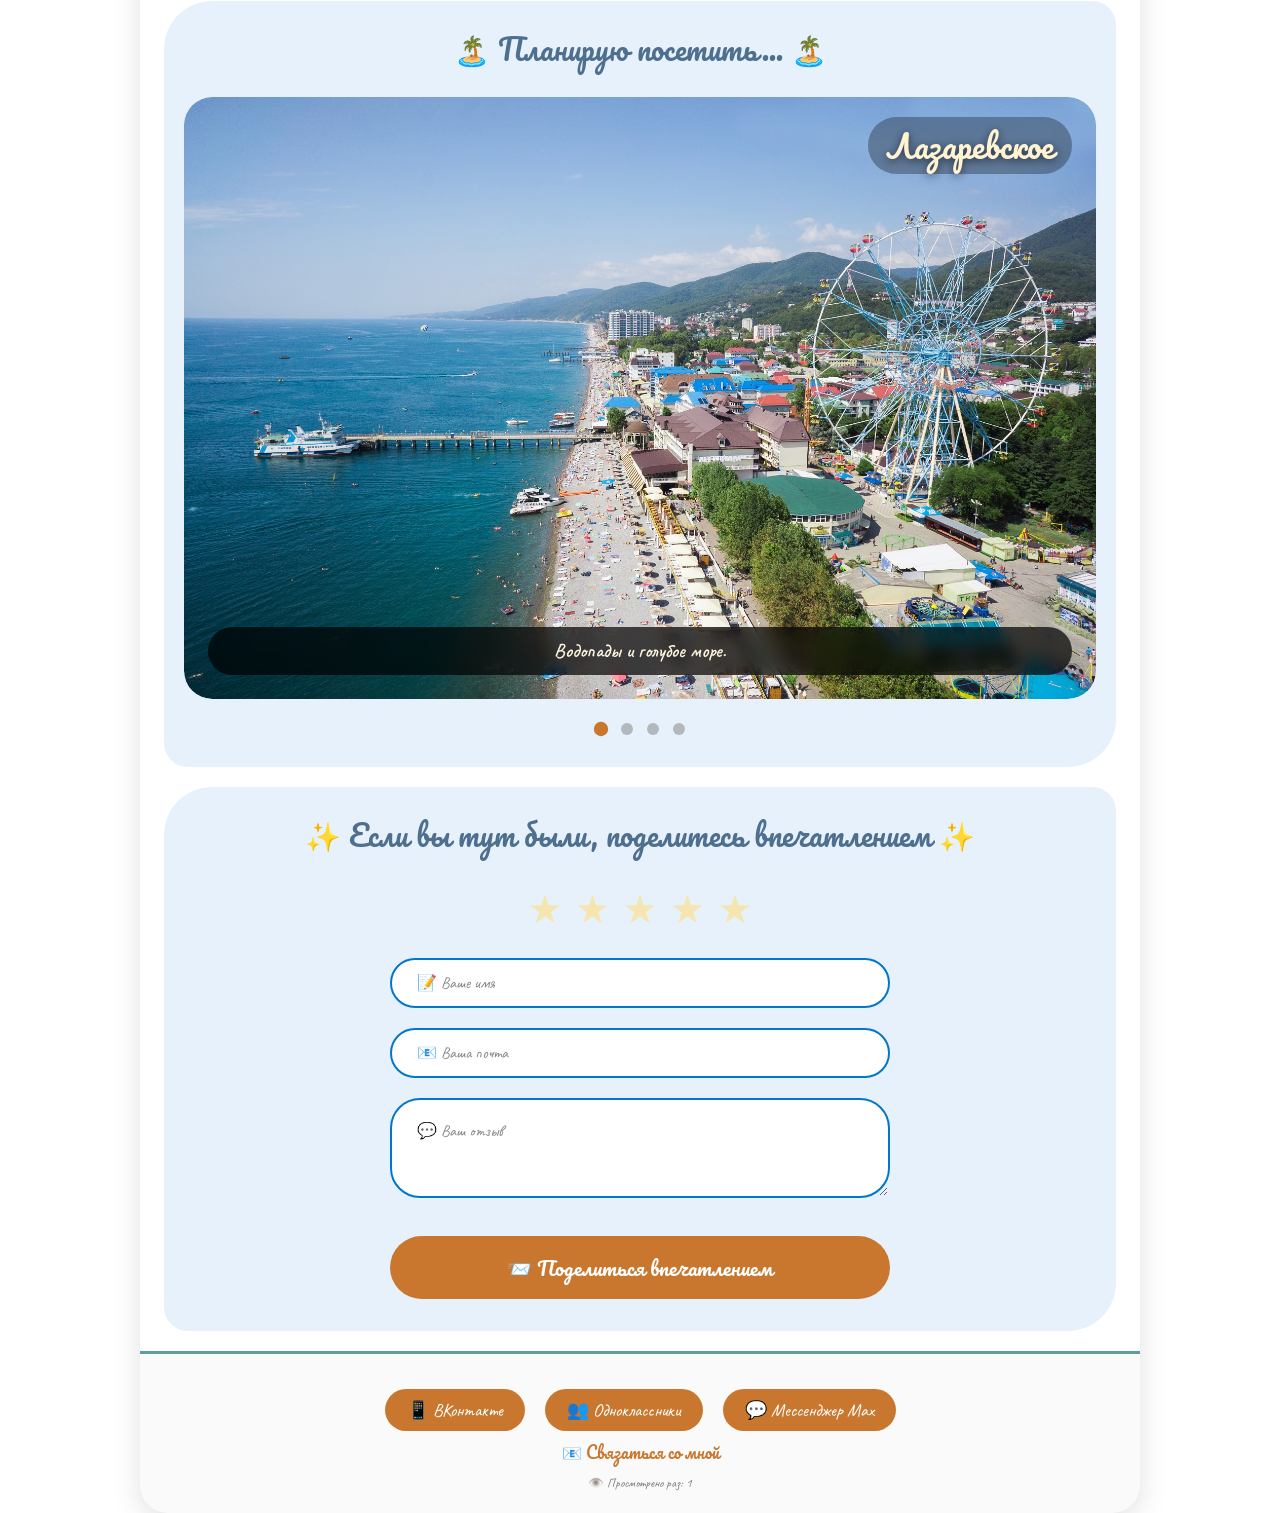
==== commit 3796c931: "с" ====
--- a/index.html
+++ b/index.html
@@ -124,7 +124,7 @@
     <div class="dots" id="placesDots"></div>
   </div>
 
-  <!-- ========== ФОРМА ОТЗЫВА (КЛИКАБЕЛЬНЫЕ ОВАЛЫ) ========== -->
+  <!-- ========== ФОРМА ОТЗЫВА ========== -->
   <div class="survey-section" id="section-review" style="margin-top:0; overflow:visible; position:relative; z-index:100;">
     <div class="question-text">✨ Если вы тут были, поделитесь впечатлением ✨</div>
     <div class="star-rating" id="starRating" style="position:relative; z-index:101;">
@@ -135,19 +135,16 @@
       <span class="star" data-value="5">★</span>
     </div>
     <form id="reviewForm" class="review-form" style="position:relative; z-index:102;">
-      <!-- Поле "Ваше имя" - кликабельный овал -->
-      <div class="form-field-wrapper" onclick="document.getElementById('reviewerName').focus();">
-        <input type="text" id="reviewerName" name="reviewerName" autocomplete="off">
+      <div class="form-field-wrapper">
+        <input type="text" id="reviewerName" name="reviewerName" placeholder=" " autocomplete="off">
         <label>📝 Ваше имя</label>
       </div>
-      <!-- Поле "Ваша почта" - кликабельный овал -->
-      <div class="form-field-wrapper" onclick="document.getElementById('reviewerEmail').focus();">
-        <input type="email" id="reviewerEmail" name="reviewerEmail" autocomplete="off">
+      <div class="form-field-wrapper">
+        <input type="email" id="reviewerEmail" name="reviewerEmail" placeholder=" " autocomplete="off">
         <label>📧 Ваша почта</label>
       </div>
-      <!-- Поле "Ваш отзыв" - кликабельный овал -->
-      <div class="form-field-wrapper" onclick="document.getElementById('reviewText').focus();">
-        <textarea id="reviewText" name="reviewText"></textarea>
+      <div class="form-field-wrapper">
+        <textarea id="reviewText" name="reviewText" placeholder=" "></textarea>
         <label>💬 Ваш отзыв</label>
       </div>
       <button type="submit" class="submit-review-btn">📨 Поделиться впечатлением</button>
--- a/index.css
+++ b/index.css
@@ -336,8 +336,17 @@
 }
 
 /* ========== ГЛАВНОЕ ФОТО ========== */
-.photo { width: 100%; height: 420px; object-fit: cover; display: block; position: relative; }
-.photo-wrap { position: relative; }
+.photo {
+  width: 100%;
+  height: 420px;
+  object-fit: cover;
+  display: block;
+  position: relative;
+}
+
+.photo-wrap {
+  position: relative;
+}
 
 .photo-overlay {
   position: absolute;
@@ -363,6 +372,7 @@
   border-radius: 28px;
   box-shadow: 0 6px 18px rgba(0,0,0,.2);
   border: 1px solid rgba(255,215,150,0.3);
+  transition: transform 0.2s;
 }
 
 .remind-wrap:active { transform: scale(0.98); }
@@ -379,6 +389,7 @@
   border-radius: 40px;
   padding: 8px 16px;
   font-size: 0.8rem;
+  font-weight: 500;
   z-index: 20;
 }
 .change-bg-btn:active { transform: scale(0.92); }
@@ -585,6 +596,7 @@
   color: var(--accent);
   text-align: center;
   border: 1px solid rgba(0,119,204,0.2);
+  transition: opacity 0.3s ease;
 }
 
 /* ========== КАРУСЕЛИ ========== */
@@ -663,7 +675,7 @@
 .dot.active { background: #c9772e; transform: scale(1.2); }
 .dot:active { transform: scale(0.9); }
 
-/* ========== ФОРМА ОТЗЫВА - КЛИКАБЕЛЬНЫЕ ОВАЛЫ ========== */
+/* ========== ФОРМА ОТЗЫВА ========== */
 .review-form {
   max-width: 500px;
   margin: 20px auto 0;
@@ -727,7 +739,6 @@
   transform: none;
 }
 
-/* Эффект при фокусе или когда поле заполнено */
 .form-field-wrapper input:focus ~ label,
 .form-field-wrapper input:not(:placeholder-shown) ~ label,
 .form-field-wrapper textarea:focus ~ label,
@@ -901,32 +912,94 @@
 .side-panel.visible { opacity: 1; transform: translateX(0); }
 .checkrow { display: flex; align-items: center; gap: 8px; padding: 6px; border-radius: 6px; }
 
-/* ========== АДАПТАЦИЯ ========== */
-@media (max-width: 700px) {
-  .container { margin: 10px; border-radius: 20px; width: auto; }
-  .title { font-size: 1.2rem; }
-  .header { padding: 8px 12px; }
-  .sticker { padding: 5px 10px; font-size: 0.9rem; }
-  .question-text, .routes-title, .places-title { font-size: 1.2rem; }
-  .option-card { min-width: 100px; padding: 8px 12px; }
-  .star { font-size: 1.6rem; }
-  .modal-card { padding: 24px 16px; }
-  .modal-text { font-size: 1rem; }
-  .survey-section, .routes-section, .places-section { margin: 12px 16px; padding: 20px 16px; }
-  
+/* ========== АДАПТАЦИЯ ПОД МОБИЛЬНЫЕ (ТОЛЬКО ЗДЕСЬ, ПК НЕ ТРОГАЮ) ========== */
+@media (max-width: 768px) {
+  /* Увеличиваем поля формы для удобного нажатия на мобильных */
   .form-field-wrapper input,
   .form-field-wrapper textarea {
-    font-size: 18px;
-    padding: 20px 20px 10px 20px;
-  }
-  .form-field-wrapper textarea { min-height: 110px; }
-  .form-field-wrapper label { font-size: 18px; left: 25px; }
-  .submit-review-btn { padding: 16px 28px; font-size: 1.2rem; }
-  .star { font-size: 2rem !important; padding: 5px; }
+    font-size: 16px !important;
+    padding: 14px 16px !important;
+    min-height: 48px !important;
+  }
+  
+  .form-field-wrapper textarea {
+    min-height: 100px !important;
+  }
+  
+  .submit-review-btn {
+    padding: 12px 20px !important;
+    font-size: 1rem !important;
+  }
+  
+  /* Звёзды на мобильных - больше */
+  .star {
+    font-size: 1.8rem !important;
+    padding: 5px !important;
+  }
+  
+  /* Ячейки опроса */
+  .option-card {
+    min-width: 100px !important;
+    padding: 8px 12px !important;
+  }
+  
+  .option-emoji {
+    font-size: 2rem !important;
+  }
+  
+  .option-label {
+    font-size: 0.8rem !important;
+  }
+  
+  /* Контейнер */
+  .container {
+    margin: 10px !important;
+    width: auto !important;
+  }
+  
+  /* Заголовок */
+  .title {
+    font-size: 1rem !important;
+  }
+  
+  /* Стикеры */
+  .sticker {
+    padding: 4px 8px !important;
+    font-size: 0.7rem !important;
+  }
+  
+  /* Главное фото */
+  .photo {
+    height: 220px !important;
+  }
+  
+  .photo-caption {
+    font-size: 1.2rem !important;
+  }
+  
+  /* Секции */
+  .survey-section, .routes-section, .places-section {
+    margin: 12px 16px !important;
+    padding: 16px !important;
+  }
+  
+  .question-text, .routes-title, .places-title {
+    font-size: 1.2rem !important;
+    margin-bottom: 16px !important;
+  }
+  
+  /* Кнопки */
+  .share-btn {
+    padding: 6px 12px !important;
+    font-size: 0.8rem !important;
+  }
 }
 
 /* ========== ТЁМНАЯ ТЕМА ========== */
 [data-theme="dark"] .footer { background: rgba(0,0,0,0.5); color: #cccccc; }
 [data-theme="dark"] .footer a { color: #ffcc66; }
 [data-theme="dark"] .form-field-wrapper input,
-[data-theme="dark"] .form-field-wrapper textarea { background: #1a2a3a; color: #e6f0ff; border-color: #7ab8e8; }+[data-theme="dark"] .form-field-wrapper textarea { background: #1a2a3a; color: #e6f0ff; border-color: #7ab8e8; }
+[data-theme="dark"] .about-float { background: #1a2a3a; border: 1px solid #7ab8e8; }
+[data-theme="dark"] .about-desc { background: #0a1a3a; color: #7ab8e8; }
+[data-theme="dark"] .change-bg-btn { background: rgba(0,0,0,0.7); }
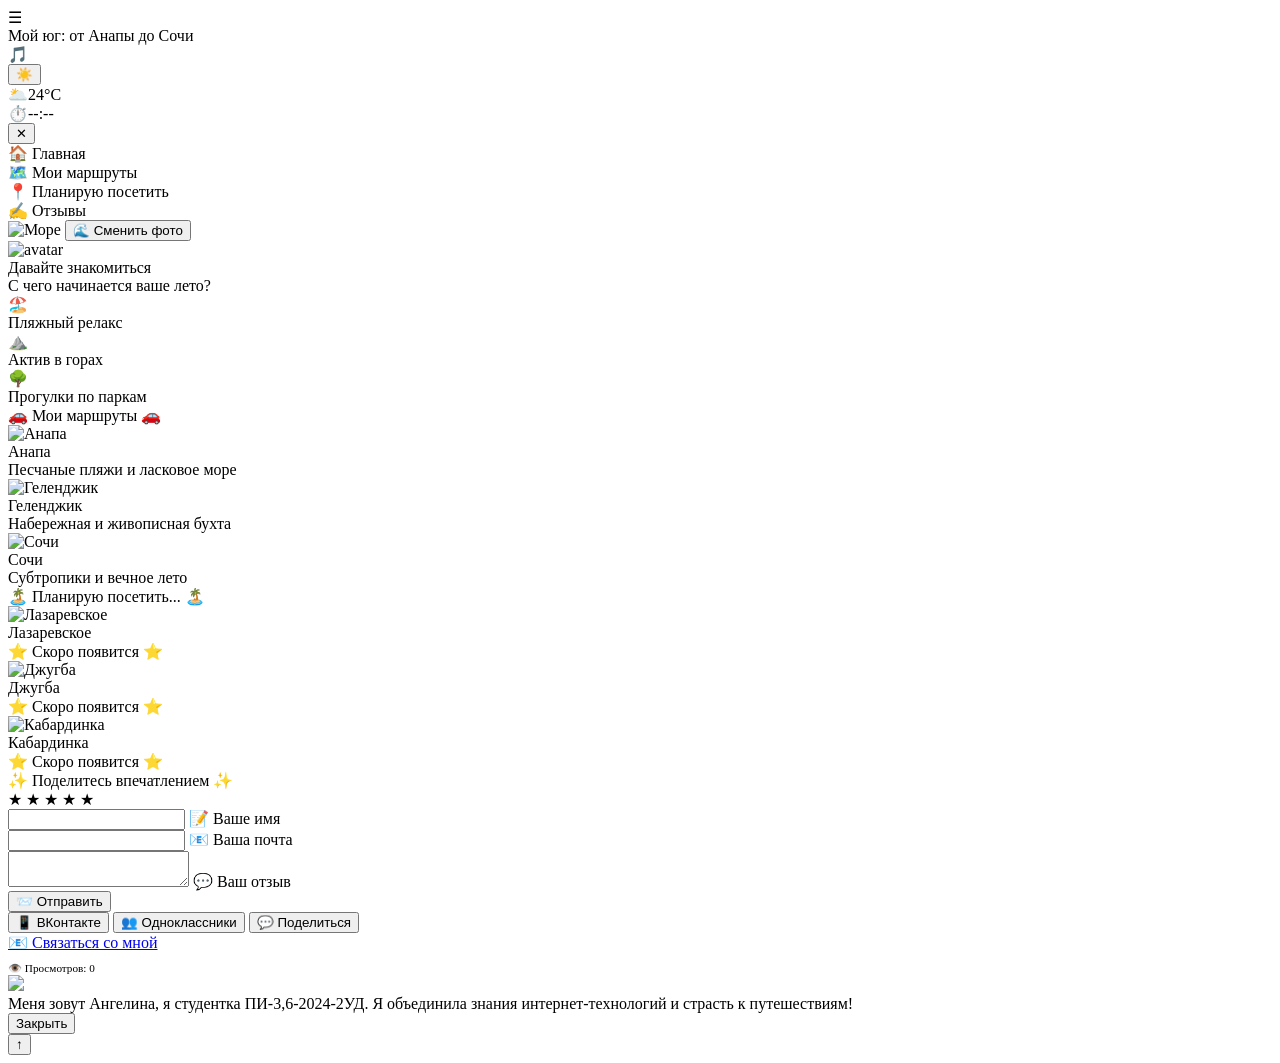
==== commit 8c8495b4: "с" ====
--- a/index.html
+++ b/index.html
@@ -5,73 +5,58 @@
 <meta name="viewport" content="width=device-width, initial-scale=1.0, user-scalable=yes, viewport-fit=cover" />
 <meta name="theme-color" content="#008080">
 <title>Мой юг: от Анапы до Сочи</title>
-
-<link rel="icon" href="data:image/svg+xml,<svg xmlns='http://www.w3.org/2000/svg' viewBox='0 0 100 100'><text y='.9em' font-size='90'>☀️</text></svg>">
-<link rel="apple-touch-icon" href="data:image/svg+xml,<svg xmlns='http://www.w3.org/2000/svg' viewBox='0 0 100 100'><text y='.9em' font-size='90'>☀️</text></svg>">
-
 <link href="https://fonts.googleapis.com/css2?family=Pacifico&display=swap" rel="stylesheet">
 <link href="https://fonts.googleapis.com/css2?family=Caveat:wght@400;500;600;700&display=swap" rel="stylesheet">
-<link rel="stylesheet" href="index.css">
+<link rel="stylesheet" href="style.css">
 </head>
 <body>
 
 <div class="container">
-  <!-- ========== ШАПКА ========== -->
+  <!-- ШАПКА -->
   <div class="header">
     <div class="header-left">
-      <div class="mobile-menu-btn" id="mobileMenuBtn">⛵</div>
+      <div class="mobile-menu-btn" id="mobileMenuBtn">☰</div>
     </div>
     <div class="title">Мой юг: от Анапы до Сочи</div>
     <div class="header-right">
-      <div class="stickers">
-        <div class="sticker">🌥️<span id="st-weather-txt">Загрузка</span></div>
-        <div class="sticker">⏱️<span id="st-time-txt">--:--</span></div>
-        <div class="music-player" id="musicToggle">
-          <span id="musicIcon">🎵</span>
-        </div>
-        <button id="theme-toggle" class="icon-btn">
-          <span id="themeIcon">☀️</span>
-          <span class="theme-text" id="themeText">День</span>
-        </button>
+      <div class="music-player" id="musicToggle">
+        <span id="musicIcon">🎵</span>
       </div>
+      <button id="theme-toggle" class="icon-btn">
+        <span id="themeIcon">☀️</span>
+      </button>
+      <div class="sticker">🌥️<span id="st-weather-txt">24°C</span></div>
+      <div class="sticker">⏱️<span id="st-time-txt">--:--</span></div>
     </div>
   </div>
 
-  <!-- ========== МОБИЛЬНОЕ МЕНЮ ========== -->
+  <!-- МОБИЛЬНОЕ МЕНЮ -->
   <div class="mobile-menu-overlay" id="mobileMenuOverlay">
     <div class="mobile-menu-container">
       <button class="mobile-menu-close" id="mobileMenuClose">✕</button>
-      <div class="mobile-menu-item" data-target="section-main">⛵ Главная</div>
+      <div class="mobile-menu-item" data-target="section-main">🏠 Главная</div>
       <div class="mobile-menu-item" id="mobileRoutesBtn">🗺️ Мои маршруты</div>
       <div class="mobile-menu-sub" id="mobileRoutesSub" style="display: none;">
-        <a href="Anapa/Anapa.html" class="mobile-sub-link">🏖️ Анапа</a>
-        <a href="Gelendzhik/Gelendzhik.html" class="mobile-sub-link">🌴 Геленджик</a>
-        <a href="Sochi/Sochi.html" class="mobile-sub-link">☀️ Сочи</a>
-        <a href="Sirius/Sirius.html" class="mobile-sub-link">⭐ Сириус</a>
-        <a href="Roza/Roza.html" class="mobile-sub-link">⛰️ Роза-Хутор</a>
+        <div class="mobile-sub-link" data-page="Anapa/Anapa.html">🏖️ Анапа</div>
+        <div class="mobile-sub-link" data-page="Gelendzhik/Gelendzhik.html">🌴 Геленджик</div>
+        <div class="mobile-sub-link" data-page="Sochi/Sochi.html">☀️ Сочи</div>
       </div>
-      <div class="mobile-menu-item" data-target="section-places">📅 Планирую посетить</div>
-      <div class="mobile-menu-item" data-target="section-review">✍️ Поделиться впечатлением</div>
+      <div class="mobile-menu-item" data-target="section-places">📍 Планирую посетить</div>
+      <div class="mobile-menu-item" data-target="section-review">✍️ Отзывы</div>
     </div>
   </div>
 
-  <!-- Кнопка наверх -->
-  <button class="scroll-top-btn" id="scrollTopBtn">↑</button>
-
-  <!-- ========== ГЛАВНОЕ ФОТО ========== -->
+  <!-- ГЛАВНОЕ ФОТО -->
   <div class="photo-wrap">
-    <img src="Img.Index/m.avif" alt="Море и пляж" class="photo" id="seaPhoto">
-    <div class="photo-overlay">
-      <div class="remind-wrap" id="remind-area"><div class="remind-text">🧳 Не забудь чемодан!</div></div>
-    </div>
-    <button class="change-bg-btn" id="changeSeaBtn">🌊 Сменить фото моря</button>
+    <img src="https://images.unsplash.com/photo-1507525428034-b723cf961d3e?w=1000&h=400&fit=crop" alt="Море" class="photo" id="seaPhoto">
+    <button class="change-bg-btn" id="changeSeaBtn">🌊 Сменить фото</button>
     <div class="about-float" id="about-float">
-      <img src="Img.Index/i.jpg" class="about-photo" id="about-photo" alt="avatar">
+      <img src="https://randomuser.me/api/portraits/women/68.jpg" class="about-photo" id="about-photo" alt="avatar">
       <div class="about-desc">Давайте знакомиться</div>
     </div>
   </div>
 
-  <!-- ========== ОПРОС ========== -->
+  <!-- ОПРОС -->
   <div class="survey-section" id="section-main">
     <div class="question-text">С чего начинается ваше лето?</div>
     <div class="options-row">
@@ -88,108 +73,121 @@
         <div class="option-label">Прогулки по паркам</div>
       </div>
     </div>
-    <div id="answerResult" class="answer-result" style="display: none;"></div>
+    <div id="answerResult" class="answer-result"></div>
   </div>
 
-  <!-- ========== КАРУСЕЛЬ МАРШРУТОВ ========== -->
+  <!-- КАРУСЕЛЬ МАРШРУТОВ -->
   <div class="routes-section" id="section-routes">
-    <div class="routes-title">🚗 Проверено на себе: мои маршруты 🚗</div>
-    <div class="carousel-container" id="routesCarousel">
+    <div class="routes-title">🚗 Мои маршруты 🚗</div>
+    <div class="carousel-container">
       <div class="carousel-track" id="routesTrack">
         <div class="route-card" data-page="Anapa/Anapa.html">
-          <div class="card-inner"><img class="route-img" src="Img.Index/anapa.jpeg" alt="Анапа"><div class="route-title-overlay">Анапа</div><div class="route-desc-overlay">Песчаные пляжи, ласковое море и семейный уют.</div></div>
+          <div class="card-inner">
+            <img class="route-img" src="https://images.unsplash.com/photo-1582995508333-5b6d6e1c0d0e?w=800&h=500&fit=crop" alt="Анапа">
+            <div class="route-title-overlay">Анапа</div>
+            <div class="route-desc-overlay">Песчаные пляжи и ласковое море</div>
+          </div>
         </div>
         <div class="route-card" data-page="Gelendzhik/Gelendzhik.html">
-          <div class="card-inner"><img class="route-img" src="Img.Index/gelend.jpg" alt="Геленджик"><div class="route-title-overlay">Геленджик</div><div class="route-desc-overlay">Набережная, бухта и живописные горы.</div></div>
+          <div class="card-inner">
+            <img class="route-img" src="https://images.unsplash.com/photo-1581114468105-f3d2b7d2e4c8?w=800&h=500&fit=crop" alt="Геленджик">
+            <div class="route-title-overlay">Геленджик</div>
+            <div class="route-desc-overlay">Набережная и живописная бухта</div>
+          </div>
         </div>
         <div class="route-card" data-page="Sochi/Sochi.html">
-          <div class="card-inner"><img class="route-img" src="Img.Index/sohi.jpg" alt="Сочи"><div class="route-title-overlay">Сочи</div><div class="route-desc-overlay">Субтропики, горы и вечное лето.</div></div>
+          <div class="card-inner">
+            <img class="route-img" src="https://images.unsplash.com/photo-1568649928876-1f6da6c8e5f5?w=800&h=500&fit=crop" alt="Сочи">
+            <div class="route-title-overlay">Сочи</div>
+            <div class="route-desc-overlay">Субтропики и вечное лето</div>
+          </div>
         </div>
       </div>
     </div>
     <div class="dots" id="routesDots"></div>
   </div>
 
-  <!-- ========== КАРУСЕЛЬ "ПЛАНИРУЮ ПОСЕТИТЬ" ========== -->
+  <!-- ПЛАНИРУЮ ПОСЕТИТЬ -->
   <div class="places-section" id="section-places">
     <div class="places-title">🏝️ Планирую посетить... 🏝️</div>
-    <div class="carousel-container" id="placesCarousel">
+    <div class="carousel-container">
       <div class="carousel-track" id="placesTrack">
-        <div class="place-card"><div class="card-inner"><img class="place-img" src="Img.Index/laz.jpg"><div class="place-title-overlay">Лазаревское</div><div class="place-desc-overlay">Водопады и голубое море.</div></div></div>
-        <div class="place-card"><div class="card-inner"><img class="place-img" src="Img.Index/dgub.jpg"><div class="place-title-overlay">Джугба</div><div class="place-desc-overlay">Дикие пляжи и реликтовый лес.</div></div></div>
-        <div class="place-card"><div class="card-inner"><img class="place-img" src="Img.Index/kabard.jpg"><div class="place-title-overlay">Кабардинка</div><div class="place-desc-overlay">Чистые пляжи, Старый парк у моря.</div></div></div>
-        <div class="place-card"><div class="card-inner"><img class="place-img" src="Img.Index/novoros.jpg"><div class="place-title-overlay">Новороссийск</div><div class="place-desc-overlay">Герой-город, морской порт.</div></div></div>
+        <div class="place-card dimmed" data-place="Лазаревское">
+          <div class="card-inner">
+            <img class="place-img" src="https://images.unsplash.com/photo-1581114468105-f3d2b7d2e4c8?w=800&h=500&fit=crop" alt="Лазаревское">
+            <div class="place-title-overlay">Лазаревское</div>
+            <div class="place-desc-overlay">⭐ Скоро появится ⭐</div>
+          </div>
+        </div>
+        <div class="place-card dimmed" data-place="Джугба">
+          <div class="card-inner">
+            <img class="place-img" src="https://images.unsplash.com/photo-1507525428034-b723cf961d3e?w=800&h=500&fit=crop" alt="Джугба">
+            <div class="place-title-overlay">Джугба</div>
+            <div class="place-desc-overlay">⭐ Скоро появится ⭐</div>
+          </div>
+        </div>
+        <div class="place-card dimmed" data-place="Кабардинка">
+          <div class="card-inner">
+            <img class="place-img" src="https://images.unsplash.com/photo-1559827260-dc66d52bef19?w=800&h=500&fit=crop" alt="Кабардинка">
+            <div class="place-title-overlay">Кабардинка</div>
+            <div class="place-desc-overlay">⭐ Скоро появится ⭐</div>
+          </div>
+        </div>
       </div>
     </div>
     <div class="dots" id="placesDots"></div>
   </div>
 
-  <!-- ========== ФОРМА ОТЗЫВА ========== -->
-  <div class="survey-section" id="section-review" style="margin-top:0; overflow:visible; position:relative; z-index:100;">
-    <div class="question-text">✨ Если вы тут были, поделитесь впечатлением ✨</div>
-    <div class="star-rating" id="starRating" style="position:relative; z-index:101;">
+  <!-- ФОРМА ОТЗЫВА -->
+  <div class="survey-section" id="section-review">
+    <div class="question-text">✨ Поделитесь впечатлением ✨</div>
+    <div class="star-rating" id="starRating">
       <span class="star" data-value="1">★</span>
       <span class="star" data-value="2">★</span>
       <span class="star" data-value="3">★</span>
       <span class="star" data-value="4">★</span>
       <span class="star" data-value="5">★</span>
     </div>
-    <form id="reviewForm" class="review-form" style="position:relative; z-index:102;">
+    <form id="reviewForm" class="review-form">
       <div class="form-field-wrapper">
-        <input type="text" id="reviewerName" name="reviewerName" placeholder=" " autocomplete="off">
+        <input type="text" id="reviewerName" placeholder=" ">
         <label>📝 Ваше имя</label>
       </div>
       <div class="form-field-wrapper">
-        <input type="email" id="reviewerEmail" name="reviewerEmail" placeholder=" " autocomplete="off">
+        <input type="email" id="reviewerEmail" placeholder=" ">
         <label>📧 Ваша почта</label>
       </div>
       <div class="form-field-wrapper">
-        <textarea id="reviewText" name="reviewText" placeholder=" "></textarea>
+        <textarea id="reviewText" placeholder=" "></textarea>
         <label>💬 Ваш отзыв</label>
       </div>
-      <button type="submit" class="submit-review-btn">📨 Поделиться впечатлением</button>
+      <button type="submit" class="submit-review-btn">📨 Отправить</button>
     </form>
   </div>
 
-  <!-- ========== ФУТЕР ========== -->
+  <!-- ФУТЕР -->
   <div class="footer">
     <div class="share-buttons">
       <button class="share-btn" data-share="vk">📱 ВКонтакте</button>
       <button class="share-btn" data-share="ok">👥 Одноклассники</button>
-      <button class="share-btn" data-share="max">💬 Мессенджер Max</button>
+      <button class="share-btn" data-share="max">💬 Поделиться</button>
     </div>
     <div><a href="mailto:angelina.chernovalova@yandex.ru">📧 Связаться со мной</a></div>
-    <div style="margin-top:10px; font-size:0.7rem;">👁️ Просмотрено раз: <span id="siteViewsCounter">0</span></div>
+    <div style="margin-top:10px; font-size:0.7rem;">👁️ Просмотров: <span id="siteViewsCounter">0</span></div>
   </div>
 </div>
 
-<!-- ========== ПК ЛИАНА ========== -->
-<div class="rope-container">
-  <div class="rope-line"></div>
-  <div class="knot-item" data-target="section-main" style="top: 5%;">⛵<div class="bubble-menu-right">⚓ Главная</div></div>
-  <div class="knot-item" data-target="section-routes" style="top: 28%;">🗺️
-    <div class="subknots-right">
-      <div class="subknot-title">📋 Мои маршруты</div>
-      <a href="Anapa/Anapa.html" class="subknot-link">🏖️ Анапа</a>
-      <a href="Gelendzhik/Gelendzhik.html" class="subknot-link">🌴 Геленджик</a>
-      <a href="Sochi/Sochi.html" class="subknot-link">☀️ Сочи</a>
-      <a href="Sirius/Sirius.html" class="subknot-link">⭐ Сириус</a>
-      <a href="Roza/Roza.html" class="subknot-link">⛰️ Роза-Хутор</a>
-    </div>
+<div id="toastMsg" class="toast-message"></div>
+<div id="introModal" class="modal-overlay">
+  <div class="modal-card">
+    <img src="https://randomuser.me/api/portraits/women/68.jpg" class="modal-photo" id="modalUserPhoto">
+    <div class="modal-text">Меня зовут Ангелина, я студентка ПИ-3,6-2024-2УД. Я объединила знания интернет-технологий и страсть к путешествиям!</div>
+    <button class="modal-close" id="closeModalBtn">Закрыть</button>
   </div>
-  <div class="knot-item" data-target="section-places" style="top: 62%;">📅<div class="bubble-menu-right">📅 Планирую посетить</div></div>
-  <div class="knot-item" data-target="section-review" style="top: 85%;">✍️<div class="bubble-menu-right">✍️ Поделиться впечатлением</div></div>
 </div>
-<div class="rope-anchor" id="ropeAnchor">⚓</div>
 
-<!-- ========== ДОПОЛНИТЕЛЬНЫЕ ЭЛЕМЕНТЫ ========== -->
-<div class="side-panel" id="panel"><div class="checklist" id="checklist"></div></div>
-<div id="toastMsg" class="toast-message"></div>
-<div id="introModal" class="modal-overlay"><div class="modal-card"><img src="Img.Index/i.jpg" class="modal-photo" id="modalUserPhoto"><div class="modal-text">Давайте знакомиться!<br><br>Меня зовут Черновалова Ангелина Алексеевна, я студентка ПИ-3,6-2024-2УД. Я объединила знания интернет-технологий и свою страсть к путешествиям, чтобы создать удобный интерфейс для планирования отдыха.</div><button class="modal-close" id="closeModalBtn">Закрыть</button></div></div>
+<button class="scroll-top-btn" id="scrollTopBtn">↑</button>
 
-<audio id="bgMusic" src="Audio.Index/chai.mp3" loop></audio>
-
-<script src="menu.js"></script>
-<script src="index.js"></script>
+<script src="script.js"></script>
 </body>
 </html>
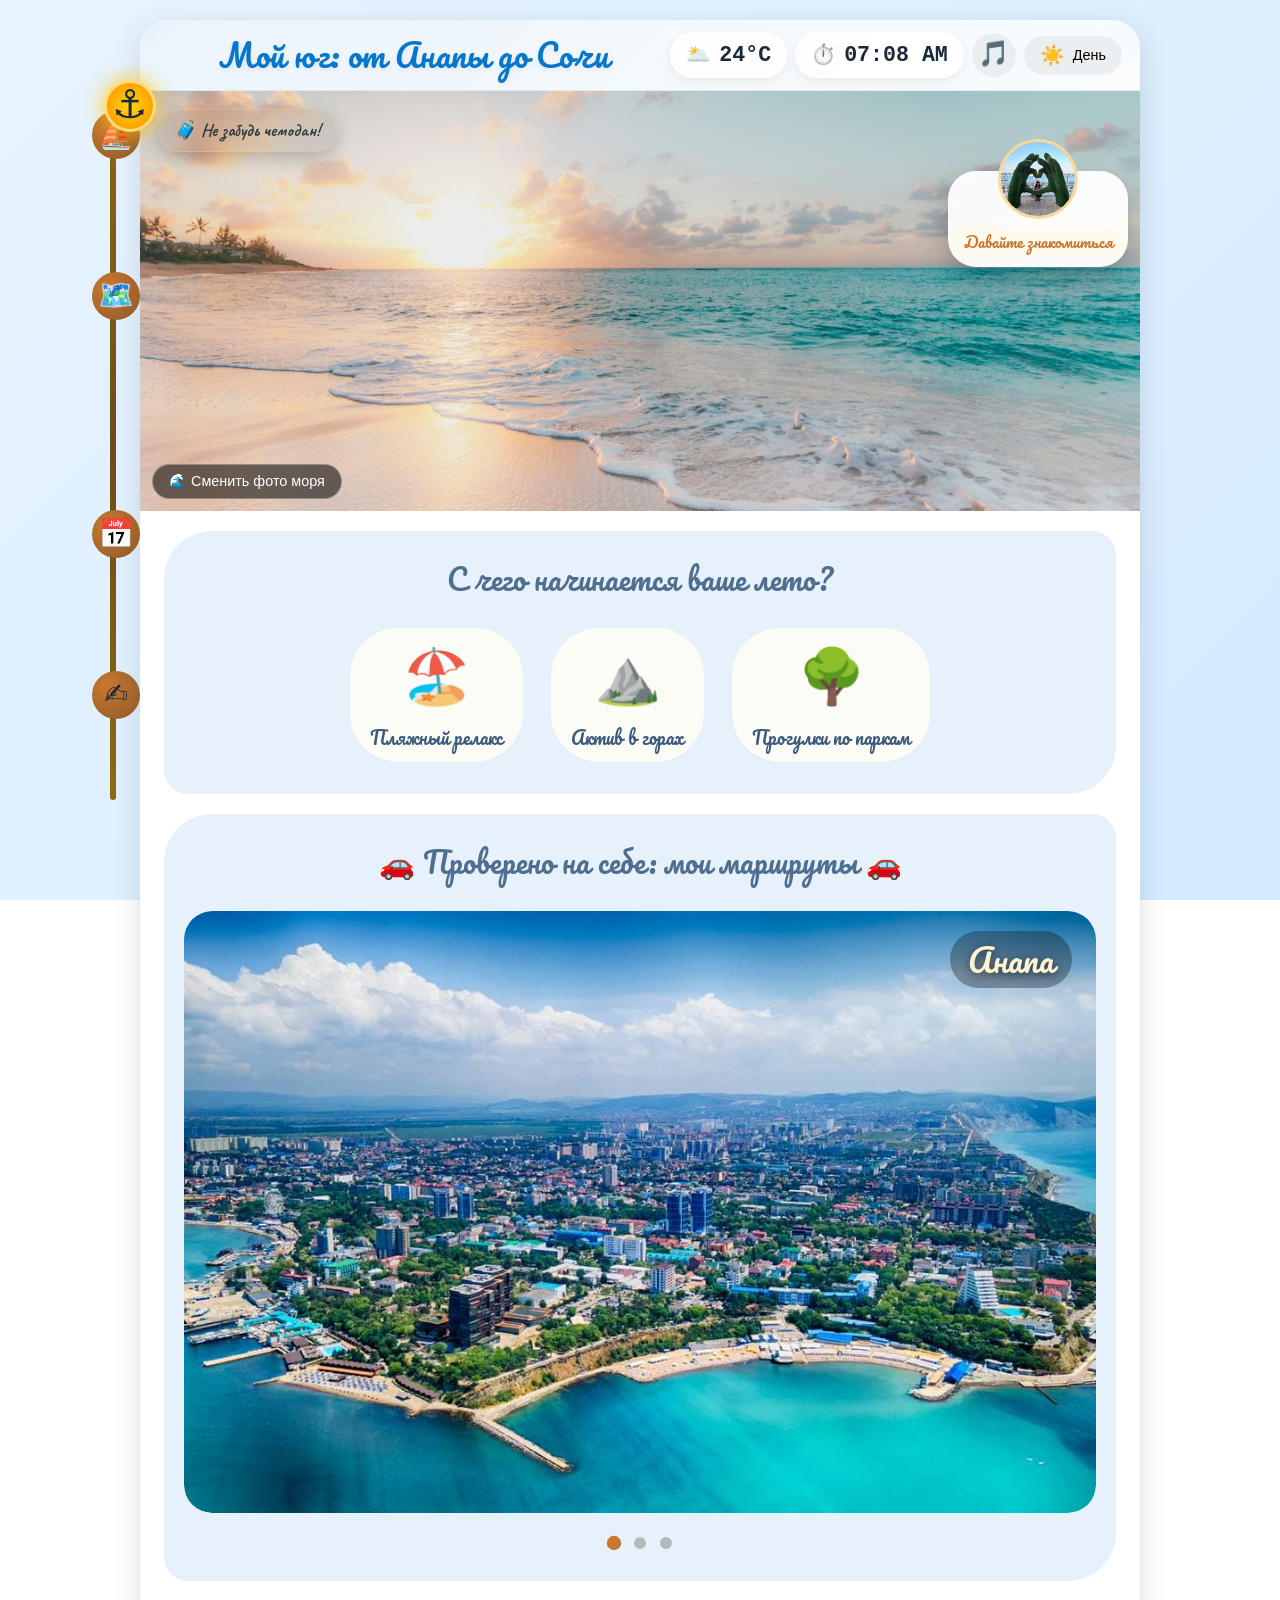
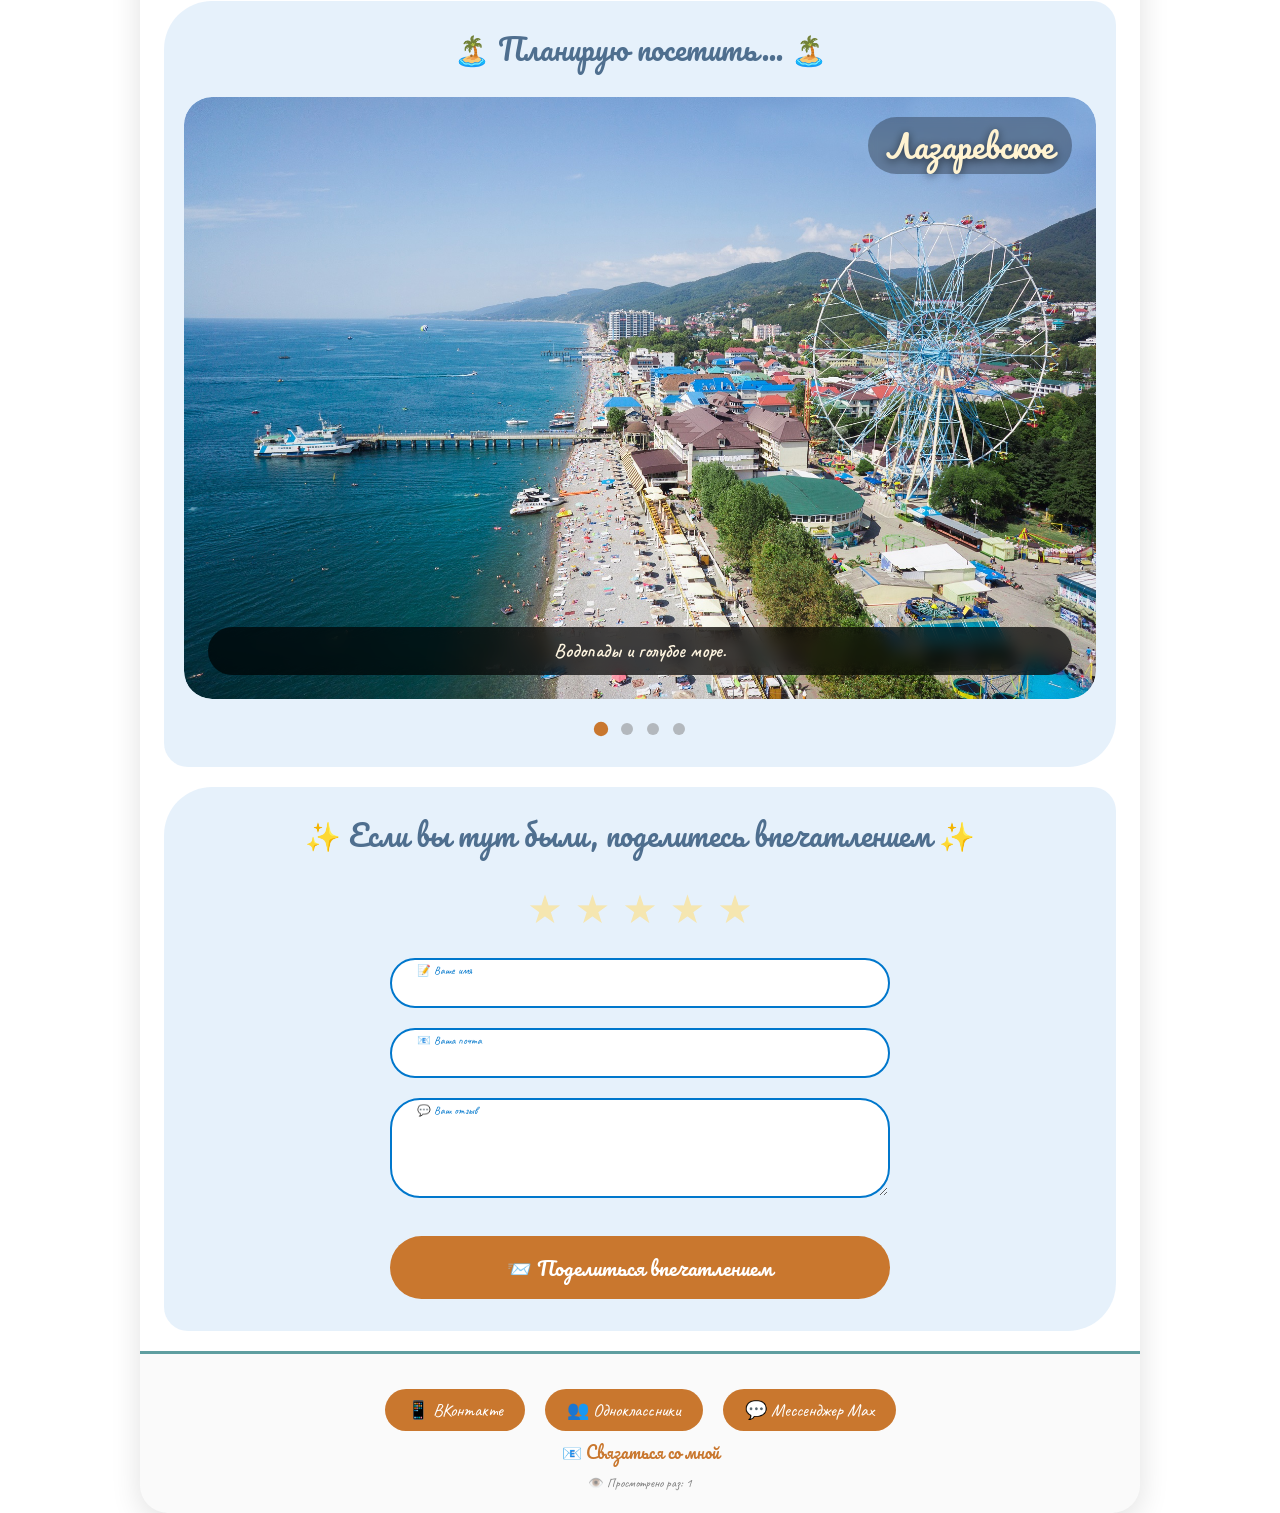
==== commit d50a43e4: "с" ====
--- a/index.html
+++ b/index.html
@@ -5,58 +5,73 @@
 <meta name="viewport" content="width=device-width, initial-scale=1.0, user-scalable=yes, viewport-fit=cover" />
 <meta name="theme-color" content="#008080">
 <title>Мой юг: от Анапы до Сочи</title>
+
+<link rel="icon" href="data:image/svg+xml,<svg xmlns='http://www.w3.org/2000/svg' viewBox='0 0 100 100'><text y='.9em' font-size='90'>☀️</text></svg>">
+<link rel="apple-touch-icon" href="data:image/svg+xml,<svg xmlns='http://www.w3.org/2000/svg' viewBox='0 0 100 100'><text y='.9em' font-size='90'>☀️</text></svg>">
+
 <link href="https://fonts.googleapis.com/css2?family=Pacifico&display=swap" rel="stylesheet">
 <link href="https://fonts.googleapis.com/css2?family=Caveat:wght@400;500;600;700&display=swap" rel="stylesheet">
-<link rel="stylesheet" href="style.css">
+<link rel="stylesheet" href="index.css">
 </head>
 <body>
 
 <div class="container">
-  <!-- ШАПКА -->
+  <!-- ========== ШАПКА ========== -->
   <div class="header">
     <div class="header-left">
-      <div class="mobile-menu-btn" id="mobileMenuBtn">☰</div>
+      <div class="mobile-menu-btn" id="mobileMenuBtn">⛵</div>
     </div>
     <div class="title">Мой юг: от Анапы до Сочи</div>
     <div class="header-right">
-      <div class="music-player" id="musicToggle">
-        <span id="musicIcon">🎵</span>
+      <div class="stickers">
+        <div class="sticker">🌥️<span id="st-weather-txt">Загрузка</span></div>
+        <div class="sticker">⏱️<span id="st-time-txt">--:--</span></div>
+        <div class="music-player" id="musicToggle">
+          <span id="musicIcon">🎵</span>
+        </div>
+        <button id="theme-toggle" class="icon-btn">
+          <span id="themeIcon">☀️</span>
+          <span class="theme-text" id="themeText">День</span>
+        </button>
       </div>
-      <button id="theme-toggle" class="icon-btn">
-        <span id="themeIcon">☀️</span>
-      </button>
-      <div class="sticker">🌥️<span id="st-weather-txt">24°C</span></div>
-      <div class="sticker">⏱️<span id="st-time-txt">--:--</span></div>
     </div>
   </div>
 
-  <!-- МОБИЛЬНОЕ МЕНЮ -->
+  <!-- ========== МОБИЛЬНОЕ МЕНЮ ========== -->
   <div class="mobile-menu-overlay" id="mobileMenuOverlay">
     <div class="mobile-menu-container">
       <button class="mobile-menu-close" id="mobileMenuClose">✕</button>
-      <div class="mobile-menu-item" data-target="section-main">🏠 Главная</div>
+      <div class="mobile-menu-item" data-target="section-main">⛵ Главная</div>
       <div class="mobile-menu-item" id="mobileRoutesBtn">🗺️ Мои маршруты</div>
       <div class="mobile-menu-sub" id="mobileRoutesSub" style="display: none;">
-        <div class="mobile-sub-link" data-page="Anapa/Anapa.html">🏖️ Анапа</div>
-        <div class="mobile-sub-link" data-page="Gelendzhik/Gelendzhik.html">🌴 Геленджик</div>
-        <div class="mobile-sub-link" data-page="Sochi/Sochi.html">☀️ Сочи</div>
+        <a href="Anapa/Anapa.html" class="mobile-sub-link">🏖️ Анапа</a>
+        <a href="Gelendzhik/Gelendzhik.html" class="mobile-sub-link">🌴 Геленджик</a>
+        <a href="Sochi/Sochi.html" class="mobile-sub-link">☀️ Сочи</a>
+        <a href="Sirius/Sirius.html" class="mobile-sub-link">⭐ Сириус</a>
+        <a href="Roza/Roza.html" class="mobile-sub-link">⛰️ Роза-Хутор</a>
       </div>
-      <div class="mobile-menu-item" data-target="section-places">📍 Планирую посетить</div>
-      <div class="mobile-menu-item" data-target="section-review">✍️ Отзывы</div>
+      <div class="mobile-menu-item" data-target="section-places">📅 Планирую посетить</div>
+      <div class="mobile-menu-item" data-target="section-review">✍️ Поделиться впечатлением</div>
     </div>
   </div>
 
-  <!-- ГЛАВНОЕ ФОТО -->
+  <!-- Кнопка наверх -->
+  <button class="scroll-top-btn" id="scrollTopBtn">↑</button>
+
+  <!-- ========== ГЛАВНОЕ ФОТО ========== -->
   <div class="photo-wrap">
-    <img src="https://images.unsplash.com/photo-1507525428034-b723cf961d3e?w=1000&h=400&fit=crop" alt="Море" class="photo" id="seaPhoto">
-    <button class="change-bg-btn" id="changeSeaBtn">🌊 Сменить фото</button>
+    <img src="Img.Index/m.avif" alt="Море и пляж" class="photo" id="seaPhoto">
+    <div class="photo-overlay">
+      <div class="remind-wrap" id="remind-area"><div class="remind-text">🧳 Не забудь чемодан!</div></div>
+    </div>
+    <button class="change-bg-btn" id="changeSeaBtn">🌊 Сменить фото моря</button>
     <div class="about-float" id="about-float">
-      <img src="https://randomuser.me/api/portraits/women/68.jpg" class="about-photo" id="about-photo" alt="avatar">
+      <img src="Img.Index/i.jpg" class="about-photo" id="about-photo" alt="avatar">
       <div class="about-desc">Давайте знакомиться</div>
     </div>
   </div>
 
-  <!-- ОПРОС -->
+  <!-- ========== ОПРОС ========== -->
   <div class="survey-section" id="section-main">
     <div class="question-text">С чего начинается ваше лето?</div>
     <div class="options-row">
@@ -73,121 +88,111 @@
         <div class="option-label">Прогулки по паркам</div>
       </div>
     </div>
-    <div id="answerResult" class="answer-result"></div>
+    <div id="answerResult" class="answer-result" style="display: none;"></div>
   </div>
 
-  <!-- КАРУСЕЛЬ МАРШРУТОВ -->
+  <!-- ========== КАРУСЕЛЬ МАРШРУТОВ ========== -->
   <div class="routes-section" id="section-routes">
-    <div class="routes-title">🚗 Мои маршруты 🚗</div>
-    <div class="carousel-container">
+    <div class="routes-title">🚗 Проверено на себе: мои маршруты 🚗</div>
+    <div class="carousel-container" id="routesCarousel">
       <div class="carousel-track" id="routesTrack">
         <div class="route-card" data-page="Anapa/Anapa.html">
-          <div class="card-inner">
-            <img class="route-img" src="https://images.unsplash.com/photo-1582995508333-5b6d6e1c0d0e?w=800&h=500&fit=crop" alt="Анапа">
-            <div class="route-title-overlay">Анапа</div>
-            <div class="route-desc-overlay">Песчаные пляжи и ласковое море</div>
-          </div>
+          <div class="card-inner"><img class="route-img" src="Img.Index/anapa.jpeg" alt="Анапа"><div class="route-title-overlay">Анапа</div><div class="route-desc-overlay">Песчаные пляжи, ласковое море и семейный уют.</div></div>
         </div>
         <div class="route-card" data-page="Gelendzhik/Gelendzhik.html">
-          <div class="card-inner">
-            <img class="route-img" src="https://images.unsplash.com/photo-1581114468105-f3d2b7d2e4c8?w=800&h=500&fit=crop" alt="Геленджик">
-            <div class="route-title-overlay">Геленджик</div>
-            <div class="route-desc-overlay">Набережная и живописная бухта</div>
-          </div>
+          <div class="card-inner"><img class="route-img" src="Img.Index/gelend.jpg" alt="Геленджик"><div class="route-title-overlay">Геленджик</div><div class="route-desc-overlay">Набережная, бухта и живописные горы.</div></div>
         </div>
         <div class="route-card" data-page="Sochi/Sochi.html">
-          <div class="card-inner">
-            <img class="route-img" src="https://images.unsplash.com/photo-1568649928876-1f6da6c8e5f5?w=800&h=500&fit=crop" alt="Сочи">
-            <div class="route-title-overlay">Сочи</div>
-            <div class="route-desc-overlay">Субтропики и вечное лето</div>
-          </div>
+          <div class="card-inner"><img class="route-img" src="Img.Index/sohi.jpg" alt="Сочи"><div class="route-title-overlay">Сочи</div><div class="route-desc-overlay">Субтропики, горы и вечное лето.</div></div>
         </div>
       </div>
     </div>
     <div class="dots" id="routesDots"></div>
   </div>
 
-  <!-- ПЛАНИРУЮ ПОСЕТИТЬ -->
+  <!-- ========== КАРУСЕЛЬ "ПЛАНИРУЮ ПОСЕТИТЬ" ========== -->
   <div class="places-section" id="section-places">
     <div class="places-title">🏝️ Планирую посетить... 🏝️</div>
-    <div class="carousel-container">
+    <div class="carousel-container" id="placesCarousel">
       <div class="carousel-track" id="placesTrack">
-        <div class="place-card dimmed" data-place="Лазаревское">
-          <div class="card-inner">
-            <img class="place-img" src="https://images.unsplash.com/photo-1581114468105-f3d2b7d2e4c8?w=800&h=500&fit=crop" alt="Лазаревское">
-            <div class="place-title-overlay">Лазаревское</div>
-            <div class="place-desc-overlay">⭐ Скоро появится ⭐</div>
-          </div>
-        </div>
-        <div class="place-card dimmed" data-place="Джугба">
-          <div class="card-inner">
-            <img class="place-img" src="https://images.unsplash.com/photo-1507525428034-b723cf961d3e?w=800&h=500&fit=crop" alt="Джугба">
-            <div class="place-title-overlay">Джугба</div>
-            <div class="place-desc-overlay">⭐ Скоро появится ⭐</div>
-          </div>
-        </div>
-        <div class="place-card dimmed" data-place="Кабардинка">
-          <div class="card-inner">
-            <img class="place-img" src="https://images.unsplash.com/photo-1559827260-dc66d52bef19?w=800&h=500&fit=crop" alt="Кабардинка">
-            <div class="place-title-overlay">Кабардинка</div>
-            <div class="place-desc-overlay">⭐ Скоро появится ⭐</div>
-          </div>
-        </div>
+        <div class="place-card"><div class="card-inner"><img class="place-img" src="Img.Index/laz.jpg"><div class="place-title-overlay">Лазаревское</div><div class="place-desc-overlay">Водопады и голубое море.</div></div></div>
+        <div class="place-card"><div class="card-inner"><img class="place-img" src="Img.Index/dgub.jpg"><div class="place-title-overlay">Джугба</div><div class="place-desc-overlay">Дикие пляжи и реликтовый лес.</div></div></div>
+        <div class="place-card"><div class="card-inner"><img class="place-img" src="Img.Index/kabard.jpg"><div class="place-title-overlay">Кабардинка</div><div class="place-desc-overlay">Чистые пляжи, Старый парк у моря.</div></div></div>
+        <div class="place-card"><div class="card-inner"><img class="place-img" src="Img.Index/novoros.jpg"><div class="place-title-overlay">Новороссийск</div><div class="place-desc-overlay">Герой-город, морской порт.</div></div></div>
       </div>
     </div>
     <div class="dots" id="placesDots"></div>
   </div>
 
-  <!-- ФОРМА ОТЗЫВА -->
-  <div class="survey-section" id="section-review">
-    <div class="question-text">✨ Поделитесь впечатлением ✨</div>
-    <div class="star-rating" id="starRating">
+  <!-- ========== ФОРМА ОТЗЫВА (КЛИКАБЕЛЬНЫЕ ОВАЛЫ) ========== -->
+  <div class="survey-section" id="section-review" style="margin-top:0; overflow:visible; position:relative; z-index:100;">
+    <div class="question-text">✨ Если вы тут были, поделитесь впечатлением ✨</div>
+    <div class="star-rating" id="starRating" style="position:relative; z-index:101;">
       <span class="star" data-value="1">★</span>
       <span class="star" data-value="2">★</span>
       <span class="star" data-value="3">★</span>
       <span class="star" data-value="4">★</span>
       <span class="star" data-value="5">★</span>
     </div>
-    <form id="reviewForm" class="review-form">
-      <div class="form-field-wrapper">
-        <input type="text" id="reviewerName" placeholder=" ">
+    <form id="reviewForm" class="review-form" style="position:relative; z-index:102;">
+      <!-- Поле "Ваше имя" - кликабельный овал -->
+      <div class="form-field-wrapper" onclick="document.getElementById('reviewerName').focus();">
+        <input type="text" id="reviewerName" name="reviewerName" autocomplete="off">
         <label>📝 Ваше имя</label>
       </div>
-      <div class="form-field-wrapper">
-        <input type="email" id="reviewerEmail" placeholder=" ">
+      <!-- Поле "Ваша почта" - кликабельный овал -->
+      <div class="form-field-wrapper" onclick="document.getElementById('reviewerEmail').focus();">
+        <input type="email" id="reviewerEmail" name="reviewerEmail" autocomplete="off">
         <label>📧 Ваша почта</label>
       </div>
-      <div class="form-field-wrapper">
-        <textarea id="reviewText" placeholder=" "></textarea>
+      <!-- Поле "Ваш отзыв" - кликабельный овал -->
+      <div class="form-field-wrapper" onclick="document.getElementById('reviewText').focus();">
+        <textarea id="reviewText" name="reviewText"></textarea>
         <label>💬 Ваш отзыв</label>
       </div>
-      <button type="submit" class="submit-review-btn">📨 Отправить</button>
+      <button type="submit" class="submit-review-btn">📨 Поделиться впечатлением</button>
     </form>
   </div>
 
-  <!-- ФУТЕР -->
+  <!-- ========== ФУТЕР ========== -->
   <div class="footer">
     <div class="share-buttons">
       <button class="share-btn" data-share="vk">📱 ВКонтакте</button>
       <button class="share-btn" data-share="ok">👥 Одноклассники</button>
-      <button class="share-btn" data-share="max">💬 Поделиться</button>
+      <button class="share-btn" data-share="max">💬 Мессенджер Max</button>
     </div>
     <div><a href="mailto:angelina.chernovalova@yandex.ru">📧 Связаться со мной</a></div>
-    <div style="margin-top:10px; font-size:0.7rem;">👁️ Просмотров: <span id="siteViewsCounter">0</span></div>
+    <div style="margin-top:10px; font-size:0.7rem;">👁️ Просмотрено раз: <span id="siteViewsCounter">0</span></div>
   </div>
 </div>
 
+<!-- ========== ПК ЛИАНА ========== -->
+<div class="rope-container">
+  <div class="rope-line"></div>
+  <div class="knot-item" data-target="section-main" style="top: 5%;">⛵<div class="bubble-menu-right">⚓ Главная</div></div>
+  <div class="knot-item" data-target="section-routes" style="top: 28%;">🗺️
+    <div class="subknots-right">
+      <div class="subknot-title">📋 Мои маршруты</div>
+      <a href="Anapa/Anapa.html" class="subknot-link">🏖️ Анапа</a>
+      <a href="Gelendzhik/Gelendzhik.html" class="subknot-link">🌴 Геленджик</a>
+      <a href="Sochi/Sochi.html" class="subknot-link">☀️ Сочи</a>
+      <a href="Sirius/Sirius.html" class="subknot-link">⭐ Сириус</a>
+      <a href="Roza/Roza.html" class="subknot-link">⛰️ Роза-Хутор</a>
+    </div>
+  </div>
+  <div class="knot-item" data-target="section-places" style="top: 62%;">📅<div class="bubble-menu-right">📅 Планирую посетить</div></div>
+  <div class="knot-item" data-target="section-review" style="top: 85%;">✍️<div class="bubble-menu-right">✍️ Поделиться впечатлением</div></div>
+</div>
+<div class="rope-anchor" id="ropeAnchor">⚓</div>
+
+<!-- ========== ДОПОЛНИТЕЛЬНЫЕ ЭЛЕМЕНТЫ ========== -->
+<div class="side-panel" id="panel"><div class="checklist" id="checklist"></div></div>
 <div id="toastMsg" class="toast-message"></div>
-<div id="introModal" class="modal-overlay">
-  <div class="modal-card">
-    <img src="https://randomuser.me/api/portraits/women/68.jpg" class="modal-photo" id="modalUserPhoto">
-    <div class="modal-text">Меня зовут Ангелина, я студентка ПИ-3,6-2024-2УД. Я объединила знания интернет-технологий и страсть к путешествиям!</div>
-    <button class="modal-close" id="closeModalBtn">Закрыть</button>
-  </div>
-</div>
+<div id="introModal" class="modal-overlay"><div class="modal-card"><img src="Img.Index/i.jpg" class="modal-photo" id="modalUserPhoto"><div class="modal-text">Давайте знакомиться!<br><br>Меня зовут Черновалова Ангелина Алексеевна, я студентка ПИ-3,6-2024-2УД. Я объединила знания интернет-технологий и свою страсть к путешествиям, чтобы создать удобный интерфейс для планирования отдыха.</div><button class="modal-close" id="closeModalBtn">Закрыть</button></div></div>
 
-<button class="scroll-top-btn" id="scrollTopBtn">↑</button>
+<audio id="bgMusic" src="Audio.Index/chai.mp3" loop></audio>
 
-<script src="script.js"></script>
+<script src="menu.js"></script>
+<script src="index.js"></script>
 </body>
 </html>
--- a/index.css
+++ b/index.css
@@ -0,0 +1,932 @@
+/* ========== ОБНУЛЕНИЕ И БАЗОВЫЕ СТИЛИ ========== */
+* {
+  margin: 0;
+  padding: 0;
+  box-sizing: border-box;
+}
+
+.clickable, .option-card, .route-card, .remind-wrap, .about-float, .icon-btn, .change-bg-btn, .modal-close, .star, .share-btn, .knot-item, .subknot-link, button, a, .dot, .modal-card, .music-player, .mobile-menu-btn, .scroll-top-btn, .form-field-wrapper, .submit-review-btn {
+  cursor: pointer;
+  -webkit-tap-highlight-color: transparent;
+  touch-action: manipulation;
+}
+
+/* ========== ПЕРЕМЕННЫЕ ========== */
+:root {
+  --site-width: 1000px;
+  --accent: #0077cc;
+  --bg-page: linear-gradient(135deg, #e8f4ff 0%, #d4eaff 100%);
+  --card-bg: #ffffff;
+  --text: #1a2a3a;
+  --muted: rgba(0,0,0,.5);
+  --rope-color: #8B6914;
+  --knot-color: #c9772e;
+  --bubble-bg: rgba(0,0,0,0.75);
+  --remind-bg: rgba(0,0,0,0.08);
+  --remind-text: #2c3e3f;
+  --header-grad-start: rgba(0,119,204,0.08);
+  --header-grad-end: rgba(0,119,204,0.02);
+  --modal-bg: #fffef7;
+  --modal-text: #c9772e;
+  --mobile-menu-bg: #0a2463;
+  --mobile-menu-text: #ffffff;
+}
+
+[data-theme="dark"] {
+  --accent: #7ab8e8;
+  --bg-page: linear-gradient(135deg, #0a1628 0%, #0d1f3a 50%, #0b2a4a 100%);
+  --card-bg: #0c1a2ecc;
+  --text: #e6f0ff;
+  --muted: rgba(255,255,255,.65);
+  --rope-color: #c9a03d;
+  --knot-color: #e8a94e;
+  --bubble-bg: rgba(0,0,0,0.85);
+  --remind-bg: rgba(100,150,220,0.3);
+  --remind-text: #ffefcf;
+  --header-grad-start: rgba(100,150,220,0.2);
+  --header-grad-end: rgba(100,150,220,0.05);
+  --modal-bg: #f5e6c8;
+  --modal-text: #8B5A2B;
+  --mobile-menu-bg: #0a1a3a;
+  --mobile-menu-text: #cce4ff;
+}
+
+/* ========== ОСНОВНЫЕ СТИЛИ ========== */
+html, body {
+  height: 100%;
+  margin: 0;
+  background: var(--bg-page);
+  font-family: 'Caveat', system-ui, Segoe UI, Roboto, Arial;
+  color: var(--text);
+  font-size: 18px;
+  line-height: 1.4;
+  background-attachment: fixed;
+  scroll-behavior: smooth;
+}
+
+.container {
+  max-width: var(--site-width);
+  margin: 20px auto;
+  background: var(--card-bg);
+  border-radius: 28px;
+  overflow: hidden;
+  position: relative;
+  box-shadow: 0 8px 30px rgba(0,0,0,.12);
+}
+
+/* ========== ШАПКА ========== */
+.header {
+  background: linear-gradient(135deg, var(--header-grad-start), var(--header-grad-end));
+  backdrop-filter: blur(12px);
+  display: flex;
+  align-items: center;
+  justify-content: space-between;
+  padding: 12px 18px;
+  z-index: 100;
+  border-bottom: 1px solid rgba(0,0,0,.06);
+  flex-wrap: wrap;
+  gap: 10px;
+}
+
+[data-theme="dark"] .header {
+  background: linear-gradient(135deg, rgba(0,20,50,0.7), rgba(0,30,60,0.5));
+  border-bottom: 1px solid rgba(100,150,220,0.2);
+}
+
+.title {
+  font-family: 'Pacifico', cursive;
+  font-size: 1.8rem;
+  font-weight: 400;
+  text-align: center;
+  flex: 1;
+  color: var(--accent);
+  letter-spacing: 0.4px;
+  text-shadow: 0 2px 6px rgba(0,0,0,.08);
+}
+
+.header-left { display: flex; align-items: center; gap: 12px; }
+.header-right { display: flex; gap: 12px; align-items: center; }
+.stickers { display: flex; gap: 8px; align-items: center; flex-wrap: wrap; }
+
+.sticker {
+  display: inline-flex;
+  align-items: center;
+  gap: 8px;
+  padding: 8px 16px;
+  border-radius: 40px;
+  background: rgba(255,255,255,0.95);
+  box-shadow: 0 4px 12px rgba(0,0,0,.06);
+  font-size: 1.1rem;
+  font-weight: bold;
+  color: var(--text);
+}
+
+[data-theme="dark"] .sticker {
+  background: rgba(0,20,40,0.7);
+  border: 1px solid rgba(100,150,220,0.3);
+  color: #eef4ff;
+}
+
+#st-time-txt, #st-weather-txt {
+  font-weight: 800;
+  font-size: 1.2rem;
+  font-family: monospace;
+}
+
+.icon-btn {
+  background: rgba(0,0,0,0.05);
+  border: none;
+  border-radius: 40px;
+  padding: 8px 16px;
+  font-size: 1.1rem;
+  transition: 0.2s;
+  display: flex;
+  align-items: center;
+  gap: 8px;
+  font-weight: 500;
+}
+
+.icon-btn:active { transform: scale(0.95); }
+
+.music-player {
+  display: inline-flex;
+  align-items: center;
+  justify-content: center;
+  background: rgba(0,0,0,0.05);
+  border-radius: 40px;
+  width: 44px;
+  height: 44px;
+  font-size: 1.4rem;
+  transition: 0.2s;
+}
+
+.music-player:active { transform: scale(0.95); }
+
+.theme-text { font-size: 0.8rem; font-weight: normal; color: inherit; }
+[data-theme="dark"] .theme-text { color: #eef4ff; }
+
+/* ========== МОБИЛЬНОЕ МЕНЮ ========== */
+.mobile-menu-btn {
+  display: none;
+  background: rgba(0,0,0,0.4);
+  backdrop-filter: blur(8px);
+  border: 1px solid rgba(255,255,255,0.25);
+  border-radius: 60px;
+  padding: 8px 14px;
+  font-size: 1.4rem;
+  color: white;
+  animation: menuPulse 1.5s ease-in-out infinite;
+}
+
+@keyframes menuPulse {
+  0%, 100% { transform: scale(1); box-shadow: 0 0 0 0 rgba(255,255,255,0.4); }
+  50% { transform: scale(1.05); box-shadow: 0 0 0 6px rgba(255,255,255,0.2); }
+}
+
+.mobile-menu-btn:active { transform: scale(0.95); animation: none; }
+
+.mobile-menu-overlay {
+  position: fixed;
+  top: 0;
+  left: 0;
+  width: 100%;
+  height: 100%;
+  background: rgba(0,0,0,0.92);
+  backdrop-filter: blur(12px);
+  z-index: 20000;
+  visibility: hidden;
+  opacity: 0;
+  transition: 0.3s ease;
+}
+
+.mobile-menu-overlay.active { visibility: visible; opacity: 1; }
+
+.mobile-menu-container {
+  position: absolute;
+  top: 0;
+  left: 0;
+  width: 75%;
+  max-width: 300px;
+  height: 100%;
+  background: var(--mobile-menu-bg);
+  padding: 80px 20px 30px;
+  display: flex;
+  flex-direction: column;
+  gap: 5px;
+  transform: translateX(-100%);
+  transition: transform 0.3s ease;
+  overflow-y: auto;
+}
+
+.mobile-menu-overlay.active .mobile-menu-container { transform: translateX(0); }
+
+.mobile-menu-close {
+  position: absolute;
+  top: 15px;
+  right: 15px;
+  background: rgba(255,255,255,0.15);
+  border: none;
+  border-radius: 50%;
+  width: 40px;
+  height: 40px;
+  font-size: 1.6rem;
+  color: white;
+  cursor: pointer;
+}
+
+.mobile-menu-item {
+  display: flex;
+  align-items: center;
+  gap: 15px;
+  padding: 14px 16px;
+  border-radius: 28px;
+  color: var(--mobile-menu-text);
+  font-family: 'Caveat', cursive;
+  font-size: 1.3rem;
+  font-weight: 600;
+  background: rgba(255,255,255,0.05);
+  margin-bottom: 8px;
+}
+
+.mobile-menu-item:active { background: rgba(255,255,255,0.2); transform: scale(0.98); }
+
+.mobile-menu-sub {
+  padding-left: 45px;
+  display: flex;
+  flex-direction: column;
+  gap: 5px;
+  margin-bottom: 12px;
+}
+
+.mobile-sub-link {
+  display: flex;
+  align-items: center;
+  gap: 12px;
+  padding: 10px 16px;
+  border-radius: 24px;
+  color: var(--mobile-menu-text);
+  font-family: 'Caveat', cursive;
+  font-size: 1.1rem;
+  text-decoration: none;
+  background: rgba(0,0,0,0.4);
+}
+
+.mobile-sub-link:active { background: rgba(255,215,150,0.3); transform: scale(0.97); }
+
+@media (min-width: 769px) {
+  .rope-container { display: block; }
+  .rope-anchor { display: flex; }
+  .mobile-menu-btn { display: none; }
+  .mobile-menu-overlay { display: none; }
+  .remind-wrap { display: flex; }
+}
+
+@media (max-width: 768px) {
+  .rope-container { display: none !important; }
+  .rope-anchor { display: none !important; }
+  .mobile-menu-btn { display: flex; }
+  .remind-wrap { display: flex !important; }
+}
+
+/* ========== КНОПКА НАВЕРХ ========== */
+.scroll-top-btn {
+  position: fixed;
+  bottom: 20px;
+  right: 20px;
+  width: 50px;
+  height: 50px;
+  background: var(--accent);
+  border-radius: 50%;
+  display: none;
+  align-items: center;
+  justify-content: center;
+  font-size: 1.8rem;
+  color: white;
+  box-shadow: 0 4px 15px rgba(0,0,0,0.3);
+  z-index: 9999;
+  border: none;
+  opacity: 0;
+  transform: scale(0.8);
+}
+
+.scroll-top-btn.show { display: flex; opacity: 1; transform: scale(1); }
+.scroll-top-btn:active { transform: scale(0.9); }
+
+/* ========== ЯКОРЬ ЛИАНЫ ========== */
+.rope-anchor {
+  position: fixed;
+  left: calc(50% - var(--site-width)/2 - 36px);
+  width: 52px;
+  height: 52px;
+  background: radial-gradient(circle, #ffd700, #ff8c00);
+  border-radius: 50%;
+  display: flex;
+  align-items: center;
+  justify-content: center;
+  font-size: 2.2rem;
+  z-index: 1005;
+  pointer-events: none;
+  box-shadow: 0 0 22px rgba(255,200,0,0.9);
+  border: 3px solid rgba(255,255,200,0.6);
+  transition: top 0.55s cubic-bezier(0.2, 0.9, 0.4, 1.2);
+}
+
+@media (max-width: 1060px) {
+  .rope-anchor { left: 2px; width: 44px; height: 44px; font-size: 1.8rem; }
+}
+
+/* ========== ГЛАВНОЕ ФОТО ========== */
+.photo { width: 100%; height: 420px; object-fit: cover; display: block; position: relative; }
+.photo-wrap { position: relative; }
+
+.photo-overlay {
+  position: absolute;
+  left: 0;
+  top: 0;
+  width: 100%;
+  height: 100%;
+  display: flex;
+  align-items: flex-start;
+  justify-content: space-between;
+  padding: 18px;
+  pointer-events: none;
+}
+
+.remind-wrap {
+  pointer-events: auto;
+  display: flex;
+  align-items: center;
+  gap: 10px;
+  background: var(--remind-bg);
+  backdrop-filter: blur(12px);
+  padding: 8px 16px;
+  border-radius: 28px;
+  box-shadow: 0 6px 18px rgba(0,0,0,.2);
+  border: 1px solid rgba(255,215,150,0.3);
+}
+
+.remind-wrap:active { transform: scale(0.98); }
+.remind-text { font-weight: 700; font-size: 1rem; display: flex; align-items: center; gap: 8px; color: var(--remind-text); }
+
+.change-bg-btn {
+  position: absolute;
+  bottom: 12px;
+  left: 12px;
+  background: rgba(0,0,0,0.55);
+  backdrop-filter: blur(12px);
+  color: white;
+  border: 1px solid rgba(255,255,255,0.3);
+  border-radius: 40px;
+  padding: 8px 16px;
+  font-size: 0.8rem;
+  z-index: 20;
+}
+.change-bg-btn:active { transform: scale(0.92); }
+
+.about-float {
+  position: absolute;
+  right: 12px;
+  top: 80px;
+  width: 180px;
+  background: rgba(255,255,255,0.94);
+  border-radius: 28px;
+  padding: 12px 10px 10px;
+  box-shadow: 0 12px 24px rgba(0,0,0,.2);
+  display: flex;
+  flex-direction: column;
+  align-items: center;
+  z-index: 15;
+  backdrop-filter: blur(4px);
+}
+.about-float:active { transform: scale(0.97); }
+
+.about-photo {
+  width: 80px;
+  height: 80px;
+  border-radius: 50%;
+  object-fit: cover;
+  border: 3px solid rgba(255,215,150,0.98);
+  margin-top: -44px;
+  margin-bottom: 8px;
+}
+
+.about-desc {
+  font-family: 'Pacifico', cursive;
+  font-size: 0.85rem;
+  color: #c9772e;
+  background: rgba(255,250,235,0.8);
+  padding: 4px 12px;
+  border-radius: 40px;
+  white-space: nowrap;
+}
+
+/* ========== ЛИАНА ========== */
+.rope-container {
+  position: fixed;
+  left: calc(50% - var(--site-width)/2 - 30px);
+  top: 100px;
+  bottom: 100px;
+  width: 6px;
+  z-index: 1000;
+  pointer-events: none;
+}
+
+@media (max-width: 1060px) { .rope-container { left: 8px; } }
+
+.rope-line {
+  position: absolute;
+  left: 0;
+  top: 0;
+  width: 100%;
+  height: 100%;
+  background: linear-gradient(180deg, var(--rope-color) 0%, #6b4c1a 50%, var(--rope-color) 100%);
+  border-radius: 4px;
+}
+
+.knot-item {
+  position: absolute;
+  left: -18px;
+  width: 48px;
+  height: 48px;
+  background: radial-gradient(circle at 30% 30%, var(--knot-color), #8B5A2B);
+  border-radius: 50%;
+  transform: translateY(-50%);
+  pointer-events: auto;
+  display: flex;
+  align-items: center;
+  justify-content: center;
+  font-size: 1.6rem;
+  transition: transform 0.2s, box-shadow 0.2s;
+}
+.knot-item:active { transform: translateY(-50%) scale(1.1); box-shadow: 0 0 18px rgba(255,215,0,0.7); }
+
+.bubble-menu-right {
+  position: absolute;
+  left: 54px;
+  top: 50%;
+  transform: translateY(-50%);
+  background: var(--bubble-bg);
+  backdrop-filter: blur(12px);
+  border-radius: 30px;
+  padding: 6px 20px;
+  white-space: nowrap;
+  font-family: 'Caveat', cursive;
+  color: #ffefcf;
+  pointer-events: none;
+  opacity: 0;
+  transition: 0.2s;
+}
+.knot-item:hover .bubble-menu-right { opacity: 1; }
+
+.subknots-right {
+  position: absolute;
+  left: 54px;
+  top: 50%;
+  transform: translateY(-50%);
+  display: flex;
+  flex-direction: column;
+  gap: 6px;
+  opacity: 0;
+  visibility: hidden;
+  transition: opacity 0.2s, visibility 0.2s;
+}
+.knot-item:hover .subknots-right { opacity: 1; visibility: visible; }
+
+.subknots-right .subknot-title {
+  display: flex;
+  align-items: center;
+  gap: 10px;
+  font-family: 'Caveat', cursive;
+  font-size: 1rem;
+  font-weight: 600;
+  color: #ffefcf;
+  padding: 8px 18px;
+  margin-bottom: 8px;
+  background: rgba(0,0,0,0.6);
+  backdrop-filter: blur(10px);
+  border-radius: 40px;
+  border: 1px solid rgba(255,215,150,0.4);
+  pointer-events: none;
+}
+
+.subknot-link {
+  display: flex;
+  align-items: center;
+  gap: 8px;
+  font-family: 'Caveat', cursive;
+  font-size: 1rem;
+  color: #ffefcf;
+  text-decoration: none;
+  padding: 6px 14px;
+  border-radius: 20px;
+  background: rgba(0,0,0,0.4);
+}
+.subknot-link:active { background: rgba(255,215,150,0.3); transform: scale(0.96); }
+
+/* ========== СЕКЦИИ ========== */
+.survey-section, .routes-section, .places-section {
+  margin: 20px 24px;
+  padding: 28px 20px 32px 20px;
+  background: rgba(200,225,245,0.45);
+  backdrop-filter: blur(2px);
+  border-radius: 48px 24px 48px 24px;
+  text-align: center;
+}
+
+[data-theme="dark"] .survey-section,
+[data-theme="dark"] .routes-section,
+[data-theme="dark"] .places-section {
+  background: rgba(20,35,55,0.6);
+}
+
+.question-text, .routes-title, .places-title {
+  font-family: 'Pacifico', cursive;
+  font-size: 1.6rem;
+  color: #4f6f8f;
+  margin-bottom: 28px;
+  text-align: center;
+}
+
+[data-theme="dark"] .question-text,
+[data-theme="dark"] .routes-title,
+[data-theme="dark"] .places-title {
+  color: #9ec8e0;
+}
+
+/* ========== ОПЦИИ ОПРОСА ========== */
+.options-row { display: flex; flex-wrap: wrap; justify-content: center; gap: 28px; }
+
+.option-card {
+  background: rgba(255,255,245,0.9);
+  backdrop-filter: blur(4px);
+  border-radius: 48px;
+  padding: 12px 20px;
+  display: flex;
+  flex-direction: column;
+  align-items: center;
+  gap: 10px;
+  min-width: 130px;
+}
+.option-card:active { transform: scale(0.96); }
+[data-theme="dark"] .option-card { background: rgba(0,30,50,0.7); }
+
+.option-emoji { font-size: 3rem; }
+.option-label { font-family: 'Pacifico', cursive; font-size: 1rem; color: #3c5a7d; }
+[data-theme="dark"] .option-label { color: #b8d4f0; }
+
+.answer-result {
+  margin-top: 20px;
+  padding: 15px 20px;
+  background: rgba(0,119,204,0.1);
+  border-radius: 60px;
+  font-family: 'Caveat', cursive;
+  font-size: 1.2rem;
+  font-weight: 600;
+  color: var(--accent);
+  text-align: center;
+  border: 1px solid rgba(0,119,204,0.2);
+}
+
+/* ========== КАРУСЕЛИ ========== */
+.carousel-container { overflow: hidden; border-radius: 28px; touch-action: pan-y pinch-zoom; }
+.carousel-track { display: flex; transition: transform 0.5s ease-in-out; }
+
+.route-card, .place-card {
+  flex: 0 0 100%;
+  position: relative;
+  border-radius: 28px;
+  overflow: hidden;
+  cursor: pointer;
+  min-height: 200px;
+}
+
+.route-card .card-inner, .place-card .card-inner {
+  position: relative;
+  width: 100%;
+  padding-bottom: 66%;
+  overflow: hidden;
+  min-height: 200px;
+}
+
+.route-img, .place-img {
+  position: absolute;
+  top: 0;
+  left: 0;
+  width: 100%;
+  height: 100%;
+  object-fit: cover;
+}
+
+.route-title-overlay, .place-title-overlay {
+  position: absolute;
+  top: 20px;
+  right: 24px;
+  font-family: 'Pacifico', cursive;
+  font-size: 1.8rem;
+  color: #fff3d1;
+  text-shadow: 0 2px 10px rgba(0,0,0,0.6);
+  z-index: 5;
+  background: rgba(0,0,0,0.3);
+  padding: 6px 18px;
+  border-radius: 60px;
+  backdrop-filter: blur(4px);
+}
+
+.route-desc-overlay, .place-desc-overlay {
+  position: absolute;
+  bottom: 24px;
+  left: 24px;
+  right: 24px;
+  font-family: 'Caveat', cursive;
+  font-size: 1.1rem;
+  font-weight: 600;
+  color: #fef5e0;
+  background: rgba(0,0,0,0.7);
+  padding: 10px 16px;
+  border-radius: 28px;
+  backdrop-filter: blur(8px);
+  text-align: center;
+}
+
+.route-desc-overlay { opacity: 0; transform: translateY(20px); transition: opacity 0.3s, transform 0.3s; }
+.route-card:hover .route-desc-overlay { opacity: 1; transform: translateY(0); }
+.place-desc-overlay { opacity: 1; }
+
+.dots { display: flex; justify-content: center; gap: 14px; margin-top: 24px; }
+.dot {
+  width: 12px;
+  height: 12px;
+  background: rgba(128,128,128,0.5);
+  border-radius: 50%;
+  transition: 0.2s;
+}
+.dot.active { background: #c9772e; transform: scale(1.2); }
+.dot:active { transform: scale(0.9); }
+
+/* ========== ФОРМА ОТЗЫВА - КЛИКАБЕЛЬНЫЕ ОВАЛЫ ========== */
+.review-form {
+  max-width: 500px;
+  margin: 20px auto 0;
+  display: flex;
+  flex-direction: column;
+  gap: 20px;
+}
+
+.form-field-wrapper {
+  position: relative;
+  width: 100%;
+  cursor: pointer;
+  touch-action: manipulation;
+}
+
+.form-field-wrapper input,
+.form-field-wrapper textarea {
+  width: 100%;
+  padding: 18px 20px 8px 20px;
+  font-size: 16px;
+  border-radius: 60px !important;
+  border: 2px solid var(--accent);
+  background: white;
+  color: #1a2a3a;
+  font-family: 'Caveat', cursive;
+  outline: none;
+  transition: all 0.2s ease;
+  box-sizing: border-box;
+}
+
+[data-theme="dark"] .form-field-wrapper input,
+[data-theme="dark"] .form-field-wrapper textarea {
+  background: #1a2a3a;
+  color: #e6f0ff;
+  border-color: #7ab8e8;
+}
+
+.form-field-wrapper textarea {
+  border-radius: 30px !important;
+  resize: vertical;
+  min-height: 100px;
+  padding-top: 22px;
+}
+
+.form-field-wrapper label {
+  position: absolute;
+  left: 22px;
+  top: 50%;
+  transform: translateY(-50%);
+  font-family: 'Caveat', cursive;
+  font-size: 16px;
+  color: #888;
+  pointer-events: none;
+  transition: 0.2s ease all;
+  background: transparent;
+  padding: 0 5px;
+}
+
+.form-field-wrapper textarea ~ label {
+  top: 22px;
+  transform: none;
+}
+
+/* Эффект при фокусе или когда поле заполнено */
+.form-field-wrapper input:focus ~ label,
+.form-field-wrapper input:not(:placeholder-shown) ~ label,
+.form-field-wrapper textarea:focus ~ label,
+.form-field-wrapper textarea:not(:placeholder-shown) ~ label {
+  top: 5px;
+  transform: translateY(0);
+  font-size: 11px;
+  color: var(--accent);
+  background: white;
+  padding: 0 5px;
+  border-radius: 20px;
+}
+
+[data-theme="dark"] .form-field-wrapper input:focus ~ label,
+[data-theme="dark"] .form-field-wrapper textarea:focus ~ label {
+  background: #1a2a3a;
+  color: #7ab8e8;
+}
+
+.form-field-wrapper input:focus,
+.form-field-wrapper textarea:focus {
+  border-color: #ffaa33;
+  box-shadow: 0 0 5px rgba(255,170,51,0.3);
+}
+
+.submit-review-btn {
+  background: #c9772e;
+  border: none;
+  border-radius: 60px;
+  padding: 14px 28px;
+  font-family: 'Pacifico', cursive;
+  font-size: 1.1rem;
+  color: white;
+  cursor: pointer;
+  transition: 0.2s;
+  margin-top: 10px;
+}
+.submit-review-btn:active { transform: scale(0.97); }
+
+/* ========== ЗВЁЗДЫ ========== */
+.star-rating { display: flex; justify-content: center; gap: 12px; margin: 20px 0; }
+.star {
+  font-size: 2.2rem;
+  color: #f5e6b0;
+  transition: color 0.2s;
+}
+.star.active, .star:hover { color: #ffc107; }
+.star:active { transform: scale(0.9); }
+
+/* ========== ФУТЕР ========== */
+.footer {
+  text-align: center;
+  padding: 20px;
+  font-size: 0.9rem;
+  border-top: 3px solid #5f9ea0;
+  color: var(--muted);
+  background: rgba(0,0,0,0.02);
+}
+
+.share-buttons { display: flex; justify-content: center; gap: 20px; margin: 15px 0 10px; flex-wrap: wrap; }
+.share-btn {
+  background: #c9772e;
+  color: white;
+  border: none;
+  border-radius: 40px;
+  padding: 10px 22px;
+  font-family: 'Caveat', cursive;
+  font-size: 1rem;
+}
+.share-btn:active { transform: scale(0.96); }
+
+.footer a { color: #c9772e; text-decoration: none; font-family: 'Pacifico', cursive; }
+.footer a:active { transform: scale(0.96); }
+
+/* ========== МОДАЛЬНОЕ ОКНО ========== */
+.modal-overlay {
+  position: fixed;
+  top: 0;
+  left: 0;
+  width: 100%;
+  height: 100%;
+  background: rgba(0,0,0,0.65);
+  backdrop-filter: blur(8px);
+  display: flex;
+  align-items: center;
+  justify-content: center;
+  z-index: 10000;
+  visibility: hidden;
+  opacity: 0;
+  transition: 0.2s;
+}
+.modal-overlay.active { visibility: visible; opacity: 1; }
+
+.modal-card {
+  max-width: 500px;
+  width: 88%;
+  background: var(--modal-bg);
+  border-radius: 56px 32px 56px 32px;
+  padding: 36px 28px;
+  text-align: center;
+  box-shadow: 0 25px 50px rgba(0,0,0,0.3);
+  border: 2px solid #ffd796;
+}
+
+.modal-photo {
+  width: 120px;
+  height: 120px;
+  border-radius: 50%;
+  object-fit: cover;
+  border: 4px solid #ffd796;
+  margin-bottom: 20px;
+}
+
+.modal-text {
+  font-family: 'Caveat', cursive;
+  font-size: 1.2rem;
+  line-height: 1.5;
+  color: var(--modal-text);
+  margin-bottom: 28px;
+  background: rgba(255,250,235,0.5);
+  padding: 16px;
+  border-radius: 32px;
+}
+
+.modal-close {
+  background: #c9772e;
+  border: none;
+  border-radius: 40px;
+  padding: 10px 28px;
+  font-family: 'Pacifico', cursive;
+  font-size: 1rem;
+  color: white;
+}
+.modal-close:active { transform: scale(0.97); }
+
+/* ========== TOAST ========== */
+.toast-message {
+  position: fixed;
+  bottom: 30px;
+  left: 50%;
+  transform: translateX(-50%) scale(0.9);
+  background: rgba(0,0,0,0.8);
+  backdrop-filter: blur(20px);
+  color: #ffefcf;
+  font-family: 'Pacifico', cursive;
+  padding: 12px 28px;
+  border-radius: 60px;
+  z-index: 20000;
+  opacity: 0;
+  transition: 0.2s;
+  white-space: nowrap;
+}
+.toast-message.show { opacity: 1; transform: translateX(-50%) scale(1); }
+
+/* ========== БОКОВАЯ ПАНЕЛЬ ========== */
+.side-panel {
+  position: fixed;
+  left: 20px;
+  top: 110px;
+  width: 260px;
+  max-width: 85vw;
+  background: var(--card-bg);
+  border-radius: 8px;
+  padding: 10px;
+  box-shadow: 0 10px 34px rgba(0,0,0,.18);
+  z-index: 9999;
+  opacity: 0;
+  transform: translateX(-8px);
+  transition: 0.18s;
+}
+.side-panel.visible { opacity: 1; transform: translateX(0); }
+.checkrow { display: flex; align-items: center; gap: 8px; padding: 6px; border-radius: 6px; }
+
+/* ========== АДАПТАЦИЯ ========== */
+@media (max-width: 700px) {
+  .container { margin: 10px; border-radius: 20px; width: auto; }
+  .title { font-size: 1.2rem; }
+  .header { padding: 8px 12px; }
+  .sticker { padding: 5px 10px; font-size: 0.9rem; }
+  .question-text, .routes-title, .places-title { font-size: 1.2rem; }
+  .option-card { min-width: 100px; padding: 8px 12px; }
+  .star { font-size: 1.6rem; }
+  .modal-card { padding: 24px 16px; }
+  .modal-text { font-size: 1rem; }
+  .survey-section, .routes-section, .places-section { margin: 12px 16px; padding: 20px 16px; }
+  
+  .form-field-wrapper input,
+  .form-field-wrapper textarea {
+    font-size: 18px;
+    padding: 20px 20px 10px 20px;
+  }
+  .form-field-wrapper textarea { min-height: 110px; }
+  .form-field-wrapper label { font-size: 18px; left: 25px; }
+  .submit-review-btn { padding: 16px 28px; font-size: 1.2rem; }
+  .star { font-size: 2rem !important; padding: 5px; }
+}
+
+/* ========== ТЁМНАЯ ТЕМА ========== */
+[data-theme="dark"] .footer { background: rgba(0,0,0,0.5); color: #cccccc; }
+[data-theme="dark"] .footer a { color: #ffcc66; }
+[data-theme="dark"] .form-field-wrapper input,
+[data-theme="dark"] .form-field-wrapper textarea { background: #1a2a3a; color: #e6f0ff; border-color: #7ab8e8; }
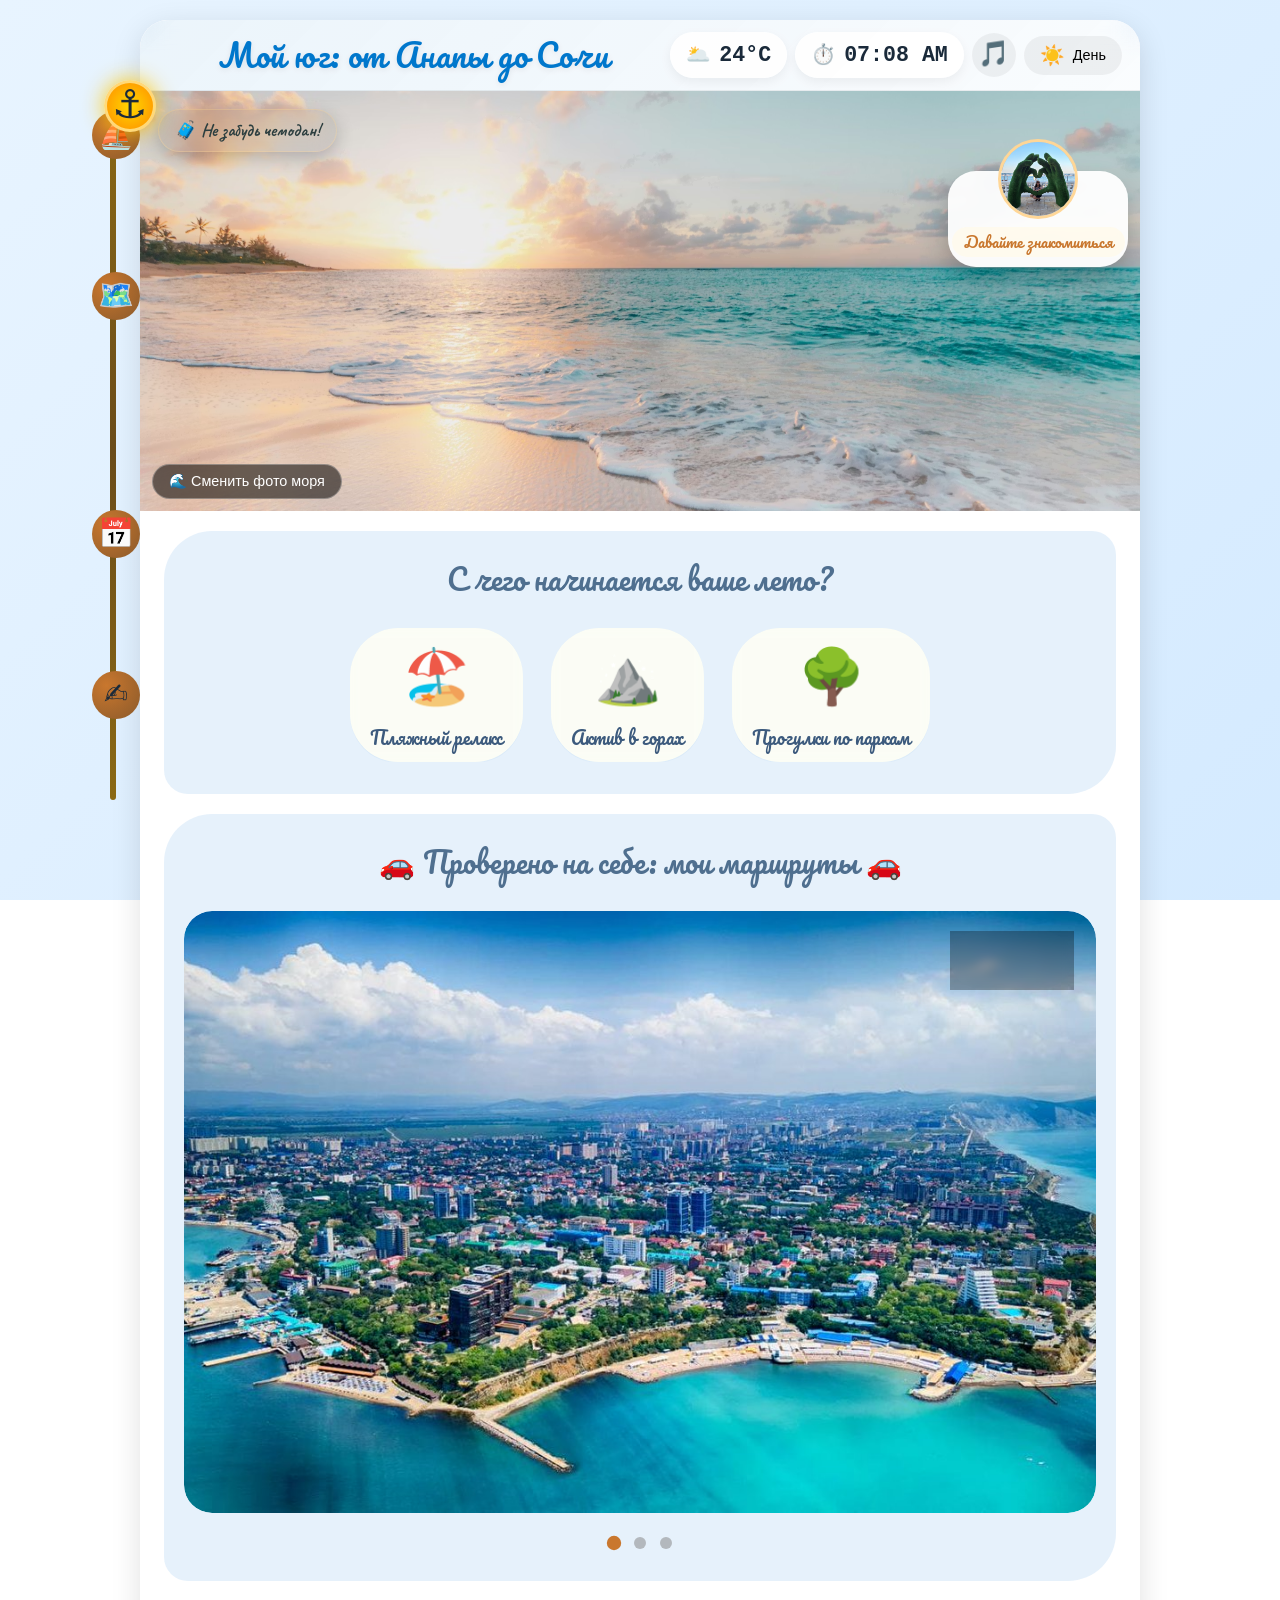
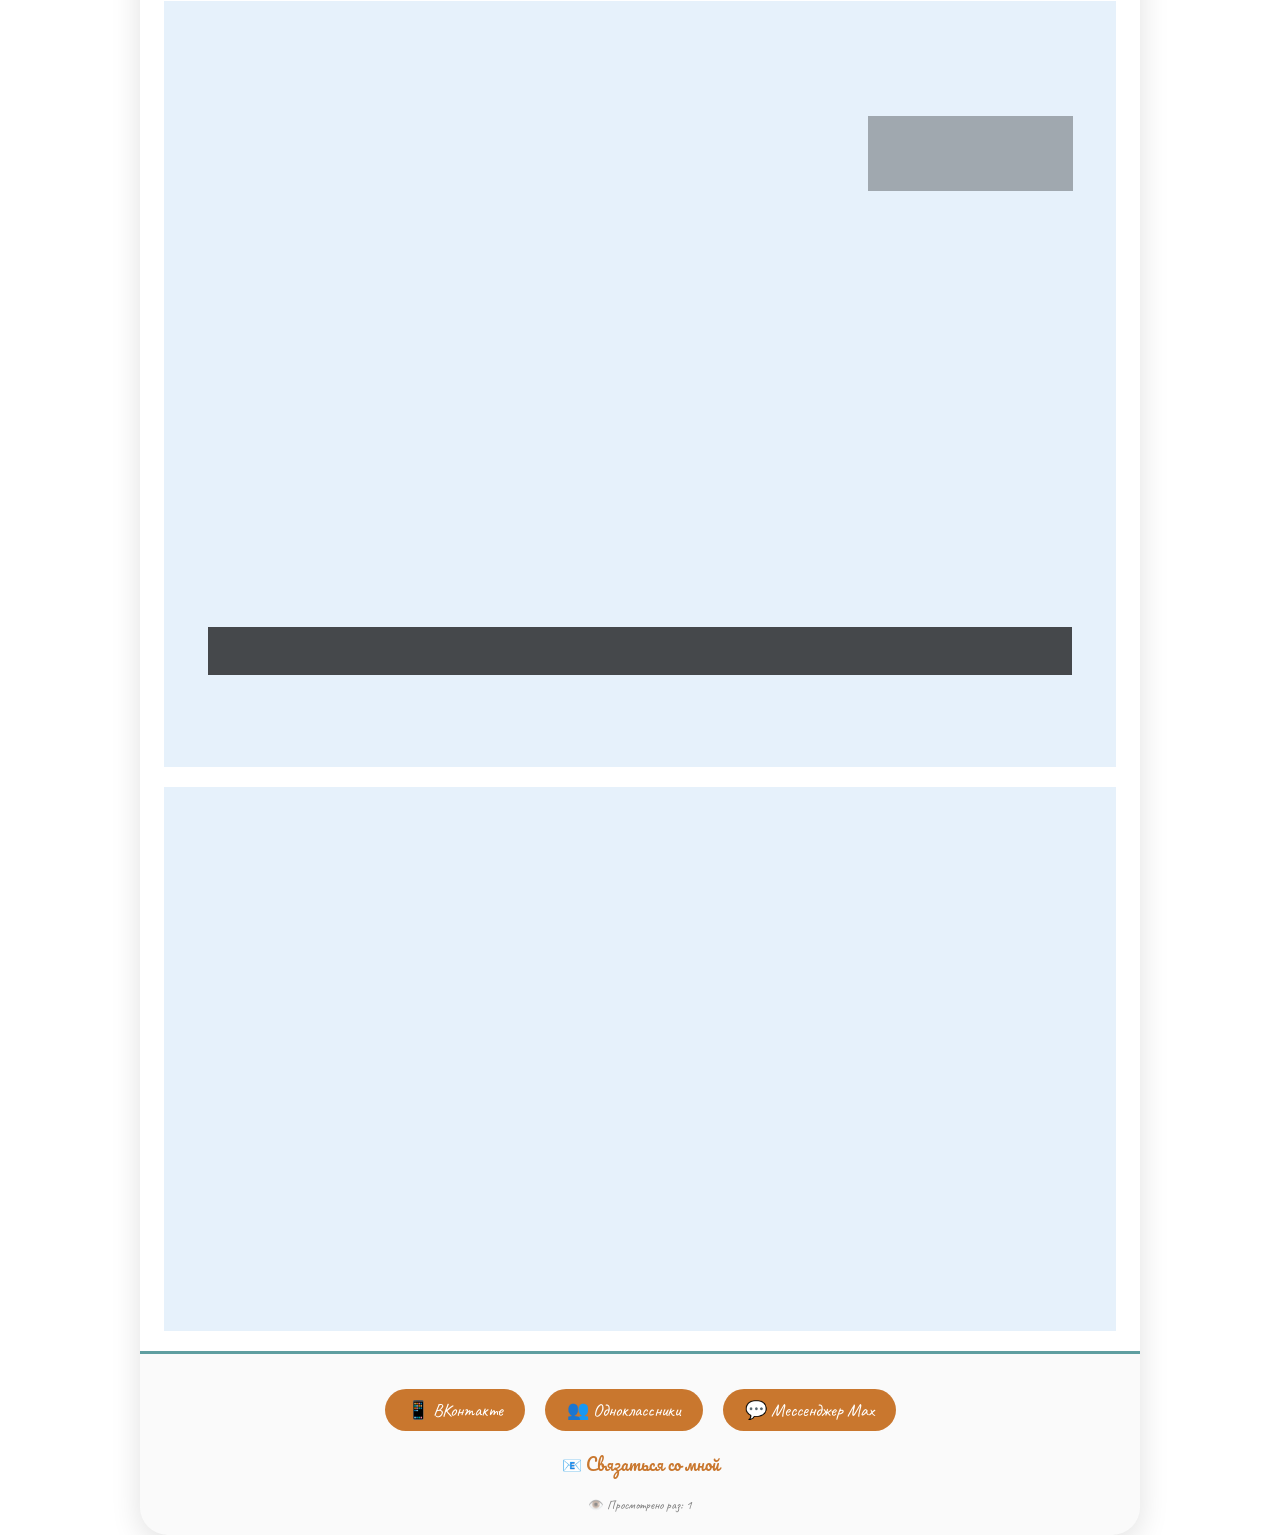
==== commit 8d11743b: "с" ====
--- a/index.html
+++ b/index.html
@@ -23,6 +23,7 @@
     </div>
     <div class="title">Мой юг: от Анапы до Сочи</div>
     <div class="header-right">
+      <!-- ИСПРАВЛЕНО: День/Ночь и Музыка в одной строке (flex row) -->
       <div class="stickers">
         <div class="sticker">🌥️<span id="st-weather-txt">Загрузка</span></div>
         <div class="sticker">⏱️<span id="st-time-txt">--:--</span></div>
@@ -62,6 +63,7 @@
   <div class="photo-wrap">
     <img src="Img.Index/m.avif" alt="Море и пляж" class="photo" id="seaPhoto">
     <div class="photo-overlay">
+      <!-- ИСПРАВЛЕНО: В мобильной версии блок remind-wrap скрыт через CSS -->
       <div class="remind-wrap" id="remind-area"><div class="remind-text">🧳 Не забудь чемодан!</div></div>
     </div>
     <button class="change-bg-btn" id="changeSeaBtn">🌊 Сменить фото моря</button>
@@ -75,15 +77,16 @@
   <div class="survey-section" id="section-main">
     <div class="question-text">С чего начинается ваше лето?</div>
     <div class="options-row">
-      <div class="option-card" data-option="пляжный релакс">
+      <!-- ИСПРАВЛЕНО: Добавлены onclick напрямую для гарантии работы на мобильных -->
+      <div class="option-card" data-option="пляжный релакс" onclick="handleOptionClick(this)">
         <div class="option-emoji">🏖️</div>
         <div class="option-label">Пляжный релакс</div>
       </div>
-      <div class="option-card" data-option="актив в горах">
+      <div class="option-card" data-option="актив в горах" onclick="handleOptionClick(this)">
         <div class="option-emoji">⛰️</div>
         <div class="option-label">Актив в горах</div>
       </div>
-      <div class="option-card" data-option="прогулки по паркам">
+      <div class="option-card" data-option="прогулки по паркам" onclick="handleOptionClick(this)">
         <div class="option-emoji">🌳</div>
         <div class="option-label">Прогулки по паркам</div>
       </div>
@@ -115,16 +118,24 @@
     <div class="places-title">🏝️ Планирую посетить... 🏝️</div>
     <div class="carousel-container" id="placesCarousel">
       <div class="carousel-track" id="placesTrack">
-        <div class="place-card"><div class="card-inner"><img class="place-img" src="Img.Index/laz.jpg"><div class="place-title-overlay">Лазаревское</div><div class="place-desc-overlay">Водопады и голубое море.</div></div></div>
-        <div class="place-card"><div class="card-inner"><img class="place-img" src="Img.Index/dgub.jpg"><div class="place-title-overlay">Джугба</div><div class="place-desc-overlay">Дикие пляжи и реликтовый лес.</div></div></div>
-        <div class="place-card"><div class="card-inner"><img class="place-img" src="Img.Index/kabard.jpg"><div class="place-title-overlay">Кабардинка</div><div class="place-desc-overlay">Чистые пляжи, Старый парк у моря.</div></div></div>
-        <div class="place-card"><div class="card-inner"><img class="place-img" src="Img.Index/novoros.jpg"><div class="place-title-overlay">Новороссийск</div><div class="place-desc-overlay">Герой-город, морской порт.</div></div></div>
+        <div class="place-card place-future" onclick="showSoonToast()">
+          <div class="card-inner"><img class="place-img" src="Img.Index/laz.jpg"><div class="place-title-overlay">Лазаревское</div><div class="place-desc-overlay">Водопады и голубое море.</div></div>
+        </div>
+        <div class="place-card place-future" onclick="showSoonToast()">
+          <div class="card-inner"><img class="place-img" src="Img.Index/dgub.jpg"><div class="place-title-overlay">Джугба</div><div class="place-desc-overlay">Дикие пляжи и реликтовый лес.</div></div>
+        </div>
+        <div class="place-card place-future" onclick="showSoonToast()">
+          <div class="card-inner"><img class="place-img" src="Img.Index/kabard.jpg"><div class="place-title-overlay">Кабардинка</div><div class="place-desc-overlay">Чистые пляжи, Старый парк у моря.</div></div>
+        </div>
+        <div class="place-card place-future" onclick="showSoonToast()">
+          <div class="card-inner"><img class="place-img" src="Img.Index/novoros.jpg"><div class="place-title-overlay">Новороссийск</div><div class="place-desc-overlay">Герой-город, морской порт.</div></div>
+        </div>
       </div>
     </div>
     <div class="dots" id="placesDots"></div>
   </div>
 
-  <!-- ========== ФОРМА ОТЗЫВА (КЛИКАБЕЛЬНЫЕ ОВАЛЫ) ========== -->
+  <!-- ========== ФОРМА ОТЗЫВА ========== -->
   <div class="survey-section" id="section-review" style="margin-top:0; overflow:visible; position:relative; z-index:100;">
     <div class="question-text">✨ Если вы тут были, поделитесь впечатлением ✨</div>
     <div class="star-rating" id="starRating" style="position:relative; z-index:101;">
@@ -135,17 +146,14 @@
       <span class="star" data-value="5">★</span>
     </div>
     <form id="reviewForm" class="review-form" style="position:relative; z-index:102;">
-      <!-- Поле "Ваше имя" - кликабельный овал -->
       <div class="form-field-wrapper" onclick="document.getElementById('reviewerName').focus();">
         <input type="text" id="reviewerName" name="reviewerName" autocomplete="off">
         <label>📝 Ваше имя</label>
       </div>
-      <!-- Поле "Ваша почта" - кликабельный овал -->
       <div class="form-field-wrapper" onclick="document.getElementById('reviewerEmail').focus();">
         <input type="email" id="reviewerEmail" name="reviewerEmail" autocomplete="off">
         <label>📧 Ваша почта</label>
       </div>
-      <!-- Поле "Ваш отзыв" - кликабельный овал -->
       <div class="form-field-wrapper" onclick="document.getElementById('reviewText').focus();">
         <textarea id="reviewText" name="reviewText"></textarea>
         <label>💬 Ваш отзыв</label>
@@ -161,7 +169,8 @@
       <button class="share-btn" data-share="ok">👥 Одноклассники</button>
       <button class="share-btn" data-share="max">💬 Мессенджер Max</button>
     </div>
-    <div><a href="mailto:angelina.chernovalova@yandex.ru">📧 Связаться со мной</a></div>
+    <!-- ИСПРАВЛЕНО: Увеличен хитбокс для мобильной версии -->
+    <div class="footer-contact"><a href="mailto:angelina.chernovalova@yandex.ru">📧 Связаться со мной</a></div>
     <div style="margin-top:10px; font-size:0.7rem;">👁️ Просмотрено раз: <span id="siteViewsCounter">0</span></div>
   </div>
 </div>
@@ -169,6 +178,7 @@
 <!-- ========== ПК ЛИАНА ========== -->
 <div class="rope-container">
   <div class="rope-line"></div>
+  <!-- ИСПРАВЛЕНО: Все пункты лианы теперь имеют одинаковый размер шрифта через класс .knot-item -->
   <div class="knot-item" data-target="section-main" style="top: 5%;">⛵<div class="bubble-menu-right">⚓ Главная</div></div>
   <div class="knot-item" data-target="section-routes" style="top: 28%;">🗺️
     <div class="subknots-right">
@@ -185,13 +195,12 @@
 </div>
 <div class="rope-anchor" id="ropeAnchor">⚓</div>
 
-<!-- ========== ДОПОЛНИТЕЛЬНЫЕ ЭЛЕМЕНТЫ ========== -->
+<!-- Дополнительные элементы -->
 <div class="side-panel" id="panel"><div class="checklist" id="checklist"></div></div>
 <div id="toastMsg" class="toast-message"></div>
 <div id="introModal" class="modal-overlay"><div class="modal-card"><img src="Img.Index/i.jpg" class="modal-photo" id="modalUserPhoto"><div class="modal-text">Давайте знакомиться!<br><br>Меня зовут Черновалова Ангелина Алексеевна, я студентка ПИ-3,6-2024-2УД. Я объединила знания интернет-технологий и свою страсть к путешествиям, чтобы создать удобный интерфейс для планирования отдыха.</div><button class="modal-close" id="closeModalBtn">Закрыть</button></div></div>
 
 <audio id="bgMusic" src="Audio.Index/chai.mp3" loop></audio>
-
 <script src="menu.js"></script>
 <script src="index.js"></script>
 </body>
--- a/index.css
+++ b/index.css
@@ -106,7 +106,12 @@
 
 .header-left { display: flex; align-items: center; gap: 12px; }
 .header-right { display: flex; gap: 12px; align-items: center; }
-.stickers { display: flex; gap: 8px; align-items: center; flex-wrap: wrap; }
+.stickers { 
+  display: flex; 
+  gap: 8px; 
+  align-items: center; 
+  flex-wrap: nowrap; /* ИСПРАВЛЕНО: чтобы кнопки были в ряд */
+}
 
 .sticker {
   display: inline-flex;
@@ -285,7 +290,8 @@
   .rope-container { display: none !important; }
   .rope-anchor { display: none !important; }
   .mobile-menu-btn { display: flex; }
-  .remind-wrap { display: flex !important; }
+  /* ИСПРАВЛЕНО: Скрываем "Не забудь чемодан" в мобильной версии */
+  .remind-wrap { display: none !important; }
 }
 
 /* ========== КНОПКА НАВЕРХ ========== */
@@ -443,6 +449,7 @@
   border-radius: 4px;
 }
 
+/* ИСПРАВЛЕНО: Единый стиль для всех узлов лианы */
 .knot-item {
   position: absolute;
   left: -18px;
@@ -455,9 +462,15 @@
   display: flex;
   align-items: center;
   justify-content: center;
+  font-size: 1.6rem; /* Базовый размер иконок */
+  transition: transform 0.2s, box-shadow 0.2s;
+}
+/* Текст внутри узлов (если есть) - делаем одного размера */
+.knot-item, .knot-item div, .knot-item span {
   font-size: 1.6rem;
-  transition: transform 0.2s, box-shadow 0.2s;
-}
+  line-height: 1;
+}
+
 .knot-item:active { transform: translateY(-50%) scale(1.1); box-shadow: 0 0 18px rgba(255,215,0,0.7); }
 
 .bubble-menu-right {
@@ -471,6 +484,7 @@
   padding: 6px 20px;
   white-space: nowrap;
   font-family: 'Caveat', cursive;
+  font-size: 1.2rem; /* Увеличен для читаемости */
   color: #ffefcf;
   pointer-events: none;
   opacity: 0;
@@ -566,6 +580,8 @@
   align-items: center;
   gap: 10px;
   min-width: 130px;
+  cursor: pointer;
+  transition: transform 0.1s ease;
 }
 .option-card:active { transform: scale(0.96); }
 [data-theme="dark"] .option-card { background: rgba(0,30,50,0.7); }
@@ -652,6 +668,16 @@
 .route-card:hover .route-desc-overlay { opacity: 1; transform: translateY(0); }
 .place-desc-overlay { opacity: 1; }
 
+/* ИСПРАВЛЕНО: Стили для затемнения карточек "Планирую посетить" */
+.place-future {
+  filter: brightness(0.85);
+  transition: filter 0.2s, transform 0.2s;
+}
+.place-future:active {
+  filter: brightness(0.6);
+  transform: scale(0.98);
+}
+
 .dots { display: flex; justify-content: center; gap: 14px; margin-top: 24px; }
 .dot {
   width: 12px;
@@ -663,7 +689,7 @@
 .dot.active { background: #c9772e; transform: scale(1.2); }
 .dot:active { transform: scale(0.9); }
 
-/* ========== ФОРМА ОТЗЫВА - КЛИКАБЕЛЬНЫЕ ОВАЛЫ ========== */
+/* ========== ФОРМА ОТЗЫВА ========== */
 .review-form {
   max-width: 500px;
   margin: 20px auto 0;
@@ -727,7 +753,6 @@
   transform: none;
 }
 
-/* Эффект при фокусе или когда поле заполнено */
 .form-field-wrapper input:focus ~ label,
 .form-field-wrapper input:not(:placeholder-shown) ~ label,
 .form-field-wrapper textarea:focus ~ label,
@@ -799,8 +824,23 @@
 }
 .share-btn:active { transform: scale(0.96); }
 
-.footer a { color: #c9772e; text-decoration: none; font-family: 'Pacifico', cursive; }
-.footer a:active { transform: scale(0.96); }
+/* ИСПРАВЛЕНО: Увеличен хитбокс для ссылки в футере в мобильной версии */
+.footer a { 
+  color: #c9772e; 
+  text-decoration: none; 
+  font-family: 'Pacifico', cursive;
+  display: inline-block;
+  padding: 12px 20px;
+  border-radius: 40px;
+  transition: background 0.2s;
+}
+.footer a:active { 
+  transform: scale(0.96);
+  background: rgba(0,0,0,0.05);
+}
+.footer-contact {
+  margin: 5px 0;
+}
 
 /* ========== МОДАЛЬНОЕ ОКНО ========== */
 .modal-overlay {
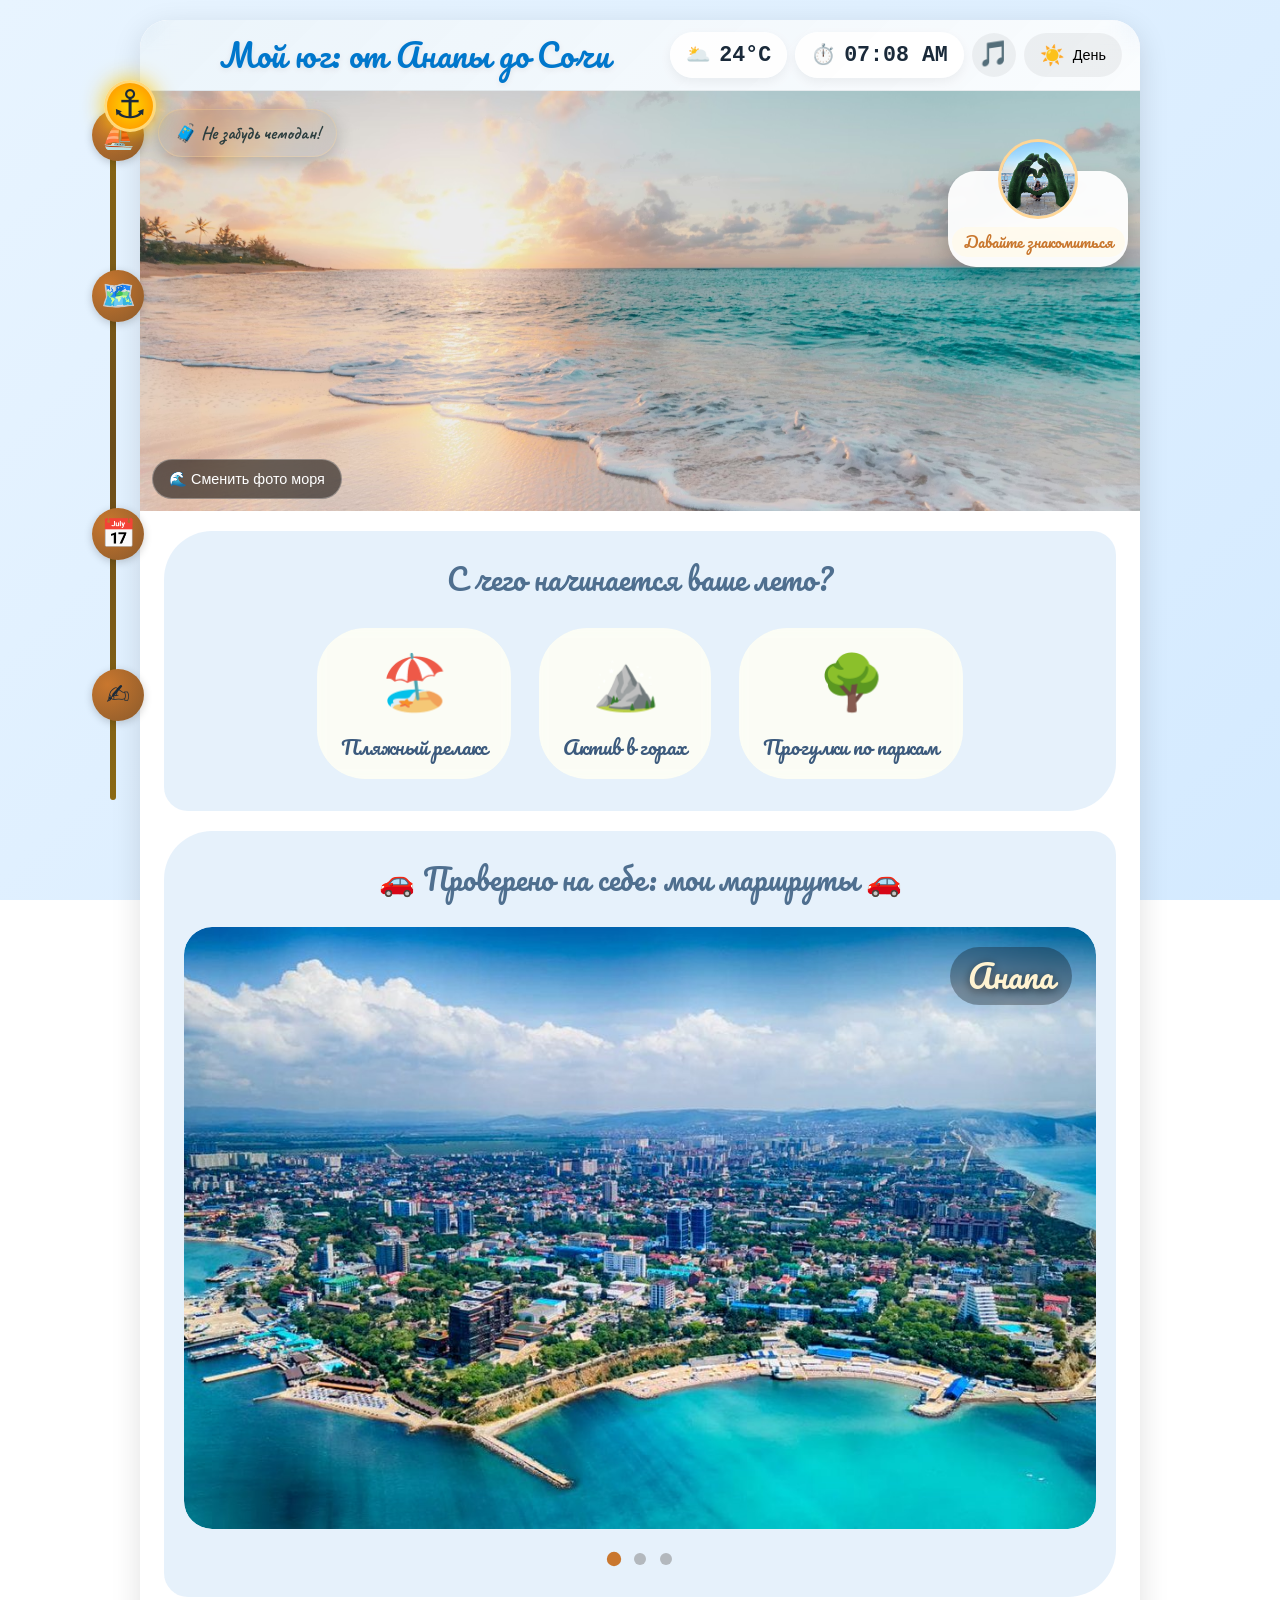
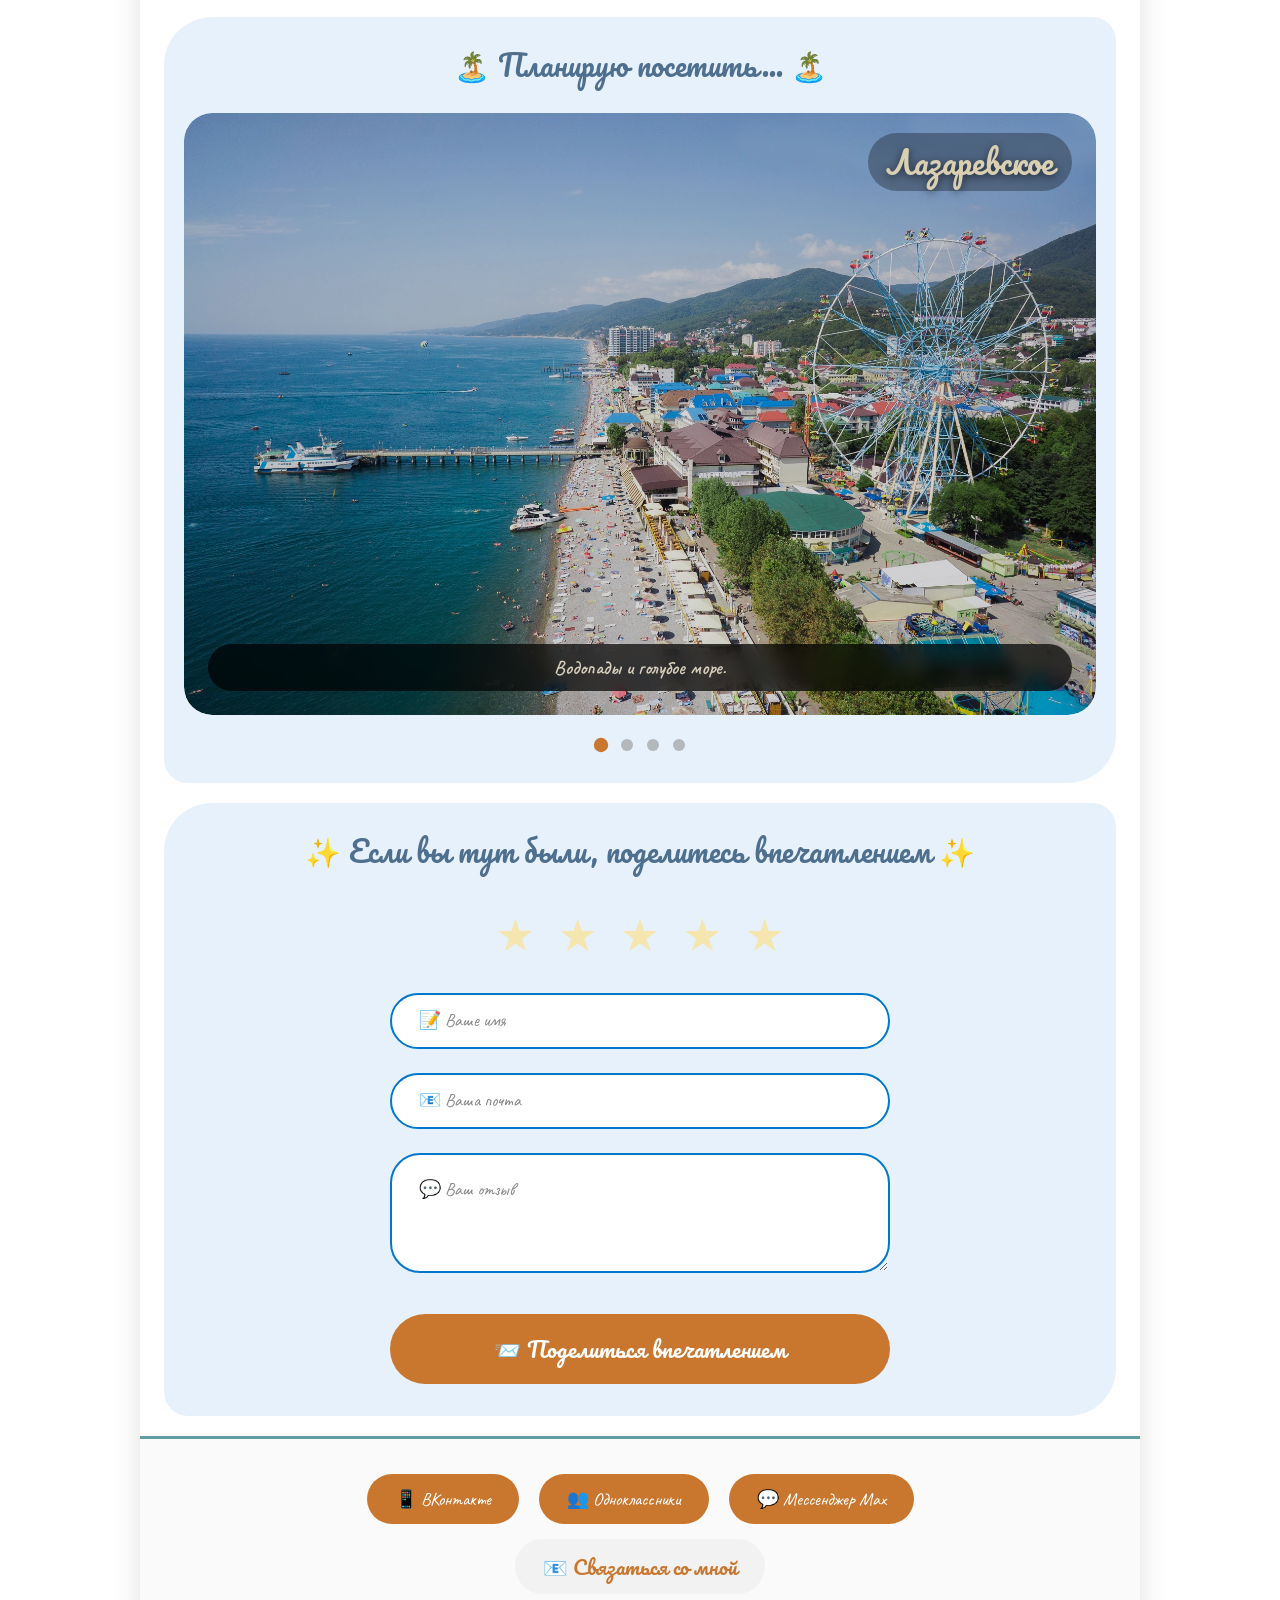
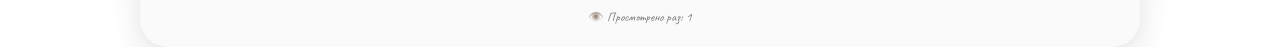
==== commit b22ebdd1: "с" ====
--- a/index.html
+++ b/index.html
@@ -16,14 +16,15 @@
 <body>
 
 <div class="container">
-  <!-- ========== ШАПКА ========== -->
+  <!-- ========== ШАПКА (ИСПРАВЛЕНА) ========== -->
   <div class="header">
-    <div class="header-left">
-      <div class="mobile-menu-btn" id="mobileMenuBtn">⛵</div>
-    </div>
-    <div class="title">Мой юг: от Анапы до Сочи</div>
+    <div class="header-top">
+      <div class="header-left">
+        <div class="mobile-menu-btn" id="mobileMenuBtn">⛵</div>
+      </div>
+      <div class="title">Мой юг: от Анапы до Сочи</div>
+    </div>
     <div class="header-right">
-      <!-- ИСПРАВЛЕНО: День/Ночь и Музыка в одной строке (flex row) -->
       <div class="stickers">
         <div class="sticker">🌥️<span id="st-weather-txt">Загрузка</span></div>
         <div class="sticker">⏱️<span id="st-time-txt">--:--</span></div>
@@ -63,7 +64,6 @@
   <div class="photo-wrap">
     <img src="Img.Index/m.avif" alt="Море и пляж" class="photo" id="seaPhoto">
     <div class="photo-overlay">
-      <!-- ИСПРАВЛЕНО: В мобильной версии блок remind-wrap скрыт через CSS -->
       <div class="remind-wrap" id="remind-area"><div class="remind-text">🧳 Не забудь чемодан!</div></div>
     </div>
     <button class="change-bg-btn" id="changeSeaBtn">🌊 Сменить фото моря</button>
@@ -77,7 +77,6 @@
   <div class="survey-section" id="section-main">
     <div class="question-text">С чего начинается ваше лето?</div>
     <div class="options-row">
-      <!-- ИСПРАВЛЕНО: Добавлены onclick напрямую для гарантии работы на мобильных -->
       <div class="option-card" data-option="пляжный релакс" onclick="handleOptionClick(this)">
         <div class="option-emoji">🏖️</div>
         <div class="option-label">Пляжный релакс</div>
@@ -147,15 +146,15 @@
     </div>
     <form id="reviewForm" class="review-form" style="position:relative; z-index:102;">
       <div class="form-field-wrapper" onclick="document.getElementById('reviewerName').focus();">
-        <input type="text" id="reviewerName" name="reviewerName" autocomplete="off">
+        <input type="text" id="reviewerName" name="reviewerName" autocomplete="off" placeholder=" ">
         <label>📝 Ваше имя</label>
       </div>
       <div class="form-field-wrapper" onclick="document.getElementById('reviewerEmail').focus();">
-        <input type="email" id="reviewerEmail" name="reviewerEmail" autocomplete="off">
+        <input type="email" id="reviewerEmail" name="reviewerEmail" autocomplete="off" placeholder=" ">
         <label>📧 Ваша почта</label>
       </div>
       <div class="form-field-wrapper" onclick="document.getElementById('reviewText').focus();">
-        <textarea id="reviewText" name="reviewText"></textarea>
+        <textarea id="reviewText" name="reviewText" placeholder=" "></textarea>
         <label>💬 Ваш отзыв</label>
       </div>
       <button type="submit" class="submit-review-btn">📨 Поделиться впечатлением</button>
@@ -169,7 +168,6 @@
       <button class="share-btn" data-share="ok">👥 Одноклассники</button>
       <button class="share-btn" data-share="max">💬 Мессенджер Max</button>
     </div>
-    <!-- ИСПРАВЛЕНО: Увеличен хитбокс для мобильной версии -->
     <div class="footer-contact"><a href="mailto:angelina.chernovalova@yandex.ru">📧 Связаться со мной</a></div>
     <div style="margin-top:10px; font-size:0.7rem;">👁️ Просмотрено раз: <span id="siteViewsCounter">0</span></div>
   </div>
@@ -178,7 +176,6 @@
 <!-- ========== ПК ЛИАНА ========== -->
 <div class="rope-container">
   <div class="rope-line"></div>
-  <!-- ИСПРАВЛЕНО: Все пункты лианы теперь имеют одинаковый размер шрифта через класс .knot-item -->
   <div class="knot-item" data-target="section-main" style="top: 5%;">⛵<div class="bubble-menu-right">⚓ Главная</div></div>
   <div class="knot-item" data-target="section-routes" style="top: 28%;">🗺️
     <div class="subknots-right">
@@ -201,6 +198,7 @@
 <div id="introModal" class="modal-overlay"><div class="modal-card"><img src="Img.Index/i.jpg" class="modal-photo" id="modalUserPhoto"><div class="modal-text">Давайте знакомиться!<br><br>Меня зовут Черновалова Ангелина Алексеевна, я студентка ПИ-3,6-2024-2УД. Я объединила знания интернет-технологий и свою страсть к путешествиям, чтобы создать удобный интерфейс для планирования отдыха.</div><button class="modal-close" id="closeModalBtn">Закрыть</button></div></div>
 
 <audio id="bgMusic" src="Audio.Index/chai.mp3" loop></audio>
+
 <script src="menu.js"></script>
 <script src="index.js"></script>
 </body>
--- a/index.css
+++ b/index.css
@@ -74,7 +74,7 @@
   box-shadow: 0 8px 30px rgba(0,0,0,.12);
 }
 
-/* ========== ШАПКА ========== */
+/* ========== ШАПКА (ПК) ========== */
 .header {
   background: linear-gradient(135deg, var(--header-grad-start), var(--header-grad-end));
   backdrop-filter: blur(12px);
@@ -84,13 +84,31 @@
   padding: 12px 18px;
   z-index: 100;
   border-bottom: 1px solid rgba(0,0,0,.06);
-  flex-wrap: wrap;
   gap: 10px;
 }
 
 [data-theme="dark"] .header {
   background: linear-gradient(135deg, rgba(0,20,50,0.7), rgba(0,30,60,0.5));
   border-bottom: 1px solid rgba(100,150,220,0.2);
+}
+
+.header-top {
+  display: flex;
+  align-items: center;
+  gap: 12px;
+  flex: 1;
+}
+
+.header-left {
+  display: flex;
+  align-items: center;
+  gap: 12px;
+}
+
+.header-right {
+  display: flex;
+  gap: 12px;
+  align-items: center;
 }
 
 .title {
@@ -104,13 +122,11 @@
   text-shadow: 0 2px 6px rgba(0,0,0,.08);
 }
 
-.header-left { display: flex; align-items: center; gap: 12px; }
-.header-right { display: flex; gap: 12px; align-items: center; }
-.stickers { 
-  display: flex; 
-  gap: 8px; 
-  align-items: center; 
-  flex-wrap: nowrap; /* ИСПРАВЛЕНО: чтобы кнопки были в ряд */
+.stickers {
+  display: flex;
+  gap: 8px;
+  align-items: center;
+  flex-wrap: wrap;
 }
 
 .sticker {
@@ -149,6 +165,7 @@
   align-items: center;
   gap: 8px;
   font-weight: 500;
+  min-height: 44px;
 }
 
 .icon-btn:active { transform: scale(0.95); }
@@ -167,8 +184,75 @@
 
 .music-player:active { transform: scale(0.95); }
 
-.theme-text { font-size: 0.8rem; font-weight: normal; color: inherit; }
-[data-theme="dark"] .theme-text { color: #eef4ff; }
+.theme-text {
+  font-size: 0.8rem;
+  font-weight: normal;
+  color: inherit;
+}
+
+[data-theme="dark"] .theme-text {
+  color: #eef4ff;
+}
+
+/* ========== МОБИЛЬНАЯ ШАПКА (2 СТРОКИ) ========== */
+@media (max-width: 768px) {
+  .header {
+    flex-direction: column;
+    align-items: stretch;
+    padding: 8px 12px;
+    gap: 8px;
+  }
+  
+  .header-top {
+    display: flex;
+    align-items: center;
+    justify-content: space-between;
+    gap: 10px;
+    flex: none;
+  }
+  
+  .header-left {
+    order: 0;
+  }
+  
+  .title {
+    order: 1;
+    flex: 1;
+    font-size: 1rem;
+    text-align: center;
+  }
+  
+  .header-right {
+    order: 2;
+    width: 100%;
+    justify-content: center;
+  }
+  
+  .stickers {
+    justify-content: center;
+    flex-wrap: wrap;
+  }
+  
+  .sticker {
+    padding: 4px 10px;
+    font-size: 0.8rem;
+  }
+  
+  #st-time-txt, #st-weather-txt {
+    font-size: 0.9rem;
+  }
+  
+  .music-player {
+    width: 36px;
+    height: 36px;
+    font-size: 1.1rem;
+  }
+  
+  .icon-btn {
+    padding: 4px 10px;
+    font-size: 0.8rem;
+  }
+}
 
 /* ========== МОБИЛЬНОЕ МЕНЮ ========== */
 .mobile-menu-btn {
@@ -181,6 +265,8 @@
   font-size: 1.4rem;
   color: white;
   animation: menuPulse 1.5s ease-in-out infinite;
+  min-height: 44px;
+  min-width: 44px;
 }
 
 @keyframes menuPulse {
@@ -251,6 +337,7 @@
   font-weight: 600;
   background: rgba(255,255,255,0.05);
   margin-bottom: 8px;
+  min-height: 55px;
 }
 
 .mobile-menu-item:active { background: rgba(255,255,255,0.2); transform: scale(0.98); }
@@ -274,6 +361,7 @@
   font-size: 1.1rem;
   text-decoration: none;
   background: rgba(0,0,0,0.4);
+  min-height: 48px;
 }
 
 .mobile-sub-link:active { background: rgba(255,215,150,0.3); transform: scale(0.97); }
@@ -290,7 +378,6 @@
   .rope-container { display: none !important; }
   .rope-anchor { display: none !important; }
   .mobile-menu-btn { display: flex; }
-  /* ИСПРАВЛЕНО: Скрываем "Не забудь чемодан" в мобильной версии */
   .remind-wrap { display: none !important; }
 }
 
@@ -369,6 +456,7 @@
   border-radius: 28px;
   box-shadow: 0 6px 18px rgba(0,0,0,.2);
   border: 1px solid rgba(255,215,150,0.3);
+  min-height: 48px;
 }
 
 .remind-wrap:active { transform: scale(0.98); }
@@ -386,6 +474,7 @@
   padding: 8px 16px;
   font-size: 0.8rem;
   z-index: 20;
+  min-height: 40px;
 }
 .change-bg-btn:active { transform: scale(0.92); }
 
@@ -426,7 +515,7 @@
   white-space: nowrap;
 }
 
-/* ========== ЛИАНА ========== */
+/* ========== ЛИАНА (ПК) - ИСПРАВЛЕНА ========== */
 .rope-container {
   position: fixed;
   left: calc(50% - var(--site-width)/2 - 30px);
@@ -449,12 +538,11 @@
   border-radius: 4px;
 }
 
-/* ИСПРАВЛЕНО: Единый стиль для всех узлов лианы */
 .knot-item {
   position: absolute;
   left: -18px;
-  width: 48px;
-  height: 48px;
+  width: 52px;
+  height: 52px;
   background: radial-gradient(circle at 30% 30%, var(--knot-color), #8B5A2B);
   border-radius: 50%;
   transform: translateY(-50%);
@@ -462,16 +550,22 @@
   display: flex;
   align-items: center;
   justify-content: center;
-  font-size: 1.6rem; /* Базовый размер иконок */
+  font-size: 28px;
   transition: transform 0.2s, box-shadow 0.2s;
-}
-/* Текст внутри узлов (если есть) - делаем одного размера */
-.knot-item, .knot-item div, .knot-item span {
-  font-size: 1.6rem;
+  cursor: pointer;
+  box-shadow: 0 2px 8px rgba(0,0,0,0.2);
+}
+
+.knot-item span,
+.knot-item div:not(.subknots-right):not(.bubble-menu-right) {
+  font-size: 28px;
   line-height: 1;
 }
 
-.knot-item:active { transform: translateY(-50%) scale(1.1); box-shadow: 0 0 18px rgba(255,215,0,0.7); }
+.knot-item:active { 
+  transform: translateY(-50%) scale(1.1); 
+  box-shadow: 0 0 18px rgba(255,215,0,0.7); 
+}
 
 .bubble-menu-right {
   position: absolute;
@@ -481,15 +575,17 @@
   background: var(--bubble-bg);
   backdrop-filter: blur(12px);
   border-radius: 30px;
-  padding: 6px 20px;
+  padding: 8px 20px;
   white-space: nowrap;
-  font-family: 'Caveat', cursive;
-  font-size: 1.2rem; /* Увеличен для читаемости */
+  font-family: 'Pacifico', cursive;
+  font-size: 20px;
+  font-weight: 500;
   color: #ffefcf;
   pointer-events: none;
   opacity: 0;
   transition: 0.2s;
 }
+
 .knot-item:hover .bubble-menu-right { opacity: 1; }
 
 .subknots-right {
@@ -503,39 +599,50 @@
   opacity: 0;
   visibility: hidden;
   transition: opacity 0.2s, visibility 0.2s;
-}
-.knot-item:hover .subknots-right { opacity: 1; visibility: visible; }
+  z-index: 1001;
+}
+
+.knot-item:hover .subknots-right { 
+  opacity: 1; 
+  visibility: visible; 
+}
 
 .subknots-right .subknot-title {
   display: flex;
   align-items: center;
   gap: 10px;
-  font-family: 'Caveat', cursive;
-  font-size: 1rem;
+  font-family: 'Pacifico', cursive;
+  font-size: 20px;
   font-weight: 600;
   color: #ffefcf;
   padding: 8px 18px;
-  margin-bottom: 8px;
-  background: rgba(0,0,0,0.6);
+  background: rgba(0,0,0,0.7);
   backdrop-filter: blur(10px);
   border-radius: 40px;
   border: 1px solid rgba(255,215,150,0.4);
-  pointer-events: none;
+  white-space: nowrap;
 }
 
 .subknot-link {
   display: flex;
   align-items: center;
   gap: 8px;
-  font-family: 'Caveat', cursive;
-  font-size: 1rem;
+  font-family: 'Pacifico', cursive;
+  font-size: 18px;
   color: #ffefcf;
   text-decoration: none;
-  padding: 6px 14px;
-  border-radius: 20px;
-  background: rgba(0,0,0,0.4);
-}
-.subknot-link:active { background: rgba(255,215,150,0.3); transform: scale(0.96); }
+  padding: 8px 16px;
+  border-radius: 30px;
+  background: rgba(0,0,0,0.5);
+  backdrop-filter: blur(8px);
+  white-space: nowrap;
+  min-height: 44px;
+}
+
+.subknot-link:active { 
+  background: rgba(255,215,150,0.4); 
+  transform: scale(0.96); 
+}
 
 /* ========== СЕКЦИИ ========== */
 .survey-section, .routes-section, .places-section {
@@ -567,28 +674,51 @@
   color: #9ec8e0;
 }
 
-/* ========== ОПЦИИ ОПРОСА ========== */
-.options-row { display: flex; flex-wrap: wrap; justify-content: center; gap: 28px; }
+/* ========== ОПЦИИ ОПРОСА - УВЕЛИЧЕННАЯ ОБЛАСТЬ ========== */
+.options-row { 
+  display: flex; 
+  flex-wrap: wrap; 
+  justify-content: center; 
+  gap: 28px; 
+}
 
 .option-card {
   background: rgba(255,255,245,0.9);
   backdrop-filter: blur(4px);
   border-radius: 48px;
-  padding: 12px 20px;
+  padding: 18px 24px;
   display: flex;
   flex-direction: column;
   align-items: center;
-  gap: 10px;
-  min-width: 130px;
+  gap: 12px;
+  min-width: 150px;
+  min-height: 130px;
   cursor: pointer;
-  transition: transform 0.1s ease;
-}
-.option-card:active { transform: scale(0.96); }
-[data-theme="dark"] .option-card { background: rgba(0,30,50,0.7); }
-
-.option-emoji { font-size: 3rem; }
-.option-label { font-family: 'Pacifico', cursive; font-size: 1rem; color: #3c5a7d; }
-[data-theme="dark"] .option-label { color: #b8d4f0; }
+  transition: all 0.1s ease;
+}
+.option-card:active { 
+  transform: scale(0.96);
+  background: rgba(255,255,245,1);
+}
+[data-theme="dark"] .option-card { 
+  background: rgba(0,30,50,0.7);
+}
+
+.option-emoji { 
+  font-size: 3rem; 
+  pointer-events: none;
+}
+
+.option-label { 
+  font-family: 'Pacifico', cursive; 
+  font-size: 1.1rem; 
+  color: #3c5a7d;
+  pointer-events: none;
+}
+
+[data-theme="dark"] .option-label { 
+  color: #b8d4f0; 
+}
 
 .answer-result {
   margin-top: 20px;
@@ -668,14 +798,21 @@
 .route-card:hover .route-desc-overlay { opacity: 1; transform: translateY(0); }
 .place-desc-overlay { opacity: 1; }
 
-/* ИСПРАВЛЕНО: Стили для затемнения карточек "Планирую посетить" */
 .place-future {
   filter: brightness(0.85);
-  transition: filter 0.2s, transform 0.2s;
-}
+  transition: all 0.2s ease;
+  cursor: pointer;
+}
+
 .place-future:active {
-  filter: brightness(0.6);
+  filter: brightness(0.55);
   transform: scale(0.98);
+}
+
+@media (min-width: 769px) {
+  .place-future:hover {
+    filter: brightness(0.7);
+  }
 }
 
 .dots { display: flex; justify-content: center; gap: 14px; margin-top: 24px; }
@@ -685,6 +822,7 @@
   background: rgba(128,128,128,0.5);
   border-radius: 50%;
   transition: 0.2s;
+  min-width: 12px;
 }
 .dot.active { background: #c9772e; transform: scale(1.2); }
 .dot:active { transform: scale(0.9); }
@@ -695,7 +833,7 @@
   margin: 20px auto 0;
   display: flex;
   flex-direction: column;
-  gap: 20px;
+  gap: 24px;
 }
 
 .form-field-wrapper {
@@ -708,8 +846,8 @@
 .form-field-wrapper input,
 .form-field-wrapper textarea {
   width: 100%;
-  padding: 18px 20px 8px 20px;
-  font-size: 16px;
+  padding: 20px 24px 10px 24px;
+  font-size: 18px;
   border-radius: 60px !important;
   border: 2px solid var(--accent);
   background: white;
@@ -730,17 +868,17 @@
 .form-field-wrapper textarea {
   border-radius: 30px !important;
   resize: vertical;
-  min-height: 100px;
-  padding-top: 22px;
+  min-height: 120px;
+  padding-top: 24px;
 }
 
 .form-field-wrapper label {
   position: absolute;
-  left: 22px;
+  left: 24px;
   top: 50%;
   transform: translateY(-50%);
   font-family: 'Caveat', cursive;
-  font-size: 16px;
+  font-size: 18px;
   color: #888;
   pointer-events: none;
   transition: 0.2s ease all;
@@ -749,7 +887,7 @@
 }
 
 .form-field-wrapper textarea ~ label {
-  top: 22px;
+  top: 24px;
   transform: none;
 }
 
@@ -759,7 +897,7 @@
 .form-field-wrapper textarea:not(:placeholder-shown) ~ label {
   top: 5px;
   transform: translateY(0);
-  font-size: 11px;
+  font-size: 13px;
   color: var(--accent);
   background: white;
   padding: 0 5px;
@@ -782,22 +920,26 @@
   background: #c9772e;
   border: none;
   border-radius: 60px;
-  padding: 14px 28px;
+  padding: 16px 32px;
   font-family: 'Pacifico', cursive;
-  font-size: 1.1rem;
+  font-size: 1.2rem;
   color: white;
   cursor: pointer;
   transition: 0.2s;
   margin-top: 10px;
+  min-height: 60px;
 }
 .submit-review-btn:active { transform: scale(0.97); }
 
 /* ========== ЗВЁЗДЫ ========== */
 .star-rating { display: flex; justify-content: center; gap: 12px; margin: 20px 0; }
 .star {
-  font-size: 2.2rem;
+  font-size: 2.5rem;
   color: #f5e6b0;
   transition: color 0.2s;
+  padding: 5px;
+  min-width: 44px;
+  text-align: center;
 }
 .star.active, .star:hover { color: #ffc107; }
 .star:active { transform: scale(0.9); }
@@ -812,34 +954,51 @@
   background: rgba(0,0,0,0.02);
 }
 
-.share-buttons { display: flex; justify-content: center; gap: 20px; margin: 15px 0 10px; flex-wrap: wrap; }
+.share-buttons { 
+  display: flex; 
+  justify-content: center; 
+  gap: 20px; 
+  margin: 15px 0 10px; 
+  flex-wrap: wrap; 
+}
+
 .share-btn {
   background: #c9772e;
   color: white;
   border: none;
   border-radius: 40px;
-  padding: 10px 22px;
+  padding: 14px 28px;
+  min-width: 130px;
   font-family: 'Caveat', cursive;
   font-size: 1rem;
-}
-.share-btn:active { transform: scale(0.96); }
-
-/* ИСПРАВЛЕНО: Увеличен хитбокс для ссылки в футере в мобильной версии */
+  transition: 0.2s;
+}
+
+.share-btn:active { 
+  transform: scale(0.96);
+  background: #b8621f;
+}
+
 .footer a { 
   color: #c9772e; 
   text-decoration: none; 
   font-family: 'Pacifico', cursive;
   display: inline-block;
-  padding: 12px 20px;
-  border-radius: 40px;
+  padding: 14px 28px;
+  border-radius: 60px;
   transition: background 0.2s;
-}
+  background: rgba(0,0,0,0.03);
+  min-width: 200px;
+  font-size: 1.1rem;
+}
+
 .footer a:active { 
   transform: scale(0.96);
-  background: rgba(0,0,0,0.05);
-}
+  background: rgba(0,0,0,0.1);
+}
+
 .footer-contact {
-  margin: 5px 0;
+  margin: 15px 0;
 }
 
 /* ========== МОДАЛЬНОЕ ОКНО ========== */
@@ -896,10 +1055,11 @@
   background: #c9772e;
   border: none;
   border-radius: 40px;
-  padding: 10px 28px;
+  padding: 12px 28px;
   font-family: 'Pacifico', cursive;
   font-size: 1rem;
   color: white;
+  min-width: 100px;
 }
 .modal-close:active { transform: scale(0.97); }
 
@@ -909,18 +1069,36 @@
   bottom: 30px;
   left: 50%;
   transform: translateX(-50%) scale(0.9);
-  background: rgba(0,0,0,0.8);
+  background: rgba(0,0,0,0.85);
   backdrop-filter: blur(20px);
   color: #ffefcf;
   font-family: 'Pacifico', cursive;
-  padding: 12px 28px;
+  padding: 12px 24px;
   border-radius: 60px;
   z-index: 20000;
   opacity: 0;
   transition: 0.2s;
   white-space: nowrap;
-}
-.toast-message.show { opacity: 1; transform: translateX(-50%) scale(1); }
+  max-width: 90vw;
+  overflow-x: auto;
+  text-align: center;
+  font-size: 0.9rem;
+}
+
+@media (max-width: 600px) {
+  .toast-message {
+    white-space: normal;
+    word-break: keep-all;
+    font-size: 0.8rem;
+    padding: 10px 16px;
+    bottom: 20px;
+  }
+}
+
+.toast-message.show { 
+  opacity: 1; 
+  transform: translateX(-50%) scale(1); 
+}
 
 /* ========== БОКОВАЯ ПАНЕЛЬ ========== */
 .side-panel {
@@ -944,25 +1122,10 @@
 /* ========== АДАПТАЦИЯ ========== */
 @media (max-width: 700px) {
   .container { margin: 10px; border-radius: 20px; width: auto; }
-  .title { font-size: 1.2rem; }
-  .header { padding: 8px 12px; }
-  .sticker { padding: 5px 10px; font-size: 0.9rem; }
   .question-text, .routes-title, .places-title { font-size: 1.2rem; }
-  .option-card { min-width: 100px; padding: 8px 12px; }
-  .star { font-size: 1.6rem; }
-  .modal-card { padding: 24px 16px; }
-  .modal-text { font-size: 1rem; }
+  .option-card { min-width: 110px; padding: 12px 16px; }
   .survey-section, .routes-section, .places-section { margin: 12px 16px; padding: 20px 16px; }
-  
-  .form-field-wrapper input,
-  .form-field-wrapper textarea {
-    font-size: 18px;
-    padding: 20px 20px 10px 20px;
-  }
-  .form-field-wrapper textarea { min-height: 110px; }
-  .form-field-wrapper label { font-size: 18px; left: 25px; }
-  .submit-review-btn { padding: 16px 28px; font-size: 1.2rem; }
-  .star { font-size: 2rem !important; padding: 5px; }
+  .submit-review-btn { padding: 16px 28px; font-size: 1.1rem; }
 }
 
 /* ========== ТЁМНАЯ ТЕМА ========== */
